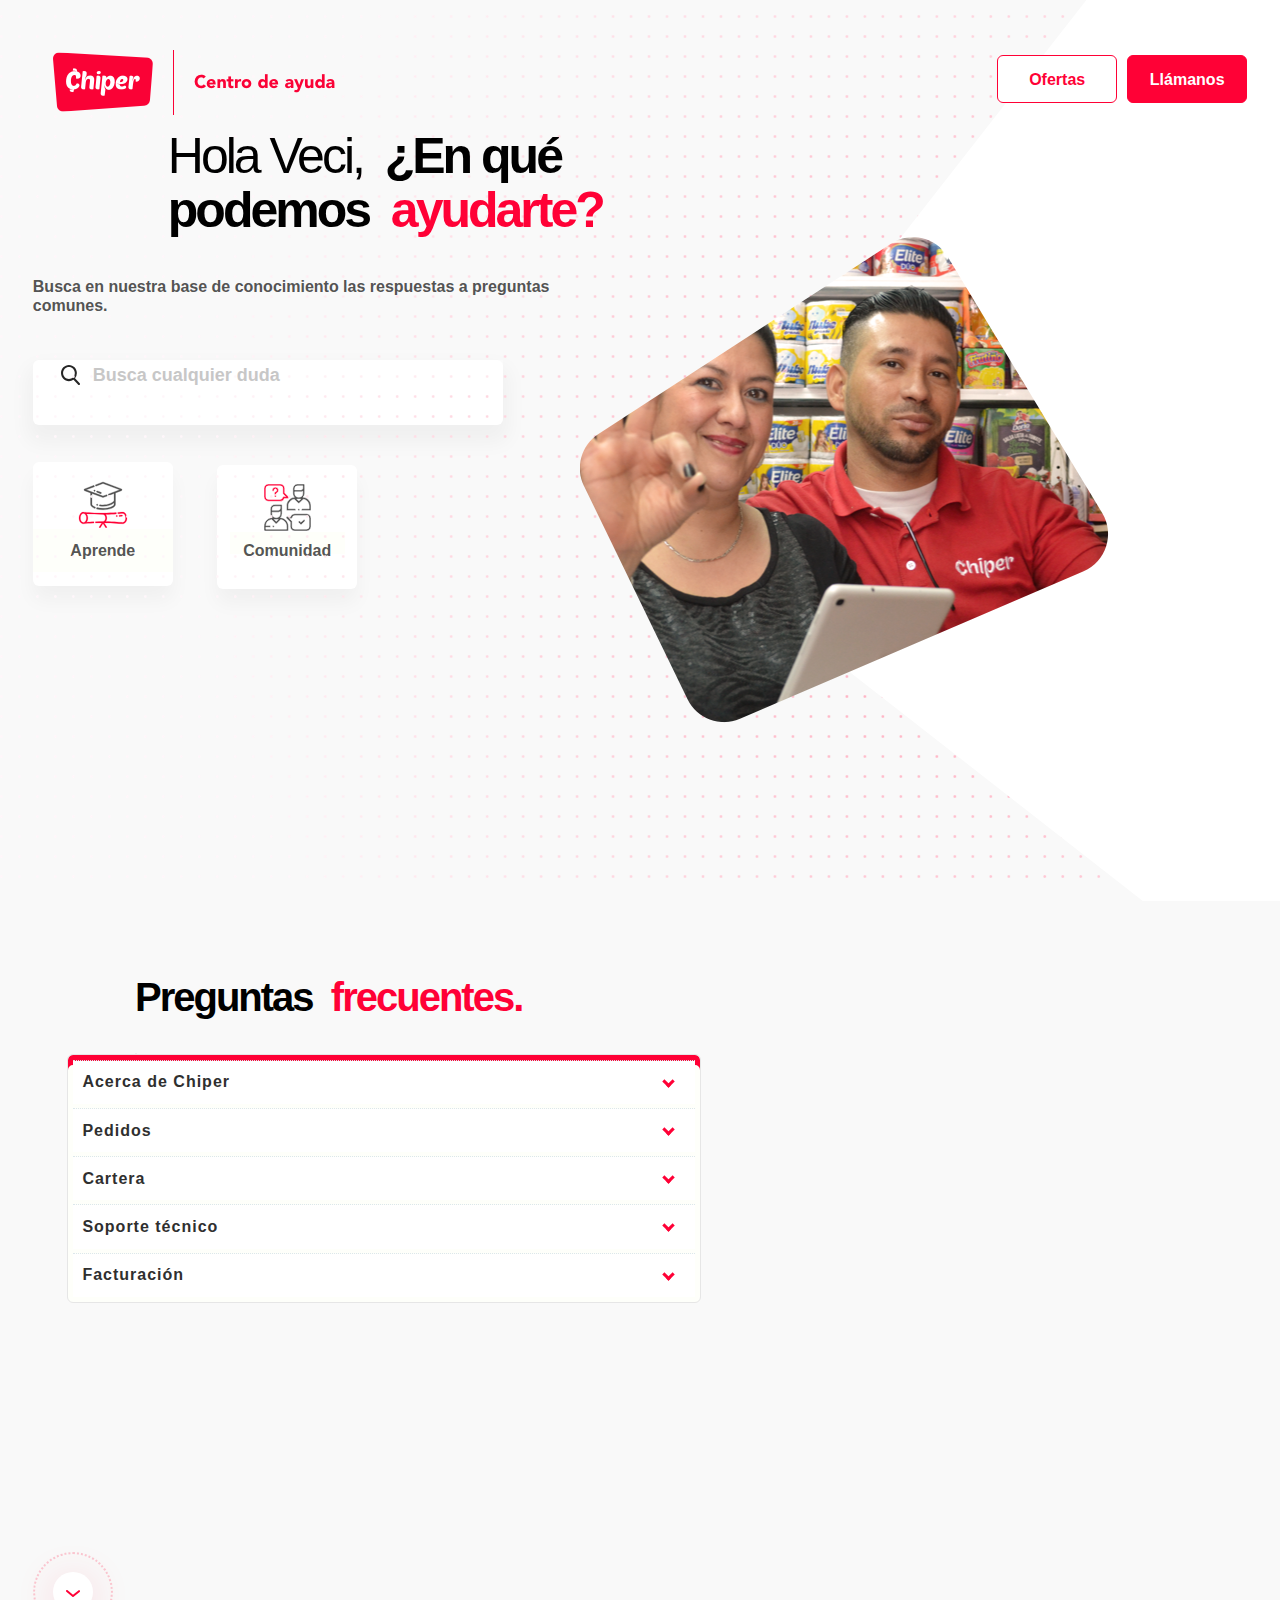
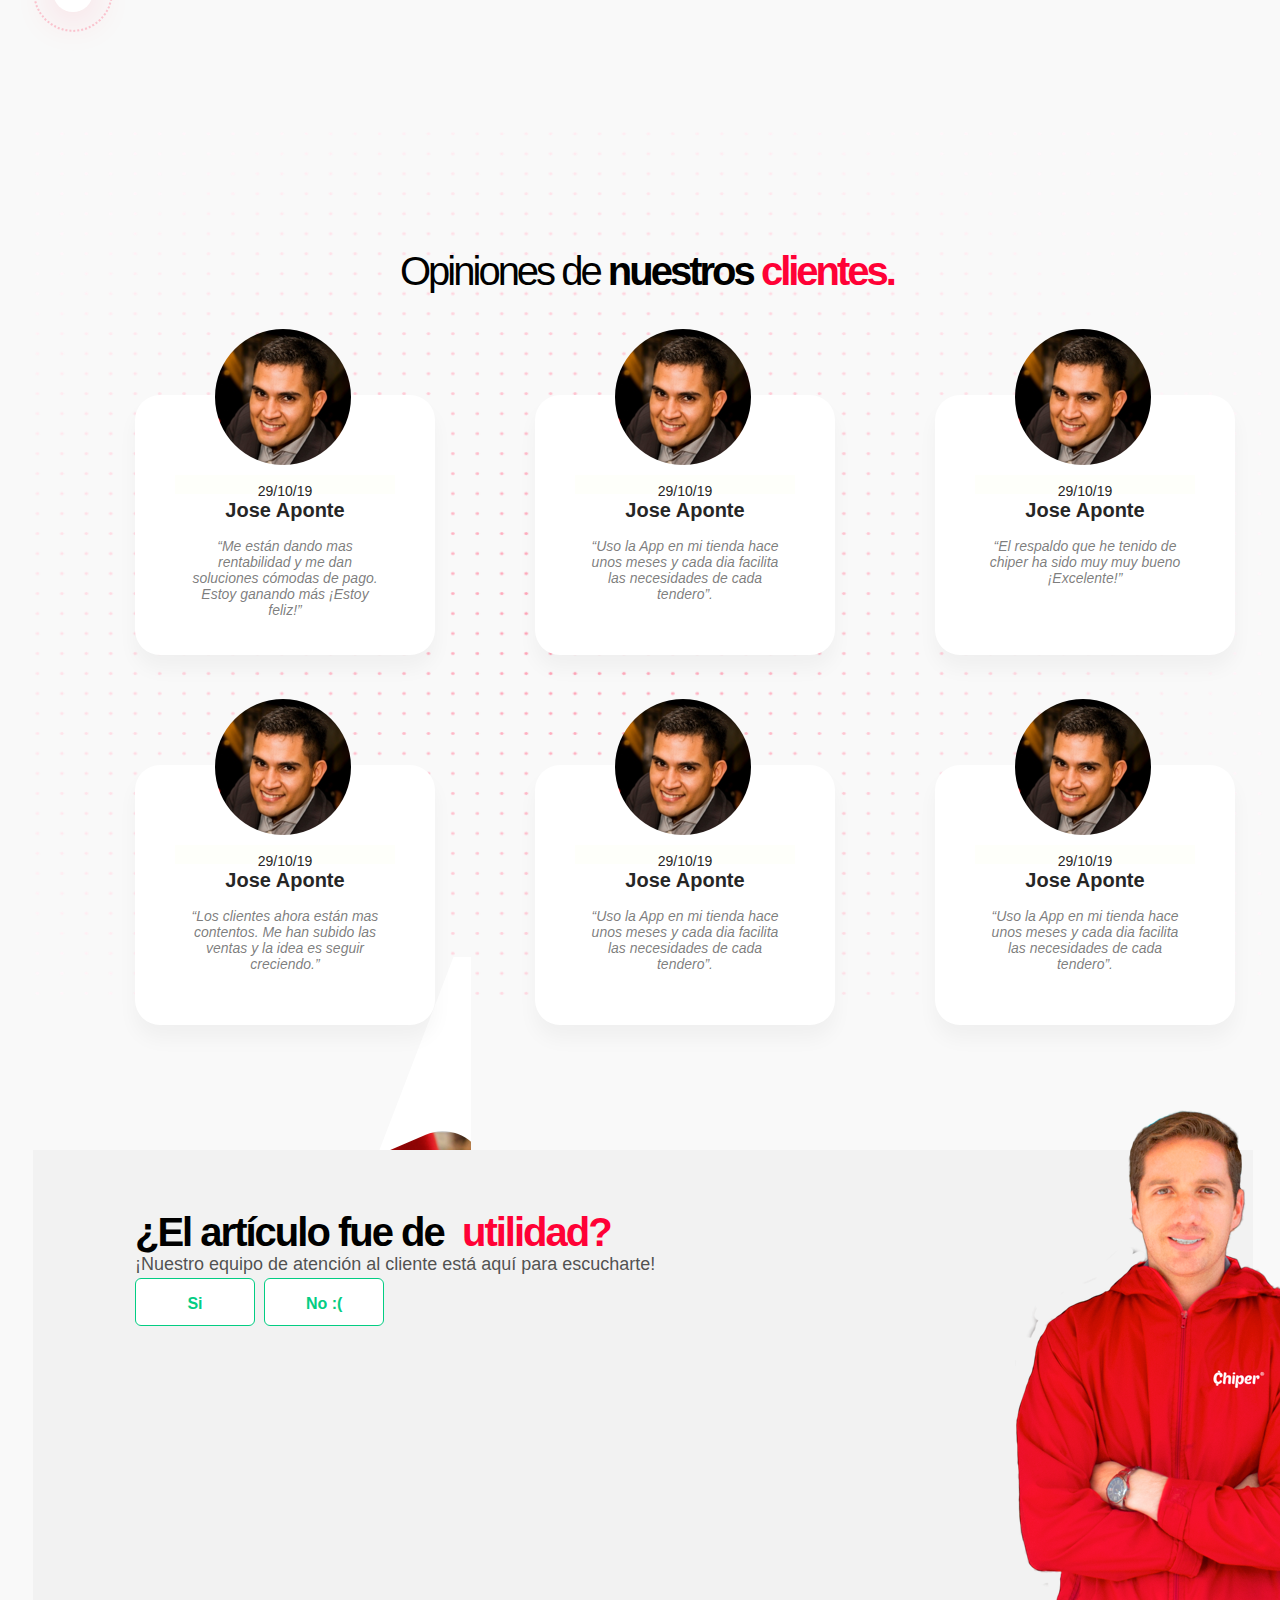
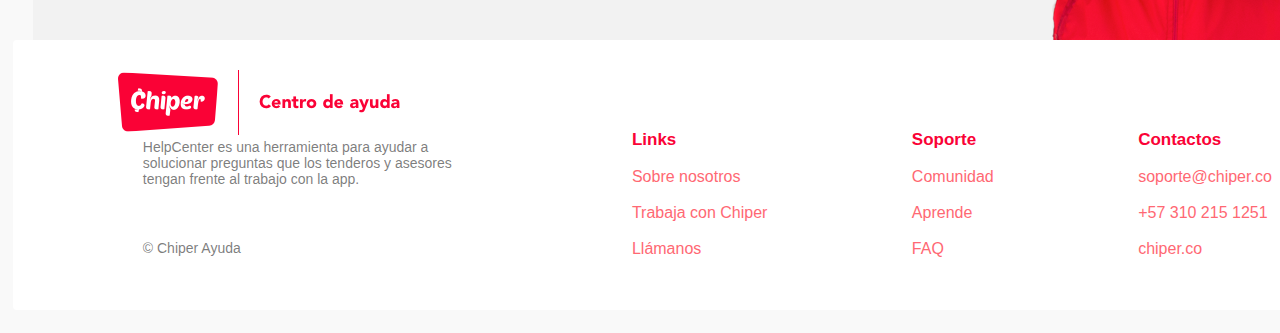
==== buscar.html @ 5047bd6f "Update buscar.html" ====
<!DOCTYPE html>
<html lang="en">

<head>
  <meta charset="UTF-8">
  <meta name="viewport" content="width=device-width, initial-scale=1.0">
  <meta http-equiv="X-UA-Compatible" content="ie=edge">
  <link href="css/responsive.css" rel="stylesheet" type="text/css" />
  <link href="css/box.css" rel="stylesheet" type="text/css" />
  <link rel="icon" href="img/ico.ico">
  <title>Documento de prueba</title>
  <script languaje="Javascript">
    document.write('<style type="text/css">div.cp_oculta{display: none;}</style>');

    function MostrarOcultar(capa, enlace) {
      if (document.getElementById) {
        var aux = document.getElementById(capa).style;
        aux.display = aux.display ? "" : "block";
      }
    }
  </script>
  <script languaje="Javascript">
    document.write('<style type="text/css">div.cp_oculta{display: none;}</style>');

    function MostraOcultar(capa, enlace) {
      if (document.getElementById) {
        var aux = document.getElementById(capa).style;
        aux.display = aux.display ? "" : "block";
      }
    }
  </script>
  <script languaje="Javascript">
    document.write('<style type="text/css">div.cp_oculta{display: none;}</style>');

    function MostrOcultar(capa, enlace) {
      if (document.getElementById) {
        var aux = document.getElementById(capa).style;
        aux.display = aux.display ? "" : "block";
      }
    }
  </script>
</head>

<body>
  <div class="contenedor">
    <header class="header">
      <div class="base">
        <!-- imagen con punticos -->
        <img id="llamanos" src="img/shape.png" class="Shape">
        <img src="img/fondodim.png" class="dimension2">
        <div class="Imagen">
          <!-- imagen señora con asesor -->
          <img src="img/imagen.png" srcset="img/imagen@2x.png 2x,
                    img/imagen@3x.png 3x" class="Imagen">
        </div>
        <div class="Imagen2">
          <!-- imagen señora con asesor -->
          <img src="img/can.png" alt="" class="Imagen2">
        </div>
        <div class="logo">
          <!-- imagen logo centro ayuda -->
          <img src="img/group-7.png" srcset="img/group-7@2x.png 2x,
                      img/group-7@3x.png 3x" class="Group-7">
        </div>
        <div class="derec">
          <div class="quiet">
            <div class="boton">
              <div class="bajar">
                <a href="https://empresarios.chiper.co/pedir" class="text">Ofertas</a>
              </div>
            </div>
          </div>
          <div class="botond">
            <div class="bajar">
              <a href="javascript:MostrarOcultar('texto1');" class="textd">Llámanos</a>
              <div class="cp_oculta" id="texto1">
                <div class="cont">
                  <div class="left">
                    <p class="llamanos"><br><span class="mensaje"><span class="mensaj"><b>(031)
                            5087322</b></span><br><span class="mensa">Nuestro equipo de soporte
                          está disponible desde las 8:00 hasta las 18:00 CO.</span></span></p>
                  </div>
                </div>
              </div>
            </div>
          </div>
        </div>
        <br><br><br><br><br>
        <div class="titulo" id="aprende">
          <span style="color: #000000;">Hola Veci,</span>&nbsp&nbsp<span style="color: #000000;" class="titu"><b>¿En qué
              podemos</b></span>&nbsp&nbsp<span style="color: #ff0136;"><b>ayudarte?</b></span>
        </div>
        <div class="slogan">
          <br><span>Busca en nuestra base de conocimiento las respuestas a preguntas comunes.</span>
        </div>
        <br><br><br>
        <div class="buscador">
          <header>
            <p>
              <FORM method=GET action="buscar.html">
                &nbsp;&nbsp;&nbsp;&nbsp;&nbsp;<img src="img/group.svg" class="Group"
                  onclick="location.href = 'buscar.html'">
                <input type="search" id="iput-search" class="outlinenone duda" placeholder="Busca cualquier duda"
                  size="40px">
              </FORM>
            </p>
          </header>
        </div>
        <div class="aprende">
          <br>
          <img src="img/graduation.svg" class="graduation">
          <center>
            <h2><a class="Aprende" href="https://academia.chiper.co/" target="_blank">Aprende</a></h2>
          </center>
        </div>
        <div class="comunidad">
          <br>
          <img src="img/conversation-1.svg" class="conversation-1">
          <center>
            <h2 class="Comunidad" href="#">Comunidad</h2>
          </center>
        </div>
      </div>
    </header>
    <section class="header" id="abajo">
      <div class="base">
        <!-- div de la segunda sección -->
        <div class="dos">
          <div class="preguntas">
            <span style="color: #000000;"><b>Preguntas</b></span>&nbsp&nbsp<span
              style="color: #ff0136;"><b>frecuentes.</b></span>
          </div>
        </div>

        <div class="oval">
          <div class="Oval">
            <a href="#abaj"><img src="img/icon-olor.svg" class="-Icon-olor"></a>
          </div>
        </div>
        <div class="Rectangle">
          <div id="accesos">
            <ul>
              <li>
                <input type="checkbox" checked>
                <i class="chevron"></i>
                <h2>Acerca de Chiper</h2>
                <div class="contAcordeon">
                  <input type="checkbox" checked>
                  <h2>-Que es Chiper?</h2>
                  <div>
                    <p>Chiper es la compañía que impulsa el crecimiento de los empresarios minoristas en
                      latinoamérica.</p>
                  </div>
                </div>
                <div class="contAcordeon">
                  <input type="checkbox" checked>
                  <h2>-Nuestra Propuesta de Valor</h2>
                  <div>
                    <p>Nuestra propuesta de valor es ayudar a los negocios tradicionales de consumo
                      masivo a
                      vender hasta dos veces más, mediante frecuencias diarias de pedidos y
                      transformando
                      físicamente sus puntos de venta.</p>
                  </div>
                </div>
                <div class="contAcordeon">
                  <input type="checkbox" checked>
                  <h2>-Ventajas con Chiper</h2>
                  <div>
                    <p>Además Chiper le agrega valor a tu negocio por medio de 5 ventajas competitivas:
                      <br>
                      1. TRANSFORMACIÓN: Transforma tu negocio e incrementa ventas. <br>
                      2. ENTREGA DE PEDIDOS EN 24 HORAS: En menos de 24 horas para que nunca estés
                      desabastecido.<br>
                      3. CUPO ROTATIVO: Para que puedas tener mayor capacidad de compra de surtido.
                      <br>
                      4. TECNOLOGÍA: Para que manejes tu negocio con mejor información para ser más
                      eficiente y rentable. <br>
                      5. ACADEMIA CHIPER: Aprende a manejar tu negocio, a aumentar tus ventas y a
                      tomar
                      decisiones inteligentes capacitandote con la academia Chiper.
                    </p>
                  </div>
                </div>
                <div class="contAcordeon">
                  <input type="checkbox" checked>
                  <h2>-En qué ciudades está Chiper?</h2>
                  <div>
                    <p>El objetivo de Chiper es llegar a todos los rincones de Colombia, pero por el
                      momento
                      nos encontramos en las ciudades de Bogotá, Medellín, Cali y CDMX. <br><br>
                      ¡Próximamente llegaremos a tu ciudad!</p>
                  </div>
                </div>
              </li>
              <li>
                <input type="checkbox" checked>
                <i class="chevron"></i>
                <h2>Pedidos</h2>
                <div class="contAcordeon">
                  <input type="checkbox" checked>
                  <h2>-Cómo hago un pedido?</h2>
                  <div>
                    <p>1.Ubícate en la página principal de la web <br>
                      2.Haz clic en el botón (PEDIR) que está ubicado en la parte izquierda superior
                      <br>
                      3.En la parte superior central podrá ver todas nuestras (CATEGORÍAS) <br>
                      4. Selecciona la que te interesa para agregar a tu pedido los productos que
                      desees <br>
                      5.Selecciona el producto que estés interesado y haz clic en (AGREGAR) <br>
                      6. Luego selecciona las cantidades que necesites <br>
                      7.Debes repetir el proceso para todas las referencias que desees <br>
                      8.Cuando finalices de seleccionar las cantidades de los productos haz clic en el
                      (CARRITO DE COMPRAS) que está ubicada en la parte superior derecha. <br>
                      9. Aqui podras observar el detalle de tu pedido. Haz clic en (ACEPTAR) <br>
                      10.Para finalizar el pedido da clic en el botón (CONFIRMAR PEDIDO). <br>

                      Anímate y pide ya!
                      https://empresarios.chiper.co/pedir/</p>
                  </div>
                </div>
                <div class="contAcordeon">
                  <input type="checkbox" checked>
                  <h2>-Cuáles son los tiempos de entrega?</h2>
                  <div>
                    <p>Estamos entregando pedidos en menos de 24 horas. Si realizas tu pedido antes de
                      las 11:00 am lo recibirás el mismo dia. <br>
                      No pierdas estos beneficios
                    </p>
                  </div>
                </div>
                <div class="contAcordeon">
                  <input type="checkbox" checked>
                  <h2>-Cuál es el estado de mi pedido?</h2>
                  <div>
                    <p>Puedes ver el status de tu pedido en la parte izquierda de la pantalla principal,
                      dando clic en la opción de COMPRAS. Ahi podras encontar el No. de Pedido, fecha
                      de entrega, El valor a pagar, el estado de tu pedido.</p>
                  </div>
                </div>
                <div class="contAcordeon">
                  <input type="checkbox" checked>
                  <h2>-Qué son los recomendables/imperdonables?</h2>
                  <div>
                    <p>Son unas distintas lista de productos de alta rotación que las tiendas de barrios
                      si o si necesitan, lleva lo que tus clientes necesitan.
                      Los puedes encontrar dando clic en la pantalla principal en el botón PEDIR,
                      ubicado en la parte izquierda superior.
                      Debajo del buscador encontrarás estos grupos de productos de alta rotación. <br>

                      No te los pierdas , pidelos ya

                      https://empresarios.chiper.co/pedir/ <br>

                      **VIDEO DE YOUTUBE
                    </p>
                  </div>
                </div>
              </li>
              <li>
                <input type="checkbox" checked>
                <i class="chevron"></i>
                <h2>Cartera</h2>
                <div class="contAcordeon">
                  <input type="checkbox" checked>
                  <h2>-Cuál es mi referencia de pago?</h2>
                  <div>
                    <p>La referencia de pago la podrás encontrar en la página principal , parte superior
                      derecha
                      https://empresarios.chiper.co/negocio/
                    </p>
                  </div>
                </div>
                <div class="contAcordeon">
                  <input type="checkbox" checked>
                  <h2>-Dónde puedo realizar mis pagos?</h2>
                  <div>
                    <p>1. Banco Davivienda : i). Recaudo en Davivienda 1296441 + Ref. pago ii).
                      Consignacion Davivienda 005070375877 + Ref. pago <br>
                      2. Puntos Baloto 950154 + Ref. de Pago <br>
                      3. Puntos Bancolombia 81728 + (000000+Ref. de Pago) Tu código único de
                      referencia + La cantidad de ceros necesarios para completar 16 dígitos. <br>
                      4. Puntos Efecty 111591 + Ref. de Pago <br>

                      Puedes consultar mas informacion en nuestra pagina web academia.chiper.co/#pagos
                    </p>
                  </div>
                </div>
                <div class="contAcordeon">
                  <input type="checkbox" checked>
                  <h2>-Dónde puedo ver el estado de mi deuda?</h2>
                  <div>
                    <p>Puedes ver el status de tu cartera en la parte izquierda inferior de la pantalla
                      principal, dando click en la opción de CRÉDITO. Ahi podras encontrar toda la
                      información correspondiente a fecha de pagos, monto a cancelar, etc.. <br>
                      https://empresarios.chiper.co/credito/
                    </p>
                  </div>
                </div>
                <div class="contAcordeon">
                  <input type="checkbox" checked>
                  <h2>-En cuanto tiempo se ve reflejado mi pago?</h2>
                  <div>
                    <p>Después de realizado el pago tu cuenta se verá reflejada antes de 24 horas
                      hábiles.
                    </p>
                  </div>
                </div>
              </li>
              <li>
                <input type="checkbox" checked>
                <i class="chevron"></i>
                <h2>Soporte técnico</h2>
                <div class="contAcordeon">
                  <input type="checkbox" checked>
                  <h2>-¿Cómo se crea un producto nuevo?</h2>
                  <div>
                    <p>1.Ubícate en la página principal de la web <br>
                      2.Haz clic en el botón (INVENTARIO) que está ubicado en la parte izquierda <br>
                      3. Haz clic en el botón (CREAR) en la parte superior derecha <br>
                      4. Diligencia todos los campos necesarios. <br>
                      Si tu producto tiene codigo de barras diligenciar el EAN <br>
                      Si tu producto NO tiene codigo de barras , generar EAN <br>
                      Hazlo ya! <br>
                      https://empresarios.chiper.co/inventario/
                    </p>
                  </div>
                </div>
                <div class="contAcordeon">
                  <input type="checkbox" checked>
                  <h2>-Cómo puedo editar el inventario?</h2>
                  <div>
                    <p>1.Ubícate en la página principal de la web <br>
                      2.Haz clic en el botón (INVENTARIO) que está ubicado en la parte izquierda <br>
                      3. En el (BUSCADOR) ubicado en la parte superior central diligenciar la
                      descripción del producto <br>
                      4. Editar los campos necesarios <br>
                      5. Presiona ENTER para que el sistema guarde los cambios. <br>
                      https://empresarios.chiper.co/inventario/</p>
                  </div>
                </div>
                <div class="contAcordeon">
                  <input type="checkbox" checked>
                  <h2>-Cómo puedo borrar una referencia?</h2>
                  <div>
                    <p>1.Ubícate en la página principal de la web <br>
                      2.Haz clic en el botón (INVENTARIO) que está ubicado en la parte izquierda <br>
                      3. Cuando ubiques el producto haz clic en el botón (DESHABILITAR) que está
                      ubicado en la parte derecha
                    </p>
                  </div>
                </div>
                <div class="contAcordeon">
                  <input type="checkbox" checked>
                  <h2>-Dónde puedo ver el margen de ganancia?</h2>
                  <div>
                    <p>1.Ubícate en la página principal de la web <br>
                      2.Haz clic en el botón (INVENTARIO) que está ubicado en la parte izquierda <br>
                      3. Ahi podra ver toda la información acerca de los productos.
                    </p>
                  </div>
                </div>
              </li>
              <li>
                <input type="checkbox" checked>
                <i class="chevron"></i>
                <h2>Facturación</h2>
                <div class="contAcordeon">
                  <input type="checkbox" checked>
                  <h2>-Test</h2>
                  <div>
                    <p>Por ello les recomendamos que pongan como destino el Hotel Casa Camila (Fitoria
                      de
                      Arriba) pasando por las calles <span class="calle">C/ Evaristo Valle</span> y
                      <span class="calle">C/Eugenio Tamayo</span>.</p>
                  </div>
                </div>
              </li>
            </ul>
          </div>
        </div>
      </div>
    </section>
    <section class="header">
      <div class="base">
        <!-- div de la tercer sección -->
        <div class="dos">
          <img id="abajo" src="img/bomba.png" class="shape2">
        </div>
        <div class="tablet">
          <!-- imagen señora con asesor -->
          <img src="img/tablet.png" alt="" class="tablet">
        </div>
        <div class="titu2">
          <span style="color: #000000;">Opiniones de </span><span style="color: #000000;"><b>nuestros</b></span><span
            style="color: #ff0136;"><b>&nbspclientes.</b></span>
        </div>
        <div class="cuadro">
          <h2 class="fecha">29/10/19 <br> <span class="nombr">Jose Aponte</span> <br><br><span class="coment">“Me
              están dando mas rentabilidad y me dan soluciones cómodas de pago. Estoy ganando más ¡Estoy
              feliz!”</span></h2>
        </div>
        <img src="img/oval.png" srcset="img/oval@2x.png 2x,
      img/oval@3x.png 3x" class="foto">

        <div class="cuadr">
          <h2 class="fecha">29/10/19 <br> <span class="nombr">Jose Aponte</span> <br><br><span class="coment">“Uso
              la App en mi tienda hace unos
              meses y cada dia facilita las necesidades
              de cada tendero”.</span></h2>
        </div>
        <img src="img/oval.png" srcset="img/oval@2x.png 2x,
  img/oval@3x.png 3x" class="fot">

        <div class="cuad">
          <h2 class="fecha">29/10/19 <br> <span class="nombr">Jose Aponte</span> <br><br><span class="coment">“El
              respaldo que he tenido de chiper ha sido muy muy bueno ¡Excelente!”</span></h2>
        </div>
        <img src="img/oval.png" srcset="img/oval@2x.png 2x,
img/oval@3x.png 3x" class="fo">

        <div class="segundoc">
          <h2 class="fecha">29/10/19 <br> <span class="nombr">Jose Aponte</span> <br><br><span class="coment">“Los
              clientes ahora están mas contentos. Me han subido las ventas y la idea es seguir creciendo.”
            </span></h2>
        </div>
        <img src="img/oval.png" srcset="img/oval@2x.png 2x,
img/oval@3x.png 3x" class="fotuu">

        <div class="segundo">
          <h2 class="fecha">29/10/19 <br> <span class="nombr">Jose Aponte</span> <br><br><span class="coment">“Uso
              la App en mi tienda hace unos
              meses y cada dia facilita las necesidades
              de cada tendero”.</span></h2>
        </div>
        <img src="img/oval.png" srcset="img/oval@2x.png 2x,
img/oval@3x.png 3x" class="fotu">

        <div class="segund">
          <h2 class="fecha">29/10/19 <br> <span class="nombr">Jose Aponte</span> <br><br><span class="coment">“Uso
              la App en mi tienda hace unos
              meses y cada dia facilita las necesidades
              de cada tendero”.</span></h2>
        </div>
        <img src="img/oval.png" srcset="img/oval@2x.png 2x,
img/oval@3x.png 3x" class="foty">
      </div>
    </section>
    <!-- div de la cuarta sección -->
    <section class="header">
      <div class="base">
        <div id=abaj class="util">
        </div>
        <div class="imgagi">
          <img src="img/ayuda-alex.png" srcset="img/ayuda-alex@2x.png 2x,
                    img/ayuda-alex@3x.png 3x" class="Ayuda-Alex">
        </div>
        <div class="pregunts">
          <span style="color: #000000;"><b>¿El artículo fue de</b></span>&nbsp&nbsp<span
            style="color: #ff0136;"><b>utilidad?</b></span>
          <p class="comen">¡Nuestro equipo de atención al cliente está aquí para escucharte!</p>

          <div>
            <div class="si">
              <a class="sip" href="javascript:MostraOcultar('texto2');">Si</a>
              <div class="bjar">
                <div class="cp_oculta" id="texto2">
                  <div class="cont">
                    <div class="left">
                      <p class="llamnos"><br><span class="message"><span class="messag"><b>Genial!<img
                                src="img/emogi.svg" class="emogi"></b></span><br><span class="messa">Gracias por los
                            comentarios. ¡Nos complace haber
                            ayudado!</span></span></p>
                    </div>
                  </div>
                </div>
              </div>
            </div>
            <div class="no">
              <a class="sip" href="javascript:MostrOcultar('texto3');">No :(</a>
              <div class="bjar">
                <div class="cp_oculta" id="texto3">
                  <div class="cont">
                    <div class="left">
                      <p class="lmnos"><br><span class="messagen"><span class="mssa"><b>Gracias por
                              los comentarios. ¿Cómo podemos mejorar este
                              artículo?</b></span></span>
                        <label class="prim"><input type="checkbox"> No tiene la información que
                          necesito</label><br>
                        <label class="prime"><input type="checkbox"> La información era confusa o
                          difícil de entender</label><br>
                        <label class="primer"><input type="checkbox"> La solución no funcionó según
                          lo descrito</label><br>
                        <label class="primera"><input type="checkbox"> El enlace está roto, falta
                          una imagen o hay un error de tipeo.</label>
                      </p>
                      <div class="enviar">
                        <a href="#" class="envi">Enviar</a>
                      </div>
                    </div>
                  </div>
                </div>
              </div>
            </div>
          </div>
        </div>
      </div>
    </section>
    <section class="footer">
      <div class="base">
        <!-- div de la quinta sección -->
        <div class="log">
          <img src="img/group-7.png" srcset="img/group-7@2x.png 2x,
                    img/group-7@3x.png 3x" class="logito">
          <p class="help">HelpCenter es una herramienta para ayudar a solucionar preguntas que los tenderos y
            asesores tengan frente al trabajo con la app.</p><br>
          <p class="-Chiper-Ayuda">© Chiper Ayuda</p>
        </div> 
        <ul class="menu">
            <li>
                <a href="#" class="Links">Links</a><br><br>
                <a href="https://chiper.co/" class="letra" target="_blank">Sobre nosotros</a><br><br>
                <a href="https://chiper.co/" class="letra" target="_blank">Trabaja con Chiper</a><br><br>
                <a href="#llamanos" class="letra">Llámanos</a>
            </li>
            <li><a href="#" class="Links">Soporte</a><br><br>
                <a href="#aprende" class="letra">Comunidad</a><br><br>
                <a href="https://academia.chiper.co/" class="letra" target="_blank">Aprende</a><br><br>
                <a href="#abajo" class="letra">FAQ</a>
            </li>
            <li><a href="#" class="Links">Contactos</a><br><br>
                <a href="#" class="letra">soporte@chiper.co</a><br><br>
                <a href="#" class="letra">+57 310 215 1251</a><br><br>
                <a href="https://chiper.co/" class="letra" target="_blank">chiper.co</a>
            </li>
        </ul> 
      </div>
    </section>
  </div>
</body>

</html>
---- css/responsive.css ----
* {
  margin: 0;
  padding: 0;
}

body {
  background-color: #f9f9f9;
  font-family: 'Montserrat', sans-serif;
}

.contenedor {
  width: 98%;
  margin: 20px auto;
  display: grid;
  grid-gap: 20px;
  grid-template-columns: repeat(3, 1fr);
  grid-template-rows: repeat(4, auto);
}

.contenedor>div,
.contenedor .header,
.contenedor .contenido,
.contenedor .sidebar,
.contenedor .footer {
  background: #f9f9f9;
  padding: 20px;
  border-radius: 4px;
}

.contenedor .header {
  color: #fff;
  grid-column-start: 1;
  grid-column-end: -1;
}

.contenedor .contenido {
  grid-column: span 3;
}

.contenedor .sidebar {
  grid-column: 3 / 4;
  background: orange;
  text-align: center;
  display: flex;
  align-items: center;
  justify-content: center;
  min-height: 100px;
  grid-row: 2 / 4;
}

.contenedor .widget-1,
.contenedor .widget-2 {
  background: cyan;
  color: black;
  height: 100px;
  text-align: center;
  display: flex;
  align-items: center;
  justify-content: center;
}

.contenedor .footer {
  background: #ffffff;
  color: #fff;
  grid-column: span 3;
}


@media screen and (max-width: 686px) {
  .contenedor .contenido {
    grid-column: 1 / -1;
  }

  .contenedor .sidebar {
    grid-column: 1 / -1;
  }

  .contenedor .widget-1 {
    grid-column: span 2;
  }

  .contenedor .logo {
    width: auto;
  }
}

@media screen and (max-width: 686px) {

  .contenedor .dimension2 {
    display: inline-block;
    position: absolute;
    top: 15px;
    right: 0px;
    width: 100%;
    height: 552px;
  }

  .contenedor .Shape{
    display: none;
    position: absolute;
    top: 15px;
    right: 0px;
    width: 100%;
    height: 863px;
  }

  .contenedor .Imagen {
    display: none;
    position: absolute;
    top: 0px;
    width: 330px;
    height: 440px;
  }

  .contenedor .Imagen2 {
    display: inline-block;
    position: absolute;
    top: 0px;
    width: 300px;
    height: 500px;
  }

  .contenedor .derec {
    position: relative;
    margin-top: 0px;
    right: 0px;
  }

  .contenedor .text {
    font-size: 15px;
  }

  .contenedor .textd {
    font-size: 15px;
  }

  .contenedor .Group-7 {
    position: relative;
    width: 283px;
    height: 65px;
    object-fit: contain;
    margin-top: 0px;
    margin-left: 0px;

  }

  .contenedor .llamanos {
    width: 190px;
    height: 65px;
    box-shadow: 0 10px 20px 0 rgba(0, 0, 0, 0.08);
    background-color: #ffffff;
    text-align: left;
    border-radius: 13px;
    position: absolute;
    top: 59px;
    right: 0px;
  }

  .contenedor .mensaje {
    width: 190px;

    font-size: 11px;
    font-weight: normal;
    font-stretch: normal;
    font-style: normal;
    line-height: normal;
    letter-spacing: normal;
    color: rgba(38, 38, 38, 0.6);
    position: absolute;
    left: 10px;
    top: 5px;
    text-align: left;
  }

  .contenedor .mensaj {
    width: 168px;
    font-size: 12px;
    font-weight: normal;
    font-stretch: normal;
    font-style: normal;
    line-height: normal;
    letter-spacing: normal;
    color: black;
    position: absolute;
  }

  .contenedor .mensa {
    position: absolute;
    top: 18px;
  }

  .contenedor .titulo {
    position: relative;
    width: 550px;
    height: 97px;
    font-size: 40px;
    line-height: 1.07;
    letter-spacing: -3px;
    left: 0px;
  }

  .contenedor .slogan {
    position: relative;
    width: 310px;
    height: 28px;
    font-size: 17px;
    font-weight: 400;
    font-stretch: normal;
    font-style: normal;
    line-height: 1.2;
    color: rgba(38, 38, 38, 0.8);
    top: 0px;
    left: 0px;
  }

  .contenedor .buscador {
    position: relative;
    width: 340px;
    height: 45px;
    border-radius: 6px;
    box-shadow: 0 12px 20px 6px rgba(0, 0, 0, 0.04);
    background-color: #ffffff;
    top: 0px;
    left: 0px;
    line-height: 2;
  }

  .contenedor .Group {
    position: absolute;
    margin: 5px;
    width: 15px;
    height: 15px;
    margin-top: 14px;
    object-fit: contain;
    left: 5px;
  }

  .contenedor .outlinenone {
    outline: none;
    background-color: #ffffff;
    border: 0;
    left: 0px;
    top: 10px;
  }

  .contenedor .duda {
    position: relative;
    width: 310px;
    height: 20px;
    opacity: 0.4;
    font-size: 15px;
    font-weight: 600;
    font-stretch: normal;
    font-style: normal;
    line-height: 1.11;
    color: #2f2f2f;
  }

  .contenedor .aprende {
    position: absolute;
    display: inline-block;
    width: 110px;
    height: 100px;
    border-radius: 6px;
    box-shadow: 0 14px 20px 0 rgba(0, 0, 0, 0.04);
    background-color: #ffffff;
    margin-top: 10px;
  }

  .contenedor .graduation {
    width: 38px;
    height: 37px;
    object-fit: contain;
    display: block;
    margin: auto;
  }

  .contenedor .Aprende {
    width: 110px;
    height: 22px;
    font-size: 12px;
    font-weight: 900;
    font-stretch: normal;
    font-style: normal;
    line-height: normal;
    letter-spacing: normal;
    text-align: center;
    color: rgba(38, 38, 38, 0.8);
    text-decoration: none;
    margin-top: 8px;
  }

  .contenedor .comunidad {
    position: absolute;
    display: inline-block;
    width: 110px;
    height: 100px;
    border-radius: 6px;
    box-shadow: 0 14px 20px 0 rgba(0, 0, 0, 0.04);
    background-color: #ffffff;
    margin: 130px;
    margin-top: 10px;
  }

  .contenedor .conversation-1 {
    width: 38px;
    height: 37px;
    object-fit: contain;
    display: block;
    margin: auto;
  }

  .contenedor .Comunidad {
    width: 110px;
    height: 22px;
    font-size: 12px;
    font-weight: 900;
    font-stretch: normal;
    font-style: normal;
    line-height: normal;
    letter-spacing: normal;
    text-align: center;
    color: rgba(38, 38, 38, 0.8);
    text-decoration: none;
    margin-top: 8px;
  }

  .contenedor .oval {
    position: absolute;
    width: 80px;
    height: 80px;
    border: solid 1.4px rgba(255, 1, 54, 0.2);
    border-width: 3px 3px 3px;
    border-style: dotted;
    border-radius: 100px;
    margin-top: 80px;
    left: 30px;
  }

  .contenedor .Oval {
    width: 40px;
    height: 40px;
    box-shadow: 0 6px 40px 0 rgba(255, 1, 54, 0.16);
    background-color: #ffffff;
    border-radius: 100px;
    text-align: center;
    margin: auto;
    margin-top: 18px;
  }

  .contenedor .-Icon-olor {
    width: 14px;
    height: 7px;
    object-fit: contain;
    margin: auto;
    margin-top: 18px;
  }

  .contenedor .dos{    
    margin-top: -150px;
    right: 0px;
    width: 100%;
    height: 763px;
  }

  .contenedor .shape2{    
    margin-top: 10px;
    right: 0px;
    width: 100%;
    height: 763px;
  }

  .contenedor .preguntas{
    width: 372px;
    height: 44px;
    font-size: 40px;
    font-weight: 900;
    font-stretch: normal;
    font-style: normal;
    line-height: 1.1;
    letter-spacing: -2px;
    color: #ff0136;
    position: absolute;
    top: 500px;
    left: 24px;
  }

  .contenedor .Rectangle{
    border-radius: 6px;
    border: solid 1px #e6e6e6;
    background-color: #ffffff;
    position: absolute;
    display: grid;
    top: 580px;
    left: 95px;
  }

  .contenedor .tablet {
    display: inline-block;
    position: absolute;
    top: 410px;
    width: 350px;
    height: 650px;
    right: 0px;
  }

  .contenedor .titu2{
    width: 350px;
    height: 128px;
    font-size: 40px;
    line-height: 1.07;
    letter-spacing: -3px;
    position: absolute;
    top: 1100px;
    left: 24px;    
  }

  .contenedor .cuadro{
    width: 300px;
    height: 260px;
    border-radius: 25px;
    box-shadow: 0 14px 20px 0 rgba(0, 0, 0, 0.04);
    background-color: #ffffff;
    position: absolute;
    top: 1500px;
    left: 30px;
  }

  .contenedor .foto{
    width: 136px;
    height: 136px;
    object-fit: contain;
    position: absolute;
    top: 1434px;
    left: 110px;
  }

  .contenedor .cuadr{
    width: 300px;
    height: 260px;
    border-radius: 25px;
    box-shadow: 0 14px 20px 0 rgba(0, 0, 0, 0.04);
    background-color: #ffffff;
    position: absolute;
    top: 1500px;
    left: 358px;
  }

  .contenedor .fot{
    width: 136px;
    height: 136px;
    object-fit: contain;
    position: absolute;
    top: 1434px;
    left: 438px;
  }

  .contenedor .cuad{
    width: 300px;
    height: 260px;
    border-radius: 25px;
    box-shadow: 0 14px 20px 0 rgba(0, 0, 0, 0.04);
    background-color: #ffffff;
    position: absolute;
    top: 1900px;
    left: 30px;
  }

  .contenedor .fo{
    width: 136px;
    height: 136px;
    object-fit: contain;
    position: absolute;
    top: 1834px;
    left: 110px;
  }

  .contenedor .segundoc{
    width: 300px;
    height: 260px;
    border-radius: 25px;
    box-shadow: 0 14px 20px 0 rgba(0, 0, 0, 0.04);
    background-color: #ffffff;
    position: absolute;
    top: 1900px;
    left: 358px;
  }

  .contenedor .fotuu{
    width: 136px;
    height: 136px;
    object-fit: contain;
    position: absolute;
    top: 1834px;
    left: 438px;
  }

  .contenedor .segundo{
    width: 300px;
    height: 260px;
    border-radius: 25px;
    box-shadow: 0 14px 20px 0 rgba(0, 0, 0, 0.04);
    background-color: #ffffff;
    position: absolute;
    top: 2300px;
    left: 30px;
  }

  .contenedor .fotu{
    width: 136px;
    height: 136px;
    object-fit: contain;
    position: absolute;
    top: 2234px;
    left: 110px;
  }

  .contenedor .segund{
    width: 300px;
    height: 260px;
    border-radius: 25px;
    box-shadow: 0 14px 20px 0 rgba(0, 0, 0, 0.04);
    background-color: #ffffff;
    position: absolute;
    top: 2300px;
    left: 358px;
  }

  .contenedor .foty{
    width: 136px;
    height: 136px;
    object-fit: contain;
    position: absolute;
    top: 2234px;
    left: 438px;
  }

  .contenedor .util{
    width: 590px;
    height: 340px;
    border-radius: 0px;
    background-color: #f2f2f2;
    position: absolute;
    top: 2650px;
    left: 0px;
  }

  .contenedor .imgagi{
    float: right;
  }

  .contenedor .Ayuda-Alex{
    width: 250px;
    height: 400px;
    left: 900px;
    position: absolute;
    top: 2610px;
    left: 436px;
  }

  .contenedor .pregunts{
    width: 500px;
    height: 44px;
    font-size: 30px;
    font-weight: 900;
    font-stretch: normal;
    font-style: normal;
    line-height: 1.1;
    letter-spacing: -2px;
    color: #ff0136;
    position: absolute;
    top: 2680px;
    left: 30px;
  }

  .contenedor .comen{
    width: 650px;
    height: 24px;
    font-size: 14px;
    font-weight: normal;
    font-stretch: normal;
    font-style: normal;
    line-height: 1.2;
    letter-spacing: normal;
    color: rgba(38, 38, 38, 0.8);
    margin-top: 10px;
  }

  .contenedor .si{
    width: 107px;
    height: 43px;
    border-radius: 6px;
    border: solid 1.4px #03cd83;
    background-color: #ffffff;
    text-align: center;
    display: inline-block;
  }

  .contenedor .no{
    width: 107px;
    height: 43px;
    border-radius: 6px;
    border: solid 1.4px #03cd83;
    background-color: #ffffff;
    display: inline-block;
    text-align: center;
    top: 0px;  
  }

  .contenedor .sip{
    width: 14px;
    height: 20px;
    font-size: 15px;
    font-weight: 900;
    font-stretch: normal;
    font-style: normal;
    line-height: 1.25;
    letter-spacing: normal;
    text-align: center;
    color: #03cd83;
    vertical-align: middle;
  }

  .contenedor .bjar{
    margin-top: 0px;
    text-align: center;
  }

  .contenedor .llamnos{
    width: 247px;
    height: 110px;
    box-shadow: 0 10px 20px 0 rgba(0, 0, 0, 0.08);
    background-color: #ffffff;
    text-align: left;
    border-radius: 13px;
    position: absolute;
    top: 120px;
  }

  .contenedor .lmnos{
    width: 393px;
    height: 168px;
    box-shadow: 0 10px 20px 0 rgba(0, 0, 0, 0.08);
    background-color: #ffffff;
    text-align: left;
    border-radius: 13px;
    position: absolute;
    left: 0px;
    top: 120px;
  }

  .contenedor .messagen{    
      width: 500px;
      height: 57px;
      font-size: 11px;
      font-weight: normal;
      font-stretch: normal;
      font-style: normal;
      line-height: normal;
      letter-spacing: normal;
      color: rgba(38, 38, 38, 0.6);
      position: absolute;
      left: 15px;
      top: 20px;
      text-align: left;    
  }

  .contenedor .mssa{
    position: absolute;
    top: 0px;
  }

  .contenedor .prim{
    width: 500px;
    height: 57px;
    font-size: 12px;
    font-weight: normal;
    font-stretch: normal;
    font-style: normal;
    line-height: normal;
    letter-spacing: normal;
    color: rgba(38, 38, 38, 0.6);
    position: absolute;
    left: 15px;
    top: 50px;
    text-align: left;
  }

  .contenedor .prime{
    width: 500px;
    height: 57px;
    font-size: 12px;
    font-weight: normal;
    font-stretch: normal;
    font-style: normal;
    line-height: normal;
    letter-spacing: normal;
    color: rgba(38, 38, 38, 0.6);
    position: absolute;
    left: 15px;
    top: 75px;
    text-align: left;
  }

  .contenedor .primer{
    width: 500px;
    height: 57px;
    font-size: 12px;
    font-weight: normal;
    font-stretch: normal;
    font-style: normal;
    line-height: normal;
    letter-spacing: normal;
    color: rgba(38, 38, 38, 0.6);
    position: absolute;
    left: 15px;
    top: 100px;
    text-align: left;
  }

  .contenedor .primera{
    width: 500px;
    height: 57px;
    font-size: 12px;
    font-weight: normal;
    font-stretch: normal;
    font-style: normal;
    line-height: normal;
    letter-spacing: normal;
    color: rgba(38, 38, 38, 0.6);
    position: absolute;
    left: 15px;
    top: 125px;
    text-align: left;
  }

  .contenedor .enviar{
    width: 107px;
    height: 43px;
    border-radius: 6px;
    background-color: #fa0236;
    margin-top: 195px;
    left: -200px;
    position: absolute;
    text-align: center;
    vertical-align: middle;
    top: -127px;
  }

  .contenedor .envi{
    width: 47px;
    height: 20px;
    font-size: 15px;
    font-weight: 900;
    font-stretch: normal;
    font-style: normal;
    line-height: 1.25;
    letter-spacing: normal;
    text-align: center;
    color: #ffffff;
    vertical-align: middle;
  }

  .contenedor .log{
    position: absolute;
    top: 20px;
    left: 10px;
  }

  .contenedor .footer{
    width: 100%;
    height: 230px;
    background-color: #ffffff;
    position: absolute;
    top: 3010px;
    left: 0px;
  }

  .contenedor .logito{
    position: relative;
    width: 220px;
    height: 50px;
    object-fit: contain;
    margin-top: 10px;
    margin-left: 20px;
  }

  .contenedor .help{
    width: 240px;
    height: 57px;
    font-size: 12px;
    font-weight: normal;
    font-stretch: normal;
    font-style: normal;
    line-height: normal;
    letter-spacing: normal;
    color: rgba(38, 38, 38, 0.6);
    position: absolute;
    left: 25px;
  }

  .contenedor .-Chiper-Ayuda{
    width: 325px;
    height: 19px;
    font-size: 13px;
    font-weight: normal;
    font-stretch: normal;
    font-style: normal;
    line-height: normal;
    letter-spacing: normal;
    color: rgba(38, 38, 38, 0.6);
    position: absolute;
    top: 160px;
    left: 25px;
  }

  .contenedor .menu{
    float: right;
    margin-top: 10px;
  }

  .contenedor .menu li{
    display: inline-block;
  }

  .contenedor .menu a{
    padding: 10px;
    font-size: 12px;
  }

  .contenedor .Links{
    width: 47px;
    height: 20px;
    font-size: 17px;
    font-weight: 900;
    font-stretch: normal;
    font-style: normal;
    line-height: normal;
    letter-spacing: normal;
    
  }

  .contenedor .letra{
    width: 110px;
    height: 11px;
    font-size: 15px;
    font-weight: normal;
    font-stretch: normal;
    font-style: normal;
    line-height: normal;
    letter-spacing: normal;
    color: rgba(38, 38, 38, 0.8);
  }


}





.Shape {
  position: absolute;
  top: 15px;
  right: 0px;
  width: 100%;
  height: 863px;
}

.dimension2 {
  display: none;
  position: absolute;
  top: 15px;
  right: 0px;
  width: 100%;
  height: 863px;
}

.menu li {
  display: inline-block;
}

.menu {
  float: right;

}

.menu a {
  padding: 50px;
}

.Sobre-nosotros {
  width: 110px;
  height: 22px;
  font-size: 15px;
  font-weight: normal;
  font-stretch: normal;
  font-style: normal;
  line-height: normal;
  letter-spacing: normal;
  color: rgba(38, 38, 38, 0.8);
}


base {
  width: 100%;
  height: 140px;
  max-width: 1280px;
  min-width: 360px;
  opacity: 0;
}

.logo {

  float: left;

}

.Group-7 {
  position: relative;
  width: 283px;
  height: 65px;
  object-fit: contain;
  margin-top: 10px;
  margin-left: 20px;
}

.derec {
  position: relative;
  margin-top: 15px;
  float: right;
}

.quiet {

  margin-right: 10px;
  float: left;
}

.boton {
  top: 46px;
  left: 977px;
  width: 120px;
  height: 48px;
  border-radius: 6px;
  border: solid 1.4px #ff0136;
  background-color: #ffffff;
}

.text {
  font-size: 16px;
  font-weight: 900;
  color: #ff0136;
  text-decoration: none;
}

.botond {
  display: inline-block;
  width: 120px;
  height: 48px;
  border-radius: 6px;
  border: solid 1.4px #ff0136;
  background-color: #ff0136;

}

.textd {
  font-size: 16px;
  font-weight: 900;
  color: #ffffff;
  text-decoration: none;
}

.bajar {
  margin-top: 15px;
  text-align: center;
}

.Imagen {
  position: absolute;
  top: 0px;
  right: 0px;
  width: 700px;
  height: 901px;
}

.Imagen2 {
  display: none;
  position: absolute;
  top: 0px;
  right: 0px;
  width: 700px;
  height: 901px;
}



.titulo {
  position: relative;
  width: 550px;
  height: 128px;
  font-size: 50px;
  line-height: 1.07;
  letter-spacing: -3px;
  left: 135px;
}

.slogan {
  width: 550px;
  height: 48px;
  font-size: 16px;
  font-weight: 600;
  font-stretch: normal;
  font-style: normal;
  line-height: 1.2;
  color: rgba(38, 38, 38, 0.8);
  top: 350px;
  left: 135px;
}


.buscador {
  width: 470px;
  height: 65px;
  border-radius: 6px;
  box-shadow: 0 12px 20px 6px rgba(0, 0, 0, 0.04);
  background-color: #ffffff;
  top: 450px;
  left: 135px;
  line-height: 2;
}

#buscador {
  border-radius: 6px;
}

.outlinenone {
  outline: none;
  background-color: #ffffff;
  border: 0;
  float: right;
  top: 10px;
}

.Group {
  margin: 5px;
  width: 20px;
  height: 20px;
  object-fit: contain;
}

.duda {
  width: 410px;
  height: 30px;
  opacity: 0.4;
  font-size: 18px;
  font-weight: 600;
  font-stretch: normal;
  font-style: normal;
  line-height: 1.11;
  letter-spacing: normal;
  color: #2f2f2f;
}

.aprende {
  display: inline-block;
  width: 140px;
  height: 124px;
  border-radius: 6px;
  box-shadow: 0 14px 20px 0 rgba(0, 0, 0, 0.04);
  background-color: #ffffff;
}

.comunidad {
  display: inline-block;
  width: 140px;
  height: 124px;
  border-radius: 6px;
  box-shadow: 0 14px 20px 0 rgba(0, 0, 0, 0.04);
  background-color: #ffffff;
  margin: 40px;

}

.graduation {
  width: 50px;
  height: 49px;
  object-fit: contain;
  display: block;
  margin: auto;
}

.Aprende {
  width: 115px;
  height: 22px;
  font-size: 16px;
  font-weight: 900;
  font-stretch: normal;
  font-style: normal;
  line-height: normal;
  letter-spacing: normal;
  text-align: center;
  color: rgba(38, 38, 38, 0.8);
  text-decoration: none;
}

.conversation-1 {
  width: 50px;
  height: 49px;
  object-fit: contain;
  display: block;
  margin: auto;
}

.Comunidad {
  width: 115px;
  height: 22px;
  font-size: 16px;
  font-weight: 900;
  font-stretch: normal;
  font-style: normal;
  line-height: normal;
  letter-spacing: normal;
  text-align: center;
  color: rgba(38, 38, 38, 0.8);
}

.oval {
  width: 80px;
  height: 80px;
  border: solid 1.4px rgba(255, 1, 54, 0.2);
  border-width: 2px 2px 2px;
  border-style: dotted;
  border-radius: 100px;
  top: 790px;
  left: 110px;
}

.Oval {
  width: 40px;
  height: 40px;
  box-shadow: 0 6px 40px 0 rgba(255, 1, 54, 0.16);
  background-color: #ffffff;
  border-radius: 100px;
  text-align: center;
  margin: auto;
  margin-top: 18px;
}

.-Icon-olor {
  width: 14px;
  height: 7px;
  object-fit: contain;
  margin: auto;
  margin-top: 18px;
}

.llamanos {
  width: 220px;
  height: 120px;
  box-shadow: 0 10px 20px 0 rgba(0, 0, 0, 0.08);
  background-color: #ffffff;
  text-align: left;
  border-radius: 13px;
  position: absolute;
  top: 42px;
  right: 0px;
}

.mensaje {
  width: 200px;
  height: 57px;
  font-size: 14px;
  font-weight: normal;
  font-stretch: normal;
  font-style: normal;
  line-height: normal;
  letter-spacing: normal;
  color: rgba(38, 38, 38, 0.6);
  position: absolute;
  left: 15px;
  top: 20px;
  text-align: left;
}

.mensaj {
  width: 168px;
  height: 57px;
  font-size: 16px;
  font-weight: normal;
  font-stretch: normal;
  font-style: normal;
  line-height: normal;
  letter-spacing: normal;
  color: black;
  position: absolute;

}

.mensa {
  position: absolute;
  top: 30px;
}

.dos {
  width: 1280px;
  height: 863px;
}

.shape2 {
  width: 1280px;
  height: 863px;
  margin-top: 40px;
}

.preguntas {
  width: 372px;
  height: 44px;
  font-size: 40px;
  font-weight: 900;
  font-stretch: normal;
  font-style: normal;
  line-height: 1.1;
  letter-spacing: -2px;
  color: #ff0136;
  position: absolute;
  top: 975px;
  left: 135px;
}

.Pieza {
  position: absolute;
  top: 840px;
  left: 742px;
  width: 606px;
  height: 901px;
  object-fit: contain;
}

.Rectangle {
  border-radius: 6px;
  border: solid 1px #e6e6e6;
  background-color: #ffffff;
  position: absolute;
  top: 1053px;
  left: 135px;
}

.acerca {
  width: 200px;
  height: 61px;
  font-size: 17px;
  font-weight: 900;
  font-stretch: normal;
  font-style: normal;
  line-height: 1.11;
  letter-spacing: normal;
  color: #2f2f2f;
  position: absolute;
  top: 3px;
}

.Grou {
  width: 10px;
  height: 10px;
  right: 12x;
  top: 5px;
}

.accordion {
  background-color: #eee;
  color: #444;
  cursor: pointer;
  padding: 18px;
  width: 100%;
  border: none;
  text-align: left;
  outline: none;
  font-size: 15px;
  transition: 0.4s;
}

.active,
.accordion:hover {
  background-color: #ccc;
}

.panel {
  padding: 0 18px;
  display: none;
  background-color: white;
  overflow: hidden;
}

.pregunta {
  width: 372px;
  height: 44px;
  font-size: 40px;
  font-weight: 900;
  font-stretch: normal;
  font-style: normal;
  line-height: 1.1;
  letter-spacing: -2px;
  color: #ff0136;
  position: absolute;
  top: 1900px;
  left: 135px;
}

.shapee {
  width: 1280px;
  height: 863px;
  margin-top: 70px;
}

.titu2 {
  width: 550px;
  height: 128px;
  font-size: 40px;
  line-height: 1.07;
  letter-spacing: -3px;
  position: absolute;
  top: 1850px;
  left: 400px;
}


.foto {
  width: 136px;
  height: 136px;
  object-fit: contain;
  position: absolute;
  top: 1929px;
  left: 215px;
}

.cuadro {
  width: 300px;
  height: 260px;
  border-radius: 25px;
  box-shadow: 0 14px 20px 0 rgba(0, 0, 0, 0.04);
  background-color: #ffffff;
  position: absolute;
  top: 1995px;
  left: 135px;
}

.fecha {
  width: 220px;
  height: 19px;
  font-size: 14px;
  font-weight: 500;
  font-stretch: normal;
  font-style: normal;
  line-height: normal;
  letter-spacing: normal;
  text-align: center;
  color: #262626;
  position: absolute;
  top: 80px;
  left: 40px;
}

.nombr {
  width: 150px;
  height: 27px;
  font-size: 20px;
  font-weight: 900;
  font-stretch: normal;
  font-style: normal;
  line-height: normal;
  letter-spacing: normal;
  color: #262626;
}

.coment {
  width: 260px;
  height: 57px;
  font-size: 14px;
  font-weight: normal;
  font-stretch: normal;
  font-style: oblique;
  line-height: normal;
  letter-spacing: normal;
  text-align: center;
  color: rgba(38, 38, 38, 0.6);
}

.cuadr {
  width: 300px;
  height: 260px;
  border-radius: 25px;
  box-shadow: 0 14px 20px 0 rgba(0, 0, 0, 0.04);
  background-color: #ffffff;
  position: absolute;
  top: 1995px;
  left: 535px;
}

.fot {
  width: 136px;
  height: 136px;
  object-fit: contain;
  position: absolute;
  top: 1929px;
  left: 615px;
}

.cuad {
  width: 300px;
  height: 260px;
  border-radius: 25px;
  box-shadow: 0 14px 20px 0 rgba(0, 0, 0, 0.04);
  background-color: #ffffff;
  position: absolute;
  top: 1995px;
  left: 935px;
}

.fo {
  width: 136px;
  height: 136px;
  object-fit: contain;
  position: absolute;
  top: 1929px;
  left: 1015px;
}

.segundoc {
  width: 300px;
  height: 260px;
  border-radius: 25px;
  box-shadow: 0 14px 20px 0 rgba(0, 0, 0, 0.04);
  background-color: #ffffff;
  position: absolute;
  top: 2365px;
  left: 135px;
}

.fotuu {
  width: 136px;
  height: 136px;
  object-fit: contain;
  position: absolute;
  top: 2299px;
  left: 215px;
}

.segundo {
  width: 300px;
  height: 260px;
  border-radius: 25px;
  box-shadow: 0 14px 20px 0 rgba(0, 0, 0, 0.04);
  background-color: #ffffff;
  position: absolute;
  top: 2365px;
  left: 535px;
}

.fotu {
  width: 136px;
  height: 136px;
  object-fit: contain;
  position: absolute;
  top: 2299px;
  left: 615px;
}

.segund {
  width: 300px;
  height: 260px;
  border-radius: 25px;
  box-shadow: 0 14px 20px 0 rgba(0, 0, 0, 0.04);
  background-color: #ffffff;
  position: absolute;
  top: 2365px;
  left: 935px;
}

.foty {
  width: 136px;
  height: 136px;
  object-fit: contain;
  position: absolute;
  top: 2299px;
  left: 1015px;
}

.util {
  width: 1220px;
  height: 519px;
  border-radius: 0px;
  background-color: #f2f2f2;
  position: absolute;
  top: 2750px;
}

.Ayuda-Alex {
  width: 334px;
  height: 530px;
  left: 900px;
  position: absolute;
  top: 2710px;
  left: 1015px;
}


.imgagi {
  float: right;
}

.pregunts {
  width: 500px;
  height: 44px;
  font-size: 40px;
  font-weight: 900;
  font-stretch: normal;
  font-style: normal;
  line-height: 1.1;
  letter-spacing: -2px;
  color: #ff0136;
  position: absolute;
  top: 2810px;
  left: 135px;
}

.comen {
  width: 650px;
  height: 24px;
  font-size: 18px;
  font-weight: normal;
  font-stretch: normal;
  font-style: normal;
  line-height: 1.2;
  letter-spacing: normal;
  color: rgba(38, 38, 38, 0.8);
}

.si {
  width: 120px;
  height: 48px;
  border-radius: 6px;
  border: solid 1.4px #03cd83;
  background-color: #ffffff;
  text-align: center;
  display: inline-block;
}

.no {
  width: 120px;
  height: 48px;
  border-radius: 6px;
  border: solid 1.4px #03cd83;
  background-color: #ffffff;
  display: inline-block;
  text-align: center;
  top: 0px;  
}

.sip {
  width: 14px;
  height: 20px;
  font-size: 16px;
  font-weight: 900;
  font-stretch: normal;
  font-style: normal;
  line-height: 1.25;
  letter-spacing: normal;
  text-align: center;
  color: #03cd83;
  vertical-align: middle;
}

.enviar {
  width: 120px;
  height: 48px;
  border-radius: 6px;
  background-color: #fa0236;
  margin-top: 100px;
  margin-left: 430px;
  position: absolute;
  text-align: center;
  vertical-align: middle;
}

.envi {
  width: 47px;
  height: 20px;
  font-size: 16px;
  font-weight: 900;
  font-stretch: normal;
  font-style: normal;
  line-height: 1.25;
  letter-spacing: normal;
  text-align: center;
  color: #ffffff;
  vertical-align: middle;
}

.footer {
  width: 1349px;
  height: 270px;
  background-color: #ffffff;
  position: absolute;
  top: 3240px;
}

.log {
  position: absolute;
  top: 30px;
  left: 105px;
}

.help {
  width: 325px;
  height: 57px;
  font-size: 14px;
  font-weight: normal;
  font-stretch: normal;
  font-style: normal;
  line-height: normal;
  letter-spacing: normal;
  color: rgba(38, 38, 38, 0.6);
  position: absolute;
  left: 25px;
}

.-Chiper-Ayuda {
  width: 325px;
  height: 19px;
  font-size: 14px;
  font-weight: normal;
  font-stretch: normal;
  font-style: normal;
  line-height: normal;
  letter-spacing: normal;
  color: rgba(38, 38, 38, 0.6);
  position: absolute;
  top: 170px;
  left: 25px;
}

.menu li {
  display: inline-block;

}

.menu {
  float: right;
  margin-top: 70px;

}

.menu a {
  padding: 70px;
}

.footer a {
  right: 300px;
}

.Links {
  width: 47px;
  height: 27px;
  font-size: 17px;
  font-weight: 900;
  font-stretch: normal;
  font-style: normal;
  line-height: normal;
  letter-spacing: normal;
  color: #fa0236;
}

#input-search {
  height: 40px;
  font-size: 20px;
  text-indent: 10px;
}

.content-search {
  width: 100%;
  top: 60px;
  left: 0;
  display: none;
}

.content-table {
  width: 450px;
  max-height: 200px;
  height: auto;
  background: rgba(0, 0, 0, 0.3);
  margin-left: 10px;
  overflow-y: visible;
  overflow-x: hidden;
  border-radius: 3px;
}

.content-table table {
  width: 100%;
}

tbody tr td a {
  display: block;
  padding: 3px;
  color: white;
  text-decoration: none;
}

tbody tr td a:hover {
  background: rgba(0, 0, 0, 0.3);
  border-radius: 3px;
}

#table_length,
#table_filter,
#table_info,
#table_paginate {
  display: none;
}

.comentar {
  width: 260px;
  height: 57px;
  font-size: 18px;
  font-weight: normal;
  font-stretch: normal;
  font-style: oblique;
  line-height: normal;
  letter-spacing: normal;
  text-align: center;
  color: rgba(19, 18, 18, 0.6);
}

.bjar {
  margin-top: 15px;
  text-align: center;
}

.txtd {
  font-size: 16px;
  font-weight: 900;
  color: #ffffff;
  text-decoration: none;
}

.llamnos {
  width: 247px;
  height: 110px;
  box-shadow: 0 10px 20px 0 rgba(0, 0, 0, 0.08);
  background-color: #ffffff;
  text-align: left;
  border-radius: 13px;
  position: absolute;
  top: 150px;

}

.message {
  width: 230px;
  height: 57px;
  font-size: 14px;
  font-weight: normal;
  font-stretch: normal;
  font-style: normal;
  line-height: normal;
  letter-spacing: normal;
  color: rgba(38, 38, 38, 0.6);
  position: absolute;
  left: 15px;
  top: 20px;
  text-align: left;
}

.messag {
  width: 168px;
  height: 57px;
  font-size: 16px;
  font-weight: normal;
  font-stretch: normal;
  font-style: normal;
  line-height: normal;
  letter-spacing: normal;
  color: black;
  position: absolute;
}

.messa {
  position: absolute;
  top: 30px;
}

.mssa {
  position: absolute;
  top: 0px;
}

.emogi {
  width: 30px;
  height: 30px;
  position: absolute;
  right: 0px;
  margin-top: -8px;
}

.lmnos {
  width: 505px;
  height: 168px;
  box-shadow: 0 10px 20px 0 rgba(0, 0, 0, 0.08);
  background-color: #ffffff;
  text-align: left;
  border-radius: 13px;
  position: absolute;
  left: 0px;
  top: 150px;
}

.messagen {
  width: 500px;
  height: 57px;
  font-size: 14px;
  font-weight: normal;
  font-stretch: normal;
  font-style: normal;
  line-height: normal;
  letter-spacing: normal;
  color: rgba(38, 38, 38, 0.6);
  position: absolute;
  left: 15px;
  top: 20px;
  text-align: left;
}

.prim {
  width: 500px;
  height: 57px;
  font-size: 14px;
  font-weight: normal;
  font-stretch: normal;
  font-style: normal;
  line-height: normal;
  letter-spacing: normal;
  color: rgba(38, 38, 38, 0.6);
  position: absolute;
  left: 15px;
  top: 50px;
  text-align: left;
}

.prime {
  width: 500px;
  height: 57px;
  font-size: 14px;
  font-weight: normal;
  font-stretch: normal;
  font-style: normal;
  line-height: normal;
  letter-spacing: normal;
  color: rgba(38, 38, 38, 0.6);
  position: absolute;
  left: 15px;
  top: 75px;
  text-align: left;
}

.primer {
  width: 500px;
  height: 57px;
  font-size: 14px;
  font-weight: normal;
  font-stretch: normal;
  font-style: normal;
  line-height: normal;
  letter-spacing: normal;
  color: rgba(38, 38, 38, 0.6);
  position: absolute;
  left: 15px;
  top: 100px;
  text-align: left;
}

.primera {
  width: 500px;
  height: 57px;
  font-size: 14px;
  font-weight: normal;
  font-stretch: normal;
  font-style: normal;
  line-height: normal;
  letter-spacing: normal;
  color: rgba(38, 38, 38, 0.6);
  position: absolute;
  left: 15px;
  top: 125px;
  text-align: left;
}
---- css/box.css ----
html {
    -webkit-box-sizing: border-box;
    -moz-box-sizing: border-box;
    box-sizing: border-box;
  }
  *, *:before, *:after {
    -webkit-box-sizing: inherit;
    -moz-box-sizing: inherit;
    box-sizing: inherit;
    }
  a { text-decoration: none;
  color: #ff6873;}
  
  .transition,  ul li i:before, ul li i:after, .contAcordeon {
    transition: all 0.25s ease-in-out;
  }
  
  .flipIn, h1, ul li {
    animation: flipdown 0.5s ease both;
  }
  
  .no-select, h2 {
    -webkit-tap-highlight-color: rgba(0, 0, 0, 0);
    -webkit-touch-callout: none;
    -webkit-user-select: none;
    -khtml-user-select: none;
    -moz-user-select: none;
    -ms-user-select: none;
    user-select: none;
  }
  
  html {
    width: 100%;
    height: 100%;
    max-width:1280px;   
    min-width: 360px;
    perspective: 900;
    overflow-y: scroll; 
          
  }
  
  #accesos {    
    display: inline-block;
    position: relative;        
    transform: translate(-50%, 0);    
    background-color: #fefffa;    
    padding: 0.3em;    
    max-width:1280px;   
    min-width: 360px;
    box-shadow: 0 10px 0 0 #ff0136 inset; 
    border: solid 1px #e6e6e6;
    border-radius: 6px;
    position: absolute;
    width: 563px;    
    left: 285px;
  }
  
  @media (max-width: 550px) {
    #accesos {
      box-sizing: border-box;
      transform: translate(0, 0);      
      max-width: 100%;
      min-height: 100%;
      margin: 0;
      left: 0;
    }  
  }

  @media (min-width: 550px){
    
    #accesos{
      display: inline-block;
      position: relative;        
      transform: translate(-50%, 0);    
      background-color: #fefffa;    
      padding: 0.3em;    
      max-width:1280px;   
      min-width: 360px;
      box-shadow: 0 10px 0 0 #ff0136 inset; 
      border: solid 1px #e6e6e6;
      border-radius: 6px;
      position: absolute;
      width: 634px;    
      left: 248px;
    }

  }
  
  h1, h2, p {
    color: #2f2f2f;    
  }
  
  h1 {
    font-size: 17px;
    line-height: 1.5em;
    font-weight: 900;
    letter-spacing: 1px;
    display: block;
    background-color: #fefffa;
    color: #2f2f2f;
    margin: 0;
    cursor: pointer;
    padding: .6em;
  }
  
  h2 {
    font-size: 16px;
    line-height: 1.5em;
    font-weight: 900;
    letter-spacing: 1px;
    display: block;
    background-color: #fefffa;
    color: #2f2f2f;
    margin: 0;
    cursor: pointer;
    padding: .6em;
  }

  p{
    color: black;
    font-size: 15px;
    text-align: left;      
  }
  
  .contAcordeon {
      color: rgba(48, 69, 92, 0.8);
      line-height: 1.5em;
      letter-spacing: .05em;
      position: relative;
      overflow: hidden;
      max-height: 200em;
      opacity: 1;
      transform: translate(0, 0);      
      z-index: 2;            
      width: 100%;
      
  }
  
  #accesos ul {
    list-style: none;
    perspective: 900;
    padding: 0;
    margin: 0;
  }
  #accesos ul li {
    position: relative;
    padding: 0;
    margin: 0;
    padding-bottom: 4px;
    padding-top: 0;
    border-top: 1px dotted #dce7eb;
    
  }
  #accesos ul li:nth-of-type(1) {
    animation-delay: 0.5s;
  }
  #accesos ul li:nth-of-type(2) {
    animation-delay: 0.75s;
  }
  #accesos ul li:nth-of-type(3) {
    animation-delay: 1s;
  }
  #accesos ul li:last-of-type {
    animation-delay: 1.25s;
    padding-bottom: 0;
  }
  #accesos ul li i.chevron {
      position: absolute;
      transform: translate(-18px, 0);
      margin-top: 18px;
      right: 10px;
  }
  #accesos ul li i.chevron:before, #accesos ul li i.chevron:after {
    content: "";
    position: absolute;
    background-color: #ff0136;
    width: 3px;
    height: 9px;
  }
  #accesos ul li i:before {
    transform: translate(-2px, 0) rotate(45deg);
  }
  #accesos ul li i.chevron:after {
    transform: translate(2px, 0) rotate(-45deg);
  }
  #accesos ul li input[type=checkbox] {
    position: absolute;
    cursor: pointer;
    width: 100%;
    height: 100%;
    z-index: 1;
    opacity: 0;
    background-color:#f1f1f1;
  }
  #accesos ul li input[type=checkbox] h2 i {
    background-color:#f1f1f1;
    color: #f1f1f1;
  }
  #accesos ul li input[type=checkbox]:checked ~ div {
    margin-top: 0;
    max-height: 0;
    opacity: 0;
    transform: translate(0, 50%);
    
  }
  #accesos ul li input[type=checkbox]:checked ~ i:before {
    transform: translate(2px, 0) rotate(45deg);
  }
  #accesos ul li input[type=checkbox]:checked ~ i:after {
    transform: translate(-2px, 0) rotate(-45deg);
  }
  
  #accesos input[type=checkbox] ~ h2 {
    background-color: #f1f1f1;
  }
  #accesos input[type=checkbox]:checked ~ h2 {
    background-color: white;
  }
  
  #accesos h2 > i {
      width: 50px;
      height: 30px;
      display: inline-block;
      margin-right: 1em;
      margin-top: 10px;
      text-align: center;      
  }
  
  #accesos h2 img {
      width: 40px;
      height: 40px;
      margin-right: 1em;
      margin-top: 0px;
      float: right;
  }
  @keyframes flipdown {
    0% {
      opacity: 0;
      transform-origin: top center;
      transform: rotateX(-90deg);
    }
    5% {
      opacity: 1;
    }
    80% {
      transform: rotateX(8deg);
    }
    83% {
      transform: rotateX(6deg);
    }
    92% {
      transform: rotateX(-3deg);
    }
    100% {
      transform-origin: top center;
      transform: rotateX(0deg);
    }
  }
      
  #accesos .sino {
    display: flex;
    flex-flow: row;
    flex-wrap: wrap;
    border: 1px solid #f1f1f1;
    padding: .5em;
    max-width: 45em;
  }
  #accesos .sino > div { flex: 1 1 300px; padding: .5em}
  #accesos .sino .tit {
    font-size: 2em;
        margin-bottom: 0.5em;
  }
  #accesos .sino .tit i {
  font-size: 0.6em;
      margin-left: 0.5em;
      width: 30px;
      height: 30px;
      padding: 5px;
  }
  #accesos .sino .no .tit {  color: #ff6772;}
  #accesos .sino .si .tit {  color: #8bc349;}
  
  #accesos .sino .texto span {
    display: block;
  }
  #accesos .sino .texto span span { font-weight: bold; }
  
  
  
  #accesos .callout {
      border-left: 5px solid coral;
      padding: 1.5em;
      margin: 0em;
  }
  #accesos .callout h5 {
    font-size: 1.5em;
    margin-bottom: .5em;
        margin-top: 0;
  }
  #accesos .destacaMucho {
      /* background-color: #ff7e50; */
      margin: 1em 0;
      padding: 1em;
      /* color: white; */
      border-left: 5px solid #8BC34A;
  }
  
  
  .autopista, .calle, .referencia, .alerta {
      padding: 0.2em 0.4em;
      font-size: 0.8em;  
      color: white;
      border-radius: 2px;
  }
  
  .autopista {    background-color: #2091F3; }
  .calle {    background-color: #2091F3; }
  .referencia {    background-color: #4CAF50; }
  .alerta {     background-color: coral; }
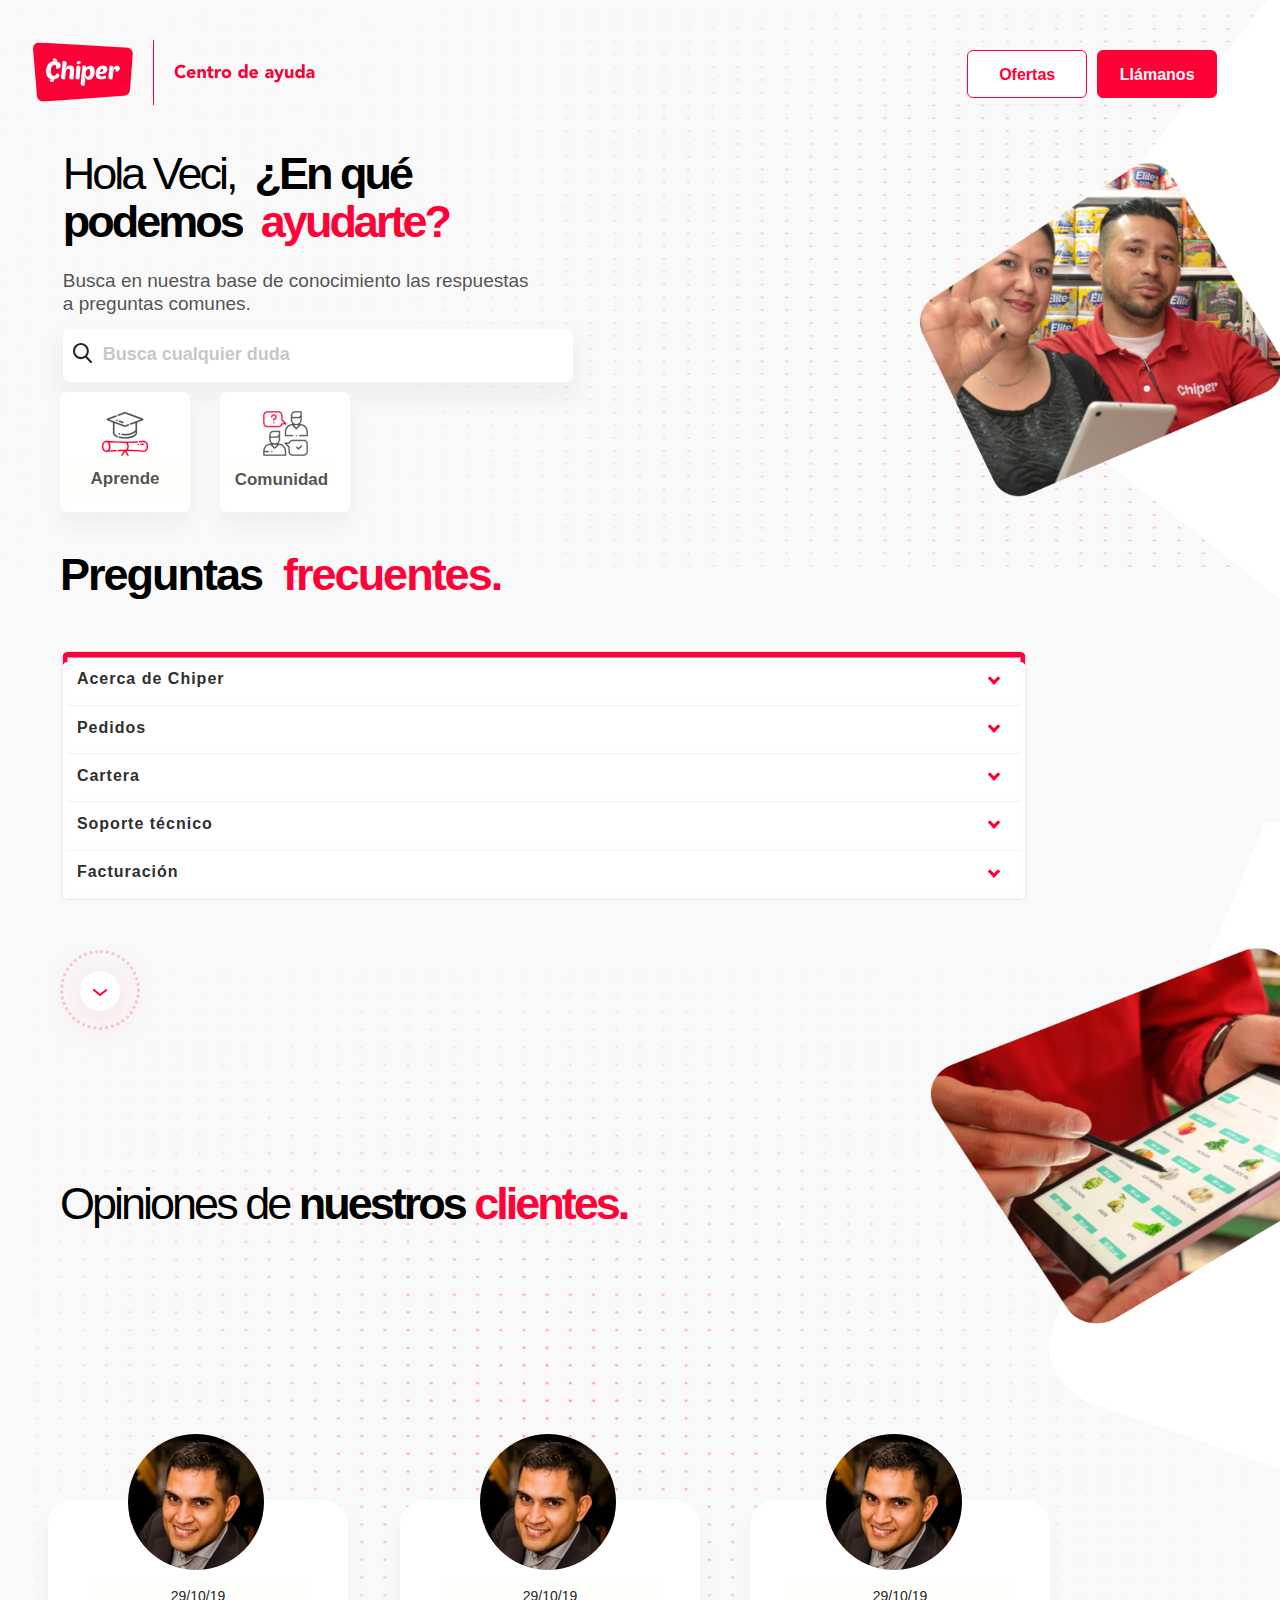
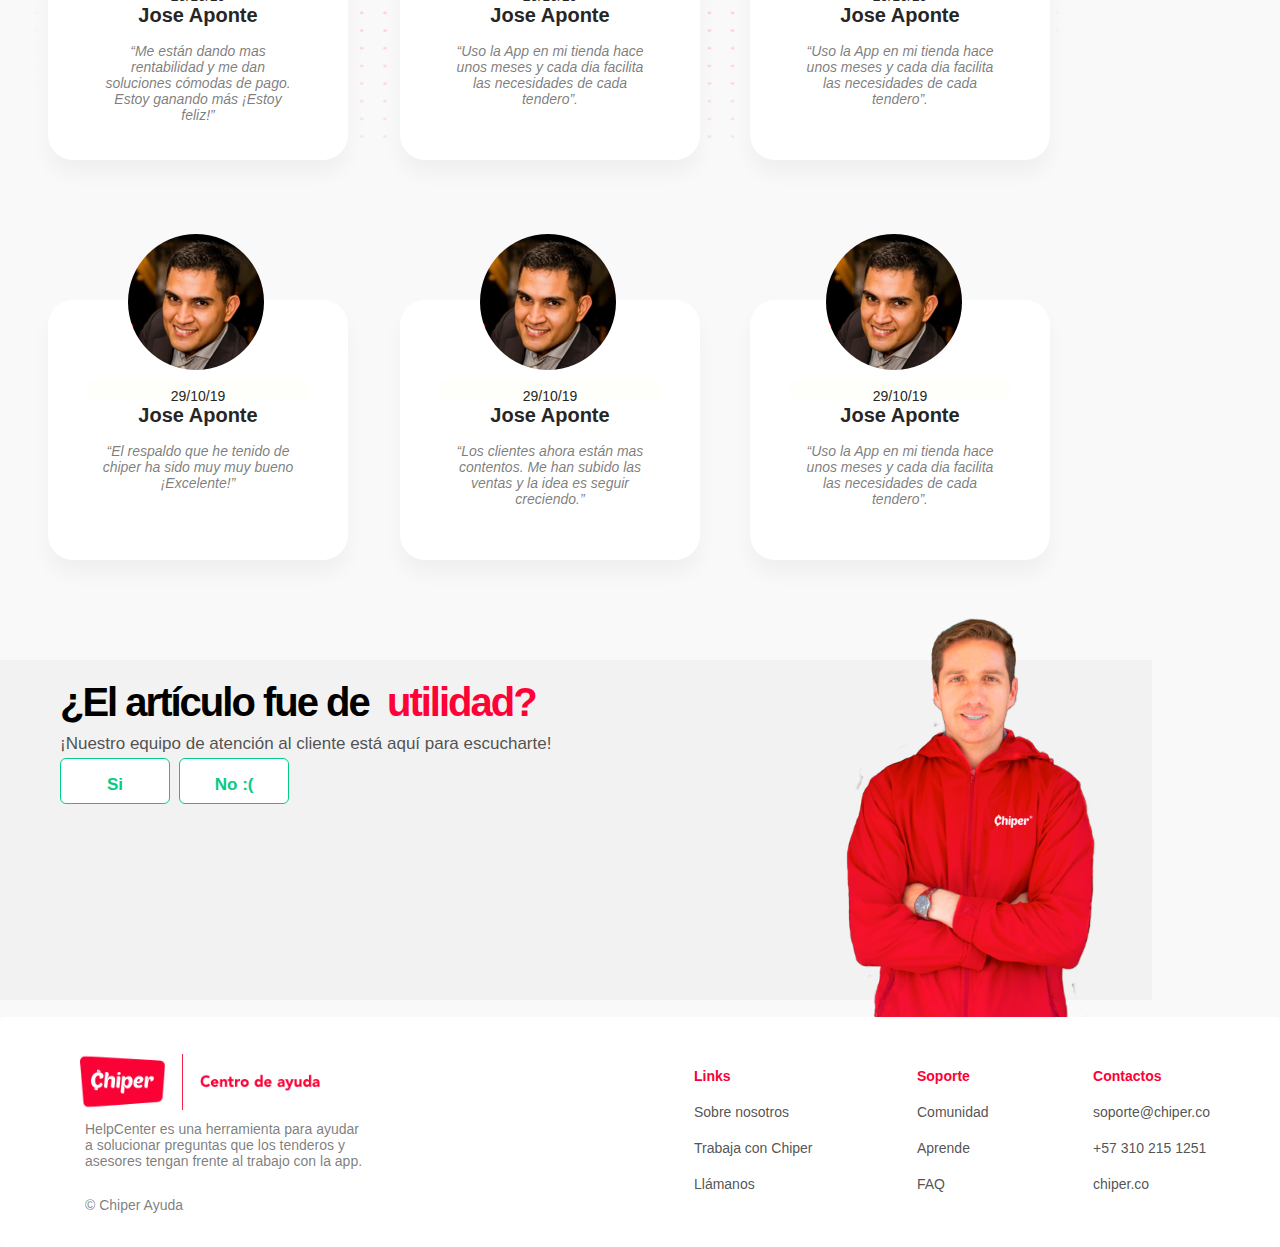
==== commit de3c660f: "Update buscar.html" ====
--- a/buscar.html
+++ b/buscar.html
@@ -8,7 +8,7 @@
   <link href="css/responsive.css" rel="stylesheet" type="text/css" />
   <link href="css/box.css" rel="stylesheet" type="text/css" />
   <link rel="icon" href="img/ico.ico">
-  <title>Documento de prueba</title>
+  <title>Centro de Ayuda</title>
   <script languaje="Javascript">
     document.write('<style type="text/css">div.cp_oculta{display: none;}</style>');
 
@@ -42,12 +42,17 @@
 </head>
 
 <body>
-  <div class="contenedor">
+  <div id="llamanos" class="contenedor">
     <header class="header">
       <div class="base">
         <!-- imagen con punticos -->
-        <img id="llamanos" src="img/shape.png" class="Shape">
+        <img src="img/shape.png" class="Shape">
         <img src="img/fondodim.png" class="dimension2">
+        <div class="oval">
+          <div class="Oval">
+            <a href="#bajo"><img src="img/icon-olor.svg" class="-Icon-olor"></a>
+          </div>
+        </div>
         <div class="Imagen">
           <!-- imagen señora con asesor -->
           <img src="img/imagen.png" srcset="img/imagen@2x.png 2x,
@@ -62,11 +67,12 @@
           <img src="img/group-7.png" srcset="img/group-7@2x.png 2x,
                       img/group-7@3x.png 3x" class="Group-7">
         </div>
+
         <div class="derec">
           <div class="quiet">
             <div class="boton">
               <div class="bajar">
-                <a href="https://empresarios.chiper.co/pedir" class="text">Ofertas</a>
+                <a href="https://empresarios.chiper.co/pedir" class="text" target="_blank">Ofertas</a>
               </div>
             </div>
           </div>
@@ -129,12 +135,6 @@
           <div class="preguntas">
             <span style="color: #000000;"><b>Preguntas</b></span>&nbsp&nbsp<span
               style="color: #ff0136;"><b>frecuentes.</b></span>
-          </div>
-        </div>
-
-        <div class="oval">
-          <div class="Oval">
-            <a href="#abaj"><img src="img/icon-olor.svg" class="-Icon-olor"></a>
           </div>
         </div>
         <div class="Rectangle">
@@ -385,7 +385,7 @@
       <div class="base">
         <!-- div de la tercer sección -->
         <div class="dos">
-          <img id="abajo" src="img/bomba.png" class="shape2">
+          <img src="img/bomba.png" class="shape2">
         </div>
         <div class="tablet">
           <!-- imagen señora con asesor -->
@@ -449,15 +449,17 @@
     <!-- div de la cuarta sección -->
     <section class="header">
       <div class="base">
-        <div id=abaj class="util">
+        <div id="bajo" class="util">
         </div>
         <div class="imgagi">
           <img src="img/ayuda-alex.png" srcset="img/ayuda-alex@2x.png 2x,
                     img/ayuda-alex@3x.png 3x" class="Ayuda-Alex">
         </div>
         <div class="pregunts">
-          <span style="color: #000000;"><b>¿El artículo fue de</b></span>&nbsp&nbsp<span
-            style="color: #ff0136;"><b>utilidad?</b></span>
+          <div class="mayus">
+            <span style="color: #000000;"><b>¿El artículo fue de</b></span>&nbsp&nbsp<span
+              style="color: #ff0136;"><b>utilidad?</b></span>
+          </div>
           <p class="comen">¡Nuestro equipo de atención al cliente está aquí para escucharte!</p>
 
           <div>
@@ -515,25 +517,25 @@
           <p class="help">HelpCenter es una herramienta para ayudar a solucionar preguntas que los tenderos y
             asesores tengan frente al trabajo con la app.</p><br>
           <p class="-Chiper-Ayuda">© Chiper Ayuda</p>
-        </div> 
+        </div>
         <ul class="menu">
-            <li>
-                <a href="#" class="Links">Links</a><br><br>
-                <a href="https://chiper.co/" class="letra" target="_blank">Sobre nosotros</a><br><br>
-                <a href="https://chiper.co/" class="letra" target="_blank">Trabaja con Chiper</a><br><br>
-                <a href="#llamanos" class="letra">Llámanos</a>
-            </li>
-            <li><a href="#" class="Links">Soporte</a><br><br>
-                <a href="#aprende" class="letra">Comunidad</a><br><br>
-                <a href="https://academia.chiper.co/" class="letra" target="_blank">Aprende</a><br><br>
-                <a href="#abajo" class="letra">FAQ</a>
-            </li>
-            <li><a href="#" class="Links">Contactos</a><br><br>
-                <a href="#" class="letra">soporte@chiper.co</a><br><br>
-                <a href="#" class="letra">+57 310 215 1251</a><br><br>
-                <a href="https://chiper.co/" class="letra" target="_blank">chiper.co</a>
-            </li>
-        </ul> 
+          <li>
+            <a href="#" class="Links">Links</a><br><br>
+            <a href="https://chiper.co/" class="letra" target="_blank">Sobre nosotros</a><br><br>
+            <a href="https://chiper.co/" class="letra" target="_blank">Trabaja con Chiper</a><br><br>
+            <a href="#llamanos" class="letra">Llámanos</a>
+          </li>
+          <li><a href="#" class="Links">Soporte</a><br><br>
+            <a href="#aprende" class="letra">Comunidad</a><br><br>
+            <a href="https://academia.chiper.co/" class="letra" target="_blank">Aprende</a><br><br>
+            <a href="#abajo" class="letra">FAQ</a>
+          </li>
+          <li><a href="#" class="Links">Contactos</a><br><br>
+            <a href="#" class="letra">soporte@chiper.co</a><br><br>
+            <a href="#" class="letra">+57 310 215 1251</a><br><br>
+            <a href="https://chiper.co/" class="letra" target="_blank">chiper.co</a>
+          </li>
+        </ul>
       </div>
     </section>
   </div>
--- a/css/responsive.css
+++ b/css/responsive.css
@@ -6,6 +6,1037 @@
 body {
   background-color: #f9f9f9;
   font-family: 'Montserrat', sans-serif;
+}
+
+
+.Shape {
+  position: absolute;
+  top: 15px;
+  right: 0px;
+  width: 100%;
+  height: 863px;
+}
+
+.dimension2 {
+  display: none;
+  position: absolute;
+  top: 15px;
+  right: 0px;
+  width: 100%;
+  height: 863px;
+}
+
+.menu li {
+  display: inline-block;
+}
+
+.menu {
+  float: right;
+
+}
+
+.menu a {
+  padding: 50px;
+}
+
+.Sobre-nosotros {
+  width: 110px;
+  height: 22px;
+  font-size: 15px;
+  font-weight: normal;
+  font-stretch: normal;
+  font-style: normal;
+  line-height: normal;
+  letter-spacing: normal;
+  color: rgba(38, 38, 38, 0.8);
+}
+
+base {
+  width: 100%;
+  height: 140px;
+  max-width: 1280px;
+  min-width: 360px;
+  opacity: 0;
+}
+
+.logo {
+  float: left;
+}
+
+.Group-7 {
+  position: relative;
+  width: 283px;
+  height: 65px;
+  object-fit: contain;
+  margin-top: 10px;
+  margin-left: 20px;
+}
+
+.derec {
+  position: relative;
+  margin-top: 15px;
+  float: right;
+}
+
+.quiet {
+  margin-right: 10px;
+  float: left;
+}
+
+.boton {
+  top: 46px;
+  left: 977px;
+  width: 120px;
+  height: 48px;
+  border-radius: 6px;
+  border: solid 1.4px #ff0136;
+  background-color: #ffffff;
+}
+
+.text {
+  font-size: 16px;
+  font-weight: 900;
+  color: #ff0136;
+  text-decoration: none;
+}
+
+.botond {
+  display: inline-block;
+  width: 120px;
+  height: 48px;
+  border-radius: 6px;
+  border: solid 1.4px #ff0136;
+  background-color: #ff0136;
+}
+
+.textd {
+  font-size: 16px;
+  font-weight: 900;
+  color: #ffffff;
+  text-decoration: none;
+}
+
+.bajar {
+  margin-top: 15px;
+  text-align: center;
+}
+
+.Imagen {
+  position: absolute;
+  top: 0px;
+  right: 0px;
+  width: 700px;
+  height: 901px;
+}
+
+.Imagen2 {
+  display: none;
+  position: absolute;
+  top: 0px;
+  right: 0px;
+  width: 700px;
+  height: 901px;
+}
+
+
+
+.titulo {
+  position: relative;
+  width: 550px;
+  height: 128px;
+  font-size: 50px;
+  line-height: 1.07;
+  letter-spacing: -3px;
+  left: 135px;
+}
+
+.slogan {
+  width: 550px;
+  height: 48px;
+  font-size: 16px;
+  font-weight: 600;
+  font-stretch: normal;
+  font-style: normal;
+  line-height: 1.2;
+  color: rgba(38, 38, 38, 0.8);
+  top: 350px;
+  left: 135px;
+}
+
+
+.buscador {
+  width: 470px;
+  height: 65px;
+  border-radius: 6px;
+  box-shadow: 0 12px 20px 6px rgba(0, 0, 0, 0.04);
+  background-color: #ffffff;
+  top: 450px;
+  left: 135px;
+  line-height: 2;
+}
+
+#buscador {
+  border-radius: 6px;
+}
+
+.outlinenone {
+  outline: none;
+  background-color: #ffffff;
+  border: 0;
+  float: right;
+  top: 10px;
+}
+
+.Group {
+  margin: 5px;
+  width: 20px;
+  height: 20px;
+  object-fit: contain;
+}
+
+.duda {
+  width: 410px;
+  height: 30px;
+  opacity: 0.4;
+  font-size: 18px;
+  font-weight: 600;
+  font-stretch: normal;
+  font-style: normal;
+  line-height: 1.11;
+  letter-spacing: normal;
+  color: #2f2f2f;
+}
+
+.aprende {
+  display: inline-block;
+  width: 140px;
+  height: 124px;
+  border-radius: 6px;
+  box-shadow: 0 14px 20px 0 rgba(0, 0, 0, 0.04);
+  background-color: #ffffff;
+}
+
+.comunidad {
+  display: inline-block;
+  width: 140px;
+  height: 124px;
+  border-radius: 6px;
+  box-shadow: 0 14px 20px 0 rgba(0, 0, 0, 0.04);
+  background-color: #ffffff;
+  margin: 40px;
+
+}
+
+.graduation {
+  width: 50px;
+  height: 49px;
+  object-fit: contain;
+  display: block;
+  margin: auto;
+}
+
+.Aprende {
+  width: 115px;
+  height: 22px;
+  font-size: 16px;
+  font-weight: 900;
+  font-stretch: normal;
+  font-style: normal;
+  line-height: normal;
+  letter-spacing: normal;
+  text-align: center;
+  color: rgba(38, 38, 38, 0.8);
+  text-decoration: none;
+}
+
+.conversation-1 {
+  width: 50px;
+  height: 49px;
+  object-fit: contain;
+  display: block;
+  margin: auto;
+}
+
+.Comunidad {
+  width: 115px;
+  height: 22px;
+  font-size: 16px;
+  font-weight: 900;
+  font-stretch: normal;
+  font-style: normal;
+  line-height: normal;
+  letter-spacing: normal;
+  text-align: center;
+  color: rgba(38, 38, 38, 0.8);
+}
+
+.oval {
+  width: 80px;
+  height: 80px;
+  border: solid 1.4px rgba(255, 1, 54, 0.2);
+  border-width: 2px 2px 2px;
+  border-style: dotted;
+  border-radius: 100px;
+  top: 790px;
+  left: 110px;
+}
+
+.Oval {
+  width: 40px;
+  height: 40px;
+  box-shadow: 0 6px 40px 0 rgba(255, 1, 54, 0.16);
+  background-color: #ffffff;
+  border-radius: 100px;
+  text-align: center;
+  margin: auto;
+  margin-top: 18px;
+}
+
+.-Icon-olor {
+  width: 14px;
+  height: 7px;
+  object-fit: contain;
+  margin: auto;
+  margin-top: 18px;
+}
+
+.llamanos {
+  width: 220px;
+  height: 120px;
+  box-shadow: 0 10px 20px 0 rgba(0, 0, 0, 0.08);
+  background-color: #ffffff;
+  text-align: left;
+  border-radius: 13px;
+  position: absolute;
+  top: 42px;
+  right: 0px;
+}
+
+.mensaje {
+  width: 200px;
+  height: 57px;
+  font-size: 14px;
+  font-weight: normal;
+  font-stretch: normal;
+  font-style: normal;
+  line-height: normal;
+  letter-spacing: normal;
+  color: rgba(38, 38, 38, 0.6);
+  position: absolute;
+  left: 15px;
+  top: 20px;
+  text-align: left;
+}
+
+.mensaj {
+  width: 168px;
+  height: 57px;
+  font-size: 16px;
+  font-weight: normal;
+  font-stretch: normal;
+  font-style: normal;
+  line-height: normal;
+  letter-spacing: normal;
+  color: black;
+  position: absolute;
+
+}
+
+.mensa {
+  position: absolute;
+  top: 30px;
+}
+
+.dos {
+  width: 1280px;
+  height: 863px;
+}
+
+.shape2 {
+  width: 1280px;
+  height: 863px;
+  margin-top: 40px;
+}
+
+.preguntas {
+  width: 372px;
+  height: 44px;
+  font-size: 40px;
+  font-weight: 900;
+  font-stretch: normal;
+  font-style: normal;
+  line-height: 1.1;
+  letter-spacing: -2px;
+  color: #ff0136;
+  position: absolute;
+  top: 975px;
+  left: 135px;
+}
+
+.Pieza {
+  position: absolute;
+  top: 840px;
+  left: 742px;
+  width: 606px;
+  height: 901px;
+  object-fit: contain;
+}
+
+.Rectangle {
+  border-radius: 6px;
+  border: solid 1px #e6e6e6;
+  background-color: #ffffff;
+  position: absolute;
+  top: 1053px;
+  left: 135px;
+}
+
+.acerca {
+  width: 200px;
+  height: 61px;
+  font-size: 17px;
+  font-weight: 900;
+  font-stretch: normal;
+  font-style: normal;
+  line-height: 1.11;
+  letter-spacing: normal;
+  color: #2f2f2f;
+  position: absolute;
+  top: 3px;
+}
+
+.Grou {
+  width: 10px;
+  height: 10px;
+  right: 12x;
+  top: 5px;
+}
+
+.accordion {
+  background-color: #eee;
+  color: #444;
+  cursor: pointer;
+  padding: 18px;
+  width: 100%;
+  border: none;
+  text-align: left;
+  outline: none;
+  font-size: 15px;
+  transition: 0.4s;
+}
+
+.active,
+.accordion:hover {
+  background-color: #ccc;
+}
+
+.panel {
+  padding: 0 18px;
+  display: none;
+  background-color: white;
+  overflow: hidden;
+}
+
+.pregunta {
+  width: 372px;
+  height: 44px;
+  font-size: 40px;
+  font-weight: 900;
+  font-stretch: normal;
+  font-style: normal;
+  line-height: 1.1;
+  letter-spacing: -2px;
+  color: #ff0136;
+  position: absolute;
+  top: 1900px;
+  left: 135px;
+}
+
+.shapee {
+  width: 1280px;
+  height: 863px;
+  margin-top: 70px;
+}
+
+.titu2 {
+  width: 550px;
+  height: 128px;
+  font-size: 40px;
+  line-height: 1.07;
+  letter-spacing: -3px;
+  position: absolute;
+  top: 1850px;
+  left: 400px;
+}
+
+
+.foto {
+  width: 136px;
+  height: 136px;
+  object-fit: contain;
+  position: absolute;
+  top: 1929px;
+  left: 215px;
+}
+
+.cuadro {
+  width: 300px;
+  height: 260px;
+  border-radius: 25px;
+  box-shadow: 0 14px 20px 0 rgba(0, 0, 0, 0.04);
+  background-color: #ffffff;
+  position: absolute;
+  top: 1995px;
+  left: 135px;
+}
+
+.fecha {
+  width: 220px;
+  height: 19px;
+  font-size: 14px;
+  font-weight: 500;
+  font-stretch: normal;
+  font-style: normal;
+  line-height: normal;
+  letter-spacing: normal;
+  text-align: center;
+  color: #262626;
+  position: absolute;
+  top: 80px;
+  left: 40px;
+}
+
+.nombr {
+  width: 150px;
+  height: 27px;
+  font-size: 20px;
+  font-weight: 900;
+  font-stretch: normal;
+  font-style: normal;
+  line-height: normal;
+  letter-spacing: normal;
+  color: #262626;
+}
+
+.coment {
+  width: 260px;
+  height: 57px;
+  font-size: 14px;
+  font-weight: normal;
+  font-stretch: normal;
+  font-style: oblique;
+  line-height: normal;
+  letter-spacing: normal;
+  text-align: center;
+  color: rgba(38, 38, 38, 0.6);
+}
+
+.cuadr {
+  width: 300px;
+  height: 260px;
+  border-radius: 25px;
+  box-shadow: 0 14px 20px 0 rgba(0, 0, 0, 0.04);
+  background-color: #ffffff;
+  position: absolute;
+  top: 1995px;
+  left: 535px;
+}
+
+.fot {
+  width: 136px;
+  height: 136px;
+  object-fit: contain;
+  position: absolute;
+  top: 1929px;
+  left: 615px;
+}
+
+.cuad {
+  width: 300px;
+  height: 260px;
+  border-radius: 25px;
+  box-shadow: 0 14px 20px 0 rgba(0, 0, 0, 0.04);
+  background-color: #ffffff;
+  position: absolute;
+  top: 1995px;
+  left: 935px;
+}
+
+.fo {
+  width: 136px;
+  height: 136px;
+  object-fit: contain;
+  position: absolute;
+  top: 1929px;
+  left: 1015px;
+}
+
+.segundoc {
+  width: 300px;
+  height: 260px;
+  border-radius: 25px;
+  box-shadow: 0 14px 20px 0 rgba(0, 0, 0, 0.04);
+  background-color: #ffffff;
+  position: absolute;
+  top: 2365px;
+  left: 135px;
+}
+
+.fotuu {
+  width: 136px;
+  height: 136px;
+  object-fit: contain;
+  position: absolute;
+  top: 2299px;
+  left: 215px;
+}
+
+.segundo {
+  width: 300px;
+  height: 260px;
+  border-radius: 25px;
+  box-shadow: 0 14px 20px 0 rgba(0, 0, 0, 0.04);
+  background-color: #ffffff;
+  position: absolute;
+  top: 2365px;
+  left: 535px;
+}
+
+.fotu {
+  width: 136px;
+  height: 136px;
+  object-fit: contain;
+  position: absolute;
+  top: 2299px;
+  left: 615px;
+}
+
+.segund {
+  width: 300px;
+  height: 260px;
+  border-radius: 25px;
+  box-shadow: 0 14px 20px 0 rgba(0, 0, 0, 0.04);
+  background-color: #ffffff;
+  position: absolute;
+  top: 2365px;
+  left: 935px;
+}
+
+.foty {
+  width: 136px;
+  height: 136px;
+  object-fit: contain;
+  position: absolute;
+  top: 2299px;
+  left: 1015px;
+}
+
+.util {
+  width: 1220px;
+  height: 519px;
+  border-radius: 0px;
+  background-color: #f2f2f2;
+  position: absolute;
+  top: 2750px;
+}
+
+.Ayuda-Alex {
+  width: 334px;
+  height: 530px;
+  left: 900px;
+  position: absolute;
+  top: 2710px;
+  left: 1015px;
+}
+
+
+.imgagi {
+  float: right;
+}
+
+.pregunts {
+  width: 500px;
+  height: 44px;
+  font-size: 40px;
+  font-weight: 900;
+  font-stretch: normal;
+  font-style: normal;
+  line-height: 1.1;
+  letter-spacing: -2px;
+  color: #ff0136;
+  position: absolute;
+  top: 2810px;
+  left: 135px;
+}
+
+.comen {
+  width: 650px;
+  height: 24px;
+  font-size: 18px;
+  font-weight: normal;
+  font-stretch: normal;
+  font-style: normal;
+  line-height: 1.2;
+  letter-spacing: normal;
+  color: rgba(38, 38, 38, 0.8);
+}
+
+.si {
+  width: 120px;
+  height: 48px;
+  border-radius: 6px;
+  border: solid 1.4px #03cd83;
+  background-color: #ffffff;
+  text-align: center;
+  display: inline-block;
+}
+
+.no {
+  width: 120px;
+  height: 48px;
+  border-radius: 6px;
+  border: solid 1.4px #03cd83;
+  background-color: #ffffff;
+  display: inline-block;
+  text-align: center;
+  top: 0px;  
+}
+
+.sip {
+  width: 14px;
+  height: 20px;
+  font-size: 16px;
+  font-weight: 900;
+  font-stretch: normal;
+  font-style: normal;
+  line-height: 1.25;
+  letter-spacing: normal;
+  text-align: center;
+  color: #03cd83;
+  vertical-align: middle;
+}
+
+.enviar {
+  width: 120px;
+  height: 48px;
+  border-radius: 6px;
+  background-color: #fa0236;
+  margin-top: 100px;
+  margin-left: 430px;
+  position: absolute;
+  text-align: center;
+  vertical-align: middle;
+}
+
+.envi {
+  width: 47px;
+  height: 20px;
+  font-size: 16px;
+  font-weight: 900;
+  font-stretch: normal;
+  font-style: normal;
+  line-height: 1.25;
+  letter-spacing: normal;
+  text-align: center;
+  color: #ffffff;
+  vertical-align: middle;
+}
+
+.footer {
+  width: 1349px;
+  height: 270px;
+  background-color: #ffffff;
+  position: absolute;
+  top: 3240px;
+}
+
+.log {
+  position: absolute;
+  top: 30px;
+  left: 105px;
+}
+
+.help {
+  width: 325px;
+  height: 57px;
+  font-size: 14px;
+  font-weight: normal;
+  font-stretch: normal;
+  font-style: normal;
+  line-height: normal;
+  letter-spacing: normal;
+  color: rgba(38, 38, 38, 0.6);
+  position: absolute;
+  left: 25px;
+}
+
+.-Chiper-Ayuda {
+  width: 325px;
+  height: 19px;
+  font-size: 14px;
+  font-weight: normal;
+  font-stretch: normal;
+  font-style: normal;
+  line-height: normal;
+  letter-spacing: normal;
+  color: rgba(38, 38, 38, 0.6);
+  position: absolute;
+  top: 170px;
+  left: 25px;
+}
+
+.menu li {
+  display: inline-block;
+
+}
+
+.menu {
+  float: right;
+  margin-top: 70px;
+
+}
+
+.menu a {
+  padding: 70px;
+}
+
+.footer a {
+  right: 300px;
+}
+
+.Links {
+  width: 47px;
+  height: 27px;
+  font-size: 17px;
+  font-weight: 900;
+  font-stretch: normal;
+  font-style: normal;
+  line-height: normal;
+  letter-spacing: normal;
+  color: #fa0236;
+}
+
+#input-search {
+  height: 40px;
+  font-size: 20px;
+  text-indent: 10px;
+}
+
+.content-search {
+  width: 100%;
+  top: 60px;
+  left: 0;
+  display: none;
+}
+
+.content-table {
+  width: 450px;
+  max-height: 200px;
+  height: auto;
+  background: rgba(0, 0, 0, 0.3);
+  margin-left: 10px;
+  overflow-y: visible;
+  overflow-x: hidden;
+  border-radius: 3px;
+}
+
+.content-table table {
+  width: 100%;
+}
+
+tbody tr td a {
+  display: block;
+  padding: 3px;
+  color: white;
+  text-decoration: none;
+}
+
+tbody tr td a:hover {
+  background: rgba(0, 0, 0, 0.3);
+  border-radius: 3px;
+}
+
+#table_length,
+#table_filter,
+#table_info,
+#table_paginate {
+  display: none;
+}
+
+.comentar {
+  width: 260px;
+  height: 57px;
+  font-size: 18px;
+  font-weight: normal;
+  font-stretch: normal;
+  font-style: oblique;
+  line-height: normal;
+  letter-spacing: normal;
+  text-align: center;
+  color: rgba(19, 18, 18, 0.6);
+}
+
+.bjar {
+  margin-top: 15px;
+  text-align: center;
+}
+
+.txtd {
+  font-size: 16px;
+  font-weight: 900;
+  color: #ffffff;
+  text-decoration: none;
+}
+
+.llamnos {
+  width: 247px;
+  height: 110px;
+  box-shadow: 0 10px 20px 0 rgba(0, 0, 0, 0.08);
+  background-color: #ffffff;
+  text-align: left;
+  border-radius: 13px;
+  position: absolute;
+  top: 150px;
+
+}
+
+.message {
+  width: 230px;
+  height: 57px;
+  font-size: 14px;
+  font-weight: normal;
+  font-stretch: normal;
+  font-style: normal;
+  line-height: normal;
+  letter-spacing: normal;
+  color: rgba(38, 38, 38, 0.6);
+  position: absolute;
+  left: 15px;
+  top: 20px;
+  text-align: left;
+}
+
+.messag {
+  width: 168px;
+  height: 57px;
+  font-size: 16px;
+  font-weight: normal;
+  font-stretch: normal;
+  font-style: normal;
+  line-height: normal;
+  letter-spacing: normal;
+  color: black;
+  position: absolute;
+}
+
+.messa {
+  position: absolute;
+  top: 30px;
+}
+
+.mssa {
+  position: absolute;
+  top: 0px;
+}
+
+.emogi {
+  width: 30px;
+  height: 30px;
+  position: absolute;
+  right: 0px;
+  margin-top: -8px;
+}
+
+.lmnos {
+  width: 505px;
+  height: 168px;
+  box-shadow: 0 10px 20px 0 rgba(0, 0, 0, 0.08);
+  background-color: #ffffff;
+  text-align: left;
+  border-radius: 13px;
+  position: absolute;
+  left: 0px;
+  top: 150px;
+}
+
+.messagen {
+  width: 500px;
+  height: 57px;
+  font-size: 14px;
+  font-weight: normal;
+  font-stretch: normal;
+  font-style: normal;
+  line-height: normal;
+  letter-spacing: normal;
+  color: rgba(38, 38, 38, 0.6);
+  position: absolute;
+  left: 15px;
+  top: 20px;
+  text-align: left;
+}
+
+.prim {
+  width: 500px;
+  height: 57px;
+  font-size: 14px;
+  font-weight: normal;
+  font-stretch: normal;
+  font-style: normal;
+  line-height: normal;
+  letter-spacing: normal;
+  color: rgba(38, 38, 38, 0.6);
+  position: absolute;
+  left: 15px;
+  top: 50px;
+  text-align: left;
+}
+
+.prime {
+  width: 500px;
+  height: 57px;
+  font-size: 14px;
+  font-weight: normal;
+  font-stretch: normal;
+  font-style: normal;
+  line-height: normal;
+  letter-spacing: normal;
+  color: rgba(38, 38, 38, 0.6);
+  position: absolute;
+  left: 15px;
+  top: 75px;
+  text-align: left;
+}
+
+.primer {
+  width: 500px;
+  height: 57px;
+  font-size: 14px;
+  font-weight: normal;
+  font-stretch: normal;
+  font-style: normal;
+  line-height: normal;
+  letter-spacing: normal;
+  color: rgba(38, 38, 38, 0.6);
+  position: absolute;
+  left: 15px;
+  top: 100px;
+  text-align: left;
+}
+
+.primera {
+  width: 500px;
+  height: 57px;
+  font-size: 14px;
+  font-weight: normal;
+  font-stretch: normal;
+  font-style: normal;
+  line-height: normal;
+  letter-spacing: normal;
+  color: rgba(38, 38, 38, 0.6);
+  position: absolute;
+  left: 15px;
+  top: 125px;
+  text-align: left;
 }
 
 .contenedor {
@@ -66,7 +1097,7 @@
 }
 
 
-@media screen and (max-width: 686px) {
+@media screen and (min-width: 686px) {
   .contenedor .contenido {
     grid-column: 1 / -1;
   }
@@ -84,7 +1115,7 @@
   }
 }
 
-@media screen and (max-width: 686px) {
+@media screen and (min-width: 686px) {
 
   .contenedor .dimension2 {
     display: inline-block;
@@ -325,7 +1356,7 @@
     margin-top: 8px;
   }
 
-  .contenedor .oval {
+  .contenedor .oval {    
     position: absolute;
     width: 80px;
     height: 80px;
@@ -337,7 +1368,7 @@
     left: 30px;
   }
 
-  .contenedor .Oval {
+  .contenedor .Oval {    
     width: 40px;
     height: 40px;
     box-shadow: 0 6px 40px 0 rgba(255, 1, 54, 0.16);
@@ -851,1047 +1882,805 @@
     letter-spacing: normal;
     color: rgba(38, 38, 38, 0.8);
   }
-
-
-}
-
-
-
-
-
-.Shape {
-  position: absolute;
-  top: 15px;
-  right: 0px;
-  width: 100%;
-  height: 863px;
-}
-
-.dimension2 {
-  display: none;
-  position: absolute;
-  top: 15px;
-  right: 0px;
-  width: 100%;
-  height: 863px;
-}
-
-.menu li {
-  display: inline-block;
-}
-
-.menu {
-  float: right;
-
-}
-
-.menu a {
-  padding: 50px;
-}
-
-.Sobre-nosotros {
-  width: 110px;
-  height: 22px;
-  font-size: 15px;
-  font-weight: normal;
-  font-stretch: normal;
-  font-style: normal;
-  line-height: normal;
-  letter-spacing: normal;
-  color: rgba(38, 38, 38, 0.8);
-}
-
-
-base {
-  width: 100%;
-  height: 140px;
-  max-width: 1280px;
-  min-width: 360px;
-  opacity: 0;
-}
-
-.logo {
-
-  float: left;
-
-}
-
-.Group-7 {
-  position: relative;
-  width: 283px;
-  height: 65px;
-  object-fit: contain;
-  margin-top: 10px;
-  margin-left: 20px;
-}
-
-.derec {
-  position: relative;
-  margin-top: 15px;
-  float: right;
-}
-
-.quiet {
-
-  margin-right: 10px;
-  float: left;
-}
-
-.boton {
-  top: 46px;
-  left: 977px;
-  width: 120px;
-  height: 48px;
-  border-radius: 6px;
-  border: solid 1.4px #ff0136;
-  background-color: #ffffff;
-}
-
-.text {
-  font-size: 16px;
-  font-weight: 900;
-  color: #ff0136;
-  text-decoration: none;
-}
-
-.botond {
-  display: inline-block;
-  width: 120px;
-  height: 48px;
-  border-radius: 6px;
-  border: solid 1.4px #ff0136;
-  background-color: #ff0136;
-
-}
-
-.textd {
-  font-size: 16px;
-  font-weight: 900;
-  color: #ffffff;
-  text-decoration: none;
-}
-
-.bajar {
-  margin-top: 15px;
-  text-align: center;
-}
-
-.Imagen {
-  position: absolute;
-  top: 0px;
-  right: 0px;
-  width: 700px;
-  height: 901px;
-}
-
-.Imagen2 {
-  display: none;
-  position: absolute;
-  top: 0px;
-  right: 0px;
-  width: 700px;
-  height: 901px;
-}
-
-
-
-.titulo {
-  position: relative;
-  width: 550px;
-  height: 128px;
-  font-size: 50px;
-  line-height: 1.07;
-  letter-spacing: -3px;
-  left: 135px;
-}
-
-.slogan {
-  width: 550px;
-  height: 48px;
-  font-size: 16px;
-  font-weight: 600;
-  font-stretch: normal;
-  font-style: normal;
-  line-height: 1.2;
-  color: rgba(38, 38, 38, 0.8);
-  top: 350px;
-  left: 135px;
-}
-
-
-.buscador {
-  width: 470px;
-  height: 65px;
-  border-radius: 6px;
-  box-shadow: 0 12px 20px 6px rgba(0, 0, 0, 0.04);
-  background-color: #ffffff;
-  top: 450px;
-  left: 135px;
-  line-height: 2;
-}
-
-#buscador {
-  border-radius: 6px;
-}
-
-.outlinenone {
-  outline: none;
-  background-color: #ffffff;
-  border: 0;
-  float: right;
-  top: 10px;
-}
-
-.Group {
-  margin: 5px;
-  width: 20px;
-  height: 20px;
-  object-fit: contain;
-}
-
-.duda {
-  width: 410px;
-  height: 30px;
-  opacity: 0.4;
-  font-size: 18px;
-  font-weight: 600;
-  font-stretch: normal;
-  font-style: normal;
-  line-height: 1.11;
-  letter-spacing: normal;
-  color: #2f2f2f;
-}
-
-.aprende {
-  display: inline-block;
-  width: 140px;
-  height: 124px;
-  border-radius: 6px;
-  box-shadow: 0 14px 20px 0 rgba(0, 0, 0, 0.04);
-  background-color: #ffffff;
-}
-
-.comunidad {
-  display: inline-block;
-  width: 140px;
-  height: 124px;
-  border-radius: 6px;
-  box-shadow: 0 14px 20px 0 rgba(0, 0, 0, 0.04);
-  background-color: #ffffff;
-  margin: 40px;
-
-}
-
-.graduation {
-  width: 50px;
-  height: 49px;
-  object-fit: contain;
-  display: block;
-  margin: auto;
-}
-
-.Aprende {
-  width: 115px;
-  height: 22px;
-  font-size: 16px;
-  font-weight: 900;
-  font-stretch: normal;
-  font-style: normal;
-  line-height: normal;
-  letter-spacing: normal;
-  text-align: center;
-  color: rgba(38, 38, 38, 0.8);
-  text-decoration: none;
-}
-
-.conversation-1 {
-  width: 50px;
-  height: 49px;
-  object-fit: contain;
-  display: block;
-  margin: auto;
-}
-
-.Comunidad {
-  width: 115px;
-  height: 22px;
-  font-size: 16px;
-  font-weight: 900;
-  font-stretch: normal;
-  font-style: normal;
-  line-height: normal;
-  letter-spacing: normal;
-  text-align: center;
-  color: rgba(38, 38, 38, 0.8);
-}
-
-.oval {
-  width: 80px;
-  height: 80px;
-  border: solid 1.4px rgba(255, 1, 54, 0.2);
-  border-width: 2px 2px 2px;
-  border-style: dotted;
-  border-radius: 100px;
-  top: 790px;
-  left: 110px;
-}
-
-.Oval {
-  width: 40px;
-  height: 40px;
-  box-shadow: 0 6px 40px 0 rgba(255, 1, 54, 0.16);
-  background-color: #ffffff;
-  border-radius: 100px;
-  text-align: center;
-  margin: auto;
-  margin-top: 18px;
-}
-
-.-Icon-olor {
-  width: 14px;
-  height: 7px;
-  object-fit: contain;
-  margin: auto;
-  margin-top: 18px;
-}
-
-.llamanos {
-  width: 220px;
-  height: 120px;
-  box-shadow: 0 10px 20px 0 rgba(0, 0, 0, 0.08);
-  background-color: #ffffff;
-  text-align: left;
-  border-radius: 13px;
-  position: absolute;
-  top: 42px;
-  right: 0px;
-}
-
-.mensaje {
-  width: 200px;
-  height: 57px;
-  font-size: 14px;
-  font-weight: normal;
-  font-stretch: normal;
-  font-style: normal;
-  line-height: normal;
-  letter-spacing: normal;
-  color: rgba(38, 38, 38, 0.6);
-  position: absolute;
-  left: 15px;
-  top: 20px;
-  text-align: left;
-}
-
-.mensaj {
-  width: 168px;
-  height: 57px;
-  font-size: 16px;
-  font-weight: normal;
-  font-stretch: normal;
-  font-style: normal;
-  line-height: normal;
-  letter-spacing: normal;
-  color: black;
-  position: absolute;
-
-}
-
-.mensa {
-  position: absolute;
-  top: 30px;
-}
-
-.dos {
-  width: 1280px;
-  height: 863px;
-}
-
-.shape2 {
-  width: 1280px;
-  height: 863px;
-  margin-top: 40px;
-}
-
-.preguntas {
-  width: 372px;
-  height: 44px;
-  font-size: 40px;
-  font-weight: 900;
-  font-stretch: normal;
-  font-style: normal;
-  line-height: 1.1;
-  letter-spacing: -2px;
-  color: #ff0136;
-  position: absolute;
-  top: 975px;
-  left: 135px;
-}
-
-.Pieza {
-  position: absolute;
-  top: 840px;
-  left: 742px;
-  width: 606px;
-  height: 901px;
-  object-fit: contain;
-}
-
-.Rectangle {
-  border-radius: 6px;
-  border: solid 1px #e6e6e6;
-  background-color: #ffffff;
-  position: absolute;
-  top: 1053px;
-  left: 135px;
-}
-
-.acerca {
-  width: 200px;
-  height: 61px;
-  font-size: 17px;
-  font-weight: 900;
-  font-stretch: normal;
-  font-style: normal;
-  line-height: 1.11;
-  letter-spacing: normal;
-  color: #2f2f2f;
-  position: absolute;
-  top: 3px;
-}
-
-.Grou {
-  width: 10px;
-  height: 10px;
-  right: 12x;
-  top: 5px;
-}
-
-.accordion {
-  background-color: #eee;
-  color: #444;
-  cursor: pointer;
-  padding: 18px;
-  width: 100%;
-  border: none;
-  text-align: left;
-  outline: none;
-  font-size: 15px;
-  transition: 0.4s;
-}
-
-.active,
-.accordion:hover {
-  background-color: #ccc;
-}
-
-.panel {
-  padding: 0 18px;
-  display: none;
-  background-color: white;
-  overflow: hidden;
-}
-
-.pregunta {
-  width: 372px;
-  height: 44px;
-  font-size: 40px;
-  font-weight: 900;
-  font-stretch: normal;
-  font-style: normal;
-  line-height: 1.1;
-  letter-spacing: -2px;
-  color: #ff0136;
-  position: absolute;
-  top: 1900px;
-  left: 135px;
-}
-
-.shapee {
-  width: 1280px;
-  height: 863px;
-  margin-top: 70px;
-}
-
-.titu2 {
-  width: 550px;
-  height: 128px;
-  font-size: 40px;
-  line-height: 1.07;
-  letter-spacing: -3px;
-  position: absolute;
-  top: 1850px;
-  left: 400px;
-}
-
-
-.foto {
-  width: 136px;
-  height: 136px;
-  object-fit: contain;
-  position: absolute;
-  top: 1929px;
-  left: 215px;
-}
-
-.cuadro {
-  width: 300px;
-  height: 260px;
-  border-radius: 25px;
-  box-shadow: 0 14px 20px 0 rgba(0, 0, 0, 0.04);
-  background-color: #ffffff;
-  position: absolute;
-  top: 1995px;
-  left: 135px;
-}
-
-.fecha {
-  width: 220px;
-  height: 19px;
-  font-size: 14px;
-  font-weight: 500;
-  font-stretch: normal;
-  font-style: normal;
-  line-height: normal;
-  letter-spacing: normal;
-  text-align: center;
-  color: #262626;
-  position: absolute;
-  top: 80px;
-  left: 40px;
-}
-
-.nombr {
-  width: 150px;
-  height: 27px;
-  font-size: 20px;
-  font-weight: 900;
-  font-stretch: normal;
-  font-style: normal;
-  line-height: normal;
-  letter-spacing: normal;
-  color: #262626;
-}
-
-.coment {
-  width: 260px;
-  height: 57px;
-  font-size: 14px;
-  font-weight: normal;
-  font-stretch: normal;
-  font-style: oblique;
-  line-height: normal;
-  letter-spacing: normal;
-  text-align: center;
-  color: rgba(38, 38, 38, 0.6);
-}
-
-.cuadr {
-  width: 300px;
-  height: 260px;
-  border-radius: 25px;
-  box-shadow: 0 14px 20px 0 rgba(0, 0, 0, 0.04);
-  background-color: #ffffff;
-  position: absolute;
-  top: 1995px;
-  left: 535px;
-}
-
-.fot {
-  width: 136px;
-  height: 136px;
-  object-fit: contain;
-  position: absolute;
-  top: 1929px;
-  left: 615px;
-}
-
-.cuad {
-  width: 300px;
-  height: 260px;
-  border-radius: 25px;
-  box-shadow: 0 14px 20px 0 rgba(0, 0, 0, 0.04);
-  background-color: #ffffff;
-  position: absolute;
-  top: 1995px;
-  left: 935px;
-}
-
-.fo {
-  width: 136px;
-  height: 136px;
-  object-fit: contain;
-  position: absolute;
-  top: 1929px;
-  left: 1015px;
-}
-
-.segundoc {
-  width: 300px;
-  height: 260px;
-  border-radius: 25px;
-  box-shadow: 0 14px 20px 0 rgba(0, 0, 0, 0.04);
-  background-color: #ffffff;
-  position: absolute;
-  top: 2365px;
-  left: 135px;
-}
-
-.fotuu {
-  width: 136px;
-  height: 136px;
-  object-fit: contain;
-  position: absolute;
-  top: 2299px;
-  left: 215px;
-}
-
-.segundo {
-  width: 300px;
-  height: 260px;
-  border-radius: 25px;
-  box-shadow: 0 14px 20px 0 rgba(0, 0, 0, 0.04);
-  background-color: #ffffff;
-  position: absolute;
-  top: 2365px;
-  left: 535px;
-}
-
-.fotu {
-  width: 136px;
-  height: 136px;
-  object-fit: contain;
-  position: absolute;
-  top: 2299px;
-  left: 615px;
-}
-
-.segund {
-  width: 300px;
-  height: 260px;
-  border-radius: 25px;
-  box-shadow: 0 14px 20px 0 rgba(0, 0, 0, 0.04);
-  background-color: #ffffff;
-  position: absolute;
-  top: 2365px;
-  left: 935px;
-}
-
-.foty {
-  width: 136px;
-  height: 136px;
-  object-fit: contain;
-  position: absolute;
-  top: 2299px;
-  left: 1015px;
-}
-
-.util {
-  width: 1220px;
-  height: 519px;
-  border-radius: 0px;
-  background-color: #f2f2f2;
-  position: absolute;
-  top: 2750px;
-}
-
-.Ayuda-Alex {
-  width: 334px;
-  height: 530px;
-  left: 900px;
-  position: absolute;
-  top: 2710px;
-  left: 1015px;
-}
-
-
-.imgagi {
-  float: right;
-}
-
-.pregunts {
-  width: 500px;
-  height: 44px;
-  font-size: 40px;
-  font-weight: 900;
-  font-stretch: normal;
-  font-style: normal;
-  line-height: 1.1;
-  letter-spacing: -2px;
-  color: #ff0136;
-  position: absolute;
-  top: 2810px;
-  left: 135px;
-}
-
-.comen {
-  width: 650px;
-  height: 24px;
-  font-size: 18px;
-  font-weight: normal;
-  font-stretch: normal;
-  font-style: normal;
-  line-height: 1.2;
-  letter-spacing: normal;
-  color: rgba(38, 38, 38, 0.8);
-}
-
-.si {
-  width: 120px;
-  height: 48px;
-  border-radius: 6px;
-  border: solid 1.4px #03cd83;
-  background-color: #ffffff;
-  text-align: center;
-  display: inline-block;
-}
-
-.no {
-  width: 120px;
-  height: 48px;
-  border-radius: 6px;
-  border: solid 1.4px #03cd83;
-  background-color: #ffffff;
-  display: inline-block;
-  text-align: center;
-  top: 0px;  
-}
-
-.sip {
-  width: 14px;
-  height: 20px;
-  font-size: 16px;
-  font-weight: 900;
-  font-stretch: normal;
-  font-style: normal;
-  line-height: 1.25;
-  letter-spacing: normal;
-  text-align: center;
-  color: #03cd83;
-  vertical-align: middle;
-}
-
-.enviar {
-  width: 120px;
-  height: 48px;
-  border-radius: 6px;
-  background-color: #fa0236;
-  margin-top: 100px;
-  margin-left: 430px;
-  position: absolute;
-  text-align: center;
-  vertical-align: middle;
-}
-
-.envi {
-  width: 47px;
-  height: 20px;
-  font-size: 16px;
-  font-weight: 900;
-  font-stretch: normal;
-  font-style: normal;
-  line-height: 1.25;
-  letter-spacing: normal;
-  text-align: center;
-  color: #ffffff;
-  vertical-align: middle;
-}
-
-.footer {
-  width: 1349px;
-  height: 270px;
-  background-color: #ffffff;
-  position: absolute;
-  top: 3240px;
-}
-
-.log {
-  position: absolute;
-  top: 30px;
-  left: 105px;
-}
-
-.help {
-  width: 325px;
-  height: 57px;
-  font-size: 14px;
-  font-weight: normal;
-  font-stretch: normal;
-  font-style: normal;
-  line-height: normal;
-  letter-spacing: normal;
-  color: rgba(38, 38, 38, 0.6);
-  position: absolute;
-  left: 25px;
-}
-
-.-Chiper-Ayuda {
-  width: 325px;
-  height: 19px;
-  font-size: 14px;
-  font-weight: normal;
-  font-stretch: normal;
-  font-style: normal;
-  line-height: normal;
-  letter-spacing: normal;
-  color: rgba(38, 38, 38, 0.6);
-  position: absolute;
-  top: 170px;
-  left: 25px;
-}
-
-.menu li {
-  display: inline-block;
-
-}
-
-.menu {
-  float: right;
-  margin-top: 70px;
-
-}
-
-.menu a {
-  padding: 70px;
-}
-
-.footer a {
-  right: 300px;
-}
-
-.Links {
-  width: 47px;
-  height: 27px;
-  font-size: 17px;
-  font-weight: 900;
-  font-stretch: normal;
-  font-style: normal;
-  line-height: normal;
-  letter-spacing: normal;
-  color: #fa0236;
-}
-
-#input-search {
-  height: 40px;
-  font-size: 20px;
-  text-indent: 10px;
-}
-
-.content-search {
-  width: 100%;
-  top: 60px;
-  left: 0;
-  display: none;
-}
-
-.content-table {
-  width: 450px;
-  max-height: 200px;
-  height: auto;
-  background: rgba(0, 0, 0, 0.3);
-  margin-left: 10px;
-  overflow-y: visible;
-  overflow-x: hidden;
-  border-radius: 3px;
-}
-
-.content-table table {
-  width: 100%;
-}
-
-tbody tr td a {
-  display: block;
-  padding: 3px;
-  color: white;
-  text-decoration: none;
-}
-
-tbody tr td a:hover {
-  background: rgba(0, 0, 0, 0.3);
-  border-radius: 3px;
-}
-
-#table_length,
-#table_filter,
-#table_info,
-#table_paginate {
-  display: none;
-}
-
-.comentar {
-  width: 260px;
-  height: 57px;
-  font-size: 18px;
-  font-weight: normal;
-  font-stretch: normal;
-  font-style: oblique;
-  line-height: normal;
-  letter-spacing: normal;
-  text-align: center;
-  color: rgba(19, 18, 18, 0.6);
-}
-
-.bjar {
-  margin-top: 15px;
-  text-align: center;
-}
-
-.txtd {
-  font-size: 16px;
-  font-weight: 900;
-  color: #ffffff;
-  text-decoration: none;
-}
-
-.llamnos {
-  width: 247px;
-  height: 110px;
-  box-shadow: 0 10px 20px 0 rgba(0, 0, 0, 0.08);
-  background-color: #ffffff;
-  text-align: left;
-  border-radius: 13px;
-  position: absolute;
-  top: 150px;
-
-}
-
-.message {
-  width: 230px;
-  height: 57px;
-  font-size: 14px;
-  font-weight: normal;
-  font-stretch: normal;
-  font-style: normal;
-  line-height: normal;
-  letter-spacing: normal;
-  color: rgba(38, 38, 38, 0.6);
-  position: absolute;
-  left: 15px;
-  top: 20px;
-  text-align: left;
-}
-
-.messag {
-  width: 168px;
-  height: 57px;
-  font-size: 16px;
-  font-weight: normal;
-  font-stretch: normal;
-  font-style: normal;
-  line-height: normal;
-  letter-spacing: normal;
-  color: black;
-  position: absolute;
-}
-
-.messa {
-  position: absolute;
-  top: 30px;
-}
-
-.mssa {
-  position: absolute;
-  top: 0px;
-}
-
-.emogi {
-  width: 30px;
-  height: 30px;
-  position: absolute;
-  right: 0px;
-  margin-top: -8px;
-}
-
-.lmnos {
-  width: 505px;
-  height: 168px;
-  box-shadow: 0 10px 20px 0 rgba(0, 0, 0, 0.08);
-  background-color: #ffffff;
-  text-align: left;
-  border-radius: 13px;
-  position: absolute;
-  left: 0px;
-  top: 150px;
-}
-
-.messagen {
-  width: 500px;
-  height: 57px;
-  font-size: 14px;
-  font-weight: normal;
-  font-stretch: normal;
-  font-style: normal;
-  line-height: normal;
-  letter-spacing: normal;
-  color: rgba(38, 38, 38, 0.6);
-  position: absolute;
-  left: 15px;
-  top: 20px;
-  text-align: left;
-}
-
-.prim {
-  width: 500px;
-  height: 57px;
-  font-size: 14px;
-  font-weight: normal;
-  font-stretch: normal;
-  font-style: normal;
-  line-height: normal;
-  letter-spacing: normal;
-  color: rgba(38, 38, 38, 0.6);
-  position: absolute;
-  left: 15px;
-  top: 50px;
-  text-align: left;
-}
-
-.prime {
-  width: 500px;
-  height: 57px;
-  font-size: 14px;
-  font-weight: normal;
-  font-stretch: normal;
-  font-style: normal;
-  line-height: normal;
-  letter-spacing: normal;
-  color: rgba(38, 38, 38, 0.6);
-  position: absolute;
-  left: 15px;
-  top: 75px;
-  text-align: left;
-}
-
-.primer {
-  width: 500px;
-  height: 57px;
-  font-size: 14px;
-  font-weight: normal;
-  font-stretch: normal;
-  font-style: normal;
-  line-height: normal;
-  letter-spacing: normal;
-  color: rgba(38, 38, 38, 0.6);
-  position: absolute;
-  left: 15px;
-  top: 100px;
-  text-align: left;
-}
-
-.primera {
-  width: 500px;
-  height: 57px;
-  font-size: 14px;
-  font-weight: normal;
-  font-stretch: normal;
-  font-style: normal;
-  line-height: normal;
-  letter-spacing: normal;
-  color: rgba(38, 38, 38, 0.6);
-  position: absolute;
-  left: 15px;
-  top: 125px;
-  text-align: left;
-}
-
-
+}
+
+
+@media screen and (min-width: 1096px) {
+  .contenedor .contenido {
+    grid-column: 1 / -1;
+  }
+
+  .contenedor .sidebar {
+    grid-column: 1 / -1;
+  }
+
+  .contenedor .widget-1 {
+    grid-column: span 2;
+  }
+
+  .contenedor .logo {
+    width: auto;
+  }
+}
+
+@media screen and (min-width: 1096px) {
+
+  .contenedor .dimension2 {
+    display: inline-block;
+    position: absolute;
+    top: 15px;
+    right: 0px;
+    width: 100%;
+    height: 552px;
+  }
+
+  .contenedor .Shape{
+    display: none;
+    position: absolute;
+    top: 15px;
+    right: 0px;
+    width: 100%;
+    height: 863px;
+  }
+
+  .contenedor .Imagen {
+    display: none;
+    position: absolute;
+    top: 0px;
+    width: 330px;
+    height: 440px;
+  }
+
+  .contenedor .Imagen2 {
+    display: inline-block;
+    position: absolute;
+    top: 0px;
+    width: 360px;
+    height: 600px;
+  }
+
+  .contenedor .logo{
+    position: absolute;    
+  }
+
+  .contenedor .derec {
+    position: relative;
+    margin-top: 10px;
+    right: 30px;
+  }
+
+  .contenedor .text {
+    font-size: 16px;
+    top: 10px;
+  }
+
+  .contenedor .textd {
+    font-size: 16px;
+  }
+
+  .contenedor .Group-7 {
+    position: relative;
+    width: 283px;
+    height: 65px;
+    object-fit: contain;
+    margin-top: 0px;
+    margin-left: 0px;
+
+  }
+
+  .contenedor .llamanos {
+    width: 190px;
+    height: 65px;
+    box-shadow: 0 10px 20px 0 rgba(0, 0, 0, 0.08);
+    background-color: #ffffff;
+    text-align: left;
+    border-radius: 13px;
+    position: absolute;
+    top: 59px;
+    right: 0px;
+  }
+
+  .contenedor .mensaje {
+    width: 190px;
+
+    font-size: 11px;
+    font-weight: normal;
+    font-stretch: normal;
+    font-style: normal;
+    line-height: normal;
+    letter-spacing: normal;
+    color: rgba(38, 38, 38, 0.6);
+    position: absolute;
+    left: 10px;
+    top: 5px;
+    text-align: left;
+  }
+
+  .contenedor .mensaj {
+    width: 168px;
+    font-size: 12px;
+    font-weight: normal;
+    font-stretch: normal;
+    font-style: normal;
+    line-height: normal;
+    letter-spacing: normal;
+    color: black;
+    position: absolute;
+  }
+
+  .contenedor .mensa {
+    position: absolute;
+    top: 18px;
+  }
+
+  .contenedor .titulo {
+    position: relative;
+    width: 550px;
+    height: 97px;
+    font-size: 45px;
+    line-height: 1.07;
+    letter-spacing: -3px;
+    left: 30px;
+    margin-top: 20px;
+  }
+
+  .contenedor .slogan {
+    position: relative;
+    width: 480px;
+    height: 28px;
+    font-size: 19px;
+    font-weight: 400;
+    font-stretch: normal;
+    font-style: normal;
+    line-height: 1.2;
+    color: rgba(38, 38, 38, 0.8);
+    top: 0px;
+    left: 30px;
+  }
+
+  .contenedor .buscador {
+    position: relative;
+    width: 510px;
+    height: 53px;
+    border-radius: 6px;
+    box-shadow: 0 12px 20px 6px rgba(0, 0, 0, 0.04);
+    background-color: #ffffff;
+    top: 0px;
+    left: 30px;
+    line-height: 2;
+  }
+
+  .contenedor .Group {
+    position: absolute;
+    margin: 5px;
+    width: 20px;
+    height: 20px;
+    margin-top: 14px;
+    object-fit: contain;
+    left: 5px;
+  }
+
+  .contenedor .outlinenone {
+    outline: none;
+    background-color: #ffffff;
+    border: 0;
+    left: 0px;
+    top: 15px;
+  }
+
+  .contenedor .duda {
+    position: relative;
+    width: 470px;
+    height: 20px;
+    opacity: 0.4;
+    font-size: 18px;
+    font-weight: 600;
+    font-stretch: normal;
+    font-style: normal;
+    line-height: 1.11;
+    color: #2f2f2f;
+  }
+
+  .contenedor .aprende {
+    position: absolute;
+    display: inline-block;
+    width: 130px;
+    height: 120px;
+    border-radius: 6px;
+    box-shadow: 0 14px 20px 0 rgba(0, 0, 0, 0.04);
+    background-color: #ffffff;
+    margin-top: 10px;
+    left: 60px;
+  }
+
+  .contenedor .graduation {
+    width: 48px;
+    height: 47px;
+    object-fit: contain;
+    display: block;
+    margin: auto;
+  }
+
+  .contenedor .Aprende {
+    width: 110px;
+    height: 22px;
+    font-size: 17px;
+    font-weight: 900;
+    font-stretch: normal;
+    font-style: normal;
+    line-height: normal;
+    letter-spacing: normal;
+    text-align: center;
+    color: rgba(38, 38, 38, 0.8);
+    text-decoration: none;
+    margin-top: 8px;
+  }
+
+  .contenedor .comunidad {
+    position: absolute;
+    display: inline-block;
+    width: 130px;
+    height: 120px;
+    border-radius: 6px;
+    box-shadow: 0 14px 20px 0 rgba(0, 0, 0, 0.04);
+    background-color: #ffffff;
+    margin: 130px;
+    margin-top: 10px;
+    left: 90px;
+  }
+
+  .contenedor .conversation-1 {
+    width: 48px;
+    height: 47px;
+    object-fit: contain;
+    display: block;
+    margin: auto;
+  }
+
+  .contenedor .Comunidad {
+    width: 110px;
+    height: 22px;
+    font-size: 17px;
+    font-weight: 900;
+    font-stretch: normal;
+    font-style: normal;
+    line-height: normal;
+    letter-spacing: normal;
+    text-align: center;
+    color: rgba(38, 38, 38, 0.8);
+    text-decoration: none;
+    margin-top: 3px;
+    margin-left: -11px;
+    
+  }
+
+  .contenedor .oval {    
+    position: absolute;
+    width: 80px;
+    height: 80px;
+    border: solid 1.4px rgba(255, 1, 54, 0.2);
+    border-width: 3px 3px 3px;
+    border-style: dotted;
+    border-radius: 100px;
+    margin-top: 160px;
+    left: 60px;
+  }
+
+  .contenedor .Oval {    
+    width: 40px;
+    height: 40px;
+    box-shadow: 0 6px 40px 0 rgba(255, 1, 54, 0.16);
+    background-color: #ffffff;
+    border-radius: 100px;
+    text-align: center;
+    margin: auto;
+    margin-top: 18px;
+  }
+
+  .contenedor .-Icon-olor {
+    width: 14px;
+    height: 7px;
+    object-fit: contain;
+    margin: auto;
+    margin-top: 18px;
+  }
+
+  .contenedor .dos{    
+    margin-top: -150px;
+    right: 0px;
+    width: 100%;
+    height: 763px;
+  }
+
+  .contenedor .shape2{    
+    margin-top: 10px;
+    right: 0px;
+    width: 100%;
+    height: 763px;
+  }
+
+  .contenedor .preguntas{
+    width: 372px;
+    height: 44px;
+    font-size: 45px;
+    font-weight: 900;
+    font-stretch: normal;
+    font-style: normal;
+    line-height: 1.1;
+    letter-spacing: -2px;
+    color: #ff0136;
+    position: absolute;
+    top: 550px;
+    left: 60px;
+  }
+
+  .contenedor .Rectangle{
+    border-radius: 6px;
+    border: solid 1px #e6e6e6;
+    background-color: #ffffff;
+    position: absolute;
+    display: grid;
+    top: 650px;
+    left: 295px;
+  }
+
+  .contenedor .tablet {
+    display: inline-block;
+    position: absolute;
+    top: 410px;
+    width: 350px;
+    height: 650px;
+    right: 0px;
+  }
+
+  .contenedor .titu2{
+    width: 600px;
+    height: 128px;
+    font-size: 45px;
+    line-height: 1.07;
+    letter-spacing: -3px;
+    position: absolute;
+    top: 1180px;
+    left: 60px;    
+  }
+
+  .contenedor .cuadro{
+    width: 300px;
+    height: 260px;
+    border-radius: 25px;
+    box-shadow: 0 14px 20px 0 rgba(0, 0, 0, 0.04);
+    background-color: #ffffff;
+    position: absolute;
+    top: 1500px;
+    left: 48px;
+  }
+
+  .contenedor .foto{
+    width: 136px;
+    height: 136px;
+    object-fit: contain;
+    position: absolute;
+    top: 1434px;
+    left: 128px;
+  }
+
+  .contenedor .cuadr{
+    width: 300px;
+    height: 260px;
+    border-radius: 25px;
+    box-shadow: 0 14px 20px 0 rgba(0, 0, 0, 0.04);
+    background-color: #ffffff;
+    position: absolute;
+    top: 1500px;
+    left: 400px;
+  }
+
+  .contenedor .fot{
+    width: 136px;
+    height: 136px;
+    object-fit: contain;
+    position: absolute;
+    top: 1434px;
+    left: 480px;
+  }
+
+  .contenedor .cuad{
+    width: 300px;
+    height: 260px;
+    border-radius: 25px;
+    box-shadow: 0 14px 20px 0 rgba(0, 0, 0, 0.04);
+    background-color: #ffffff;
+    position: absolute;
+    top: 1900px;
+    left: 48px;
+  }
+
+  .contenedor .fo{
+    width: 136px;
+    height: 136px;
+    object-fit: contain;
+    position: absolute;
+    top: 1834px;
+    left: 128px;
+  }
+
+  .contenedor .segundoc{
+    width: 300px;
+    height: 260px;
+    border-radius: 25px;
+    box-shadow: 0 14px 20px 0 rgba(0, 0, 0, 0.04);
+    background-color: #ffffff;
+    position: absolute;
+    top: 1900px;
+    left: 400px;
+  }
+
+  .contenedor .fotuu{
+    width: 136px;
+    height: 136px;
+    object-fit: contain;
+    position: absolute;
+    top: 1834px;
+    left: 480px;
+  }
+
+  .contenedor .segundo{
+    width: 300px;
+    height: 260px;
+    border-radius: 25px;
+    box-shadow: 0 14px 20px 0 rgba(0, 0, 0, 0.04);
+    background-color: #ffffff;
+    position: absolute;
+    top: 1900px;
+    left: 750px;
+  }
+
+  .contenedor .fotu{
+    width: 136px;
+    height: 136px;
+    object-fit: contain;
+    position: absolute;
+    top: 1834px;
+    left: 826px;
+  }
+
+  .contenedor .segund{
+    width: 300px;
+    height: 260px;
+    border-radius: 25px;
+    box-shadow: 0 14px 20px 0 rgba(0, 0, 0, 0.04);
+    background-color: #ffffff;
+    position: absolute;
+    top: 1500px;
+    left: 750px;
+  }
+
+  .contenedor .foty{
+    width: 136px;
+    height: 136px;
+    object-fit: contain;
+    position: absolute;
+    top: 1434px;
+    left: 826px;
+  }
+
+  .contenedor .util{
+    width: 90%;
+    height: 340px;
+    border-radius: 0px;
+    background-color: #f2f2f2;
+    position: absolute;
+    top: 2260px;
+    left: 0px;
+  }
+
+  .contenedor .imgagi{
+    position: absolute;
+    left: 306px;    
+  }
+
+  .contenedor .Ayuda-Alex{
+    width: 250px;
+    height: 400px;
+    left: 900px;
+    position: absolute;
+    top: 430px;
+    left: 540px;
+  }
+
+  .contenedor .pregunts{
+    width: 500px;
+    height: 44px;
+    font-size: 40px;
+    font-weight: 900;
+    font-stretch: normal;
+    font-style: normal;
+    line-height: 1.1;
+    letter-spacing: -2px;
+    color: #ff0136;
+    position: absolute;
+    top: 2280px;
+    left: 60px;
+  }
+
+  .contenedor .comen{
+    width: 650px;
+    height: 24px;
+    font-size: 17px;
+    font-weight: normal;
+    font-stretch: normal;
+    font-style: normal;
+    line-height: 1.2;
+    letter-spacing: normal;
+    color: rgba(38, 38, 38, 0.8);
+    margin-top: 10px;
+  }
+
+  .contenedor .si{
+    width: 110px;
+    height: 46px;
+    border-radius: 6px;
+    border: solid 1.4px #03cd83;
+    background-color: #ffffff;
+    text-align: center;
+    display: inline-block;
+  }
+
+  .contenedor .no{
+    width: 110px;
+    height: 46px;
+    border-radius: 6px;
+    border: solid 1.4px #03cd83;
+    background-color: #ffffff;
+    display: inline-block;
+    text-align: center;
+    top: 0px;  
+  }
+
+  .contenedor .sip{
+    width: 14px;
+    height: 20px;
+    font-size: 17px;
+    font-weight: 900;
+    font-stretch: normal;
+    font-style: normal;
+    line-height: 1.25;
+    letter-spacing: normal;
+    text-align: center;
+    color: #03cd83;
+    vertical-align: middle;
+    top: 10px;
+    
+  }
+
+  .contenedor .bjar{
+    margin-top: 0px;
+    text-align: center;
+  }
+
+  .contenedor .llamnos{
+    width: 247px;
+    height: 110px;
+    box-shadow: 0 10px 20px 0 rgba(0, 0, 0, 0.08);
+    background-color: #ffffff;
+    text-align: left;
+    border-radius: 13px;
+    position: absolute;
+    top: 135px;
+  }
+
+  .contenedor .lmnos{
+    width: 525px;
+    height: 168px;
+    box-shadow: 0 10px 20px 0 rgba(0, 0, 0, 0.08);
+    background-color: #ffffff;
+    text-align: left;
+    border-radius: 13px;
+    position: absolute;
+    left: 0px;
+    top: 135px;
+  }
+
+  .contenedor .messagen{    
+      width: 500px;
+      height: 57px;
+      font-size: 15px;
+      font-weight: normal;
+      font-stretch: normal;
+      font-style: normal;
+      line-height: normal;
+      letter-spacing: normal;
+      color: rgba(38, 38, 38, 0.6);
+      position: absolute;
+      left: 15px;
+      top: 20px;
+      text-align: left;    
+  }
+
+  .contenedor .mssa{
+    position: absolute;
+    top: 0px;
+  }
+
+  .contenedor .prim{
+    width: 500px;
+    height: 57px;
+    font-size: 14px;
+    font-weight: normal;
+    font-stretch: normal;
+    font-style: normal;
+    line-height: normal;
+    letter-spacing: normal;
+    color: rgba(38, 38, 38, 0.6);
+    position: absolute;
+    left: 15px;
+    top: 50px;
+    text-align: left;
+  }
+
+  .contenedor .prime{
+    width: 500px;
+    height: 57px;
+    font-size: 14px;
+    font-weight: normal;
+    font-stretch: normal;
+    font-style: normal;
+    line-height: normal;
+    letter-spacing: normal;
+    color: rgba(38, 38, 38, 0.6);
+    position: absolute;
+    left: 15px;
+    top: 75px;
+    text-align: left;
+  }
+
+  .contenedor .primer{
+    width: 500px;
+    height: 57px;
+    font-size: 14px;
+    font-weight: normal;
+    font-stretch: normal;
+    font-style: normal;
+    line-height: normal;
+    letter-spacing: normal;
+    color: rgba(38, 38, 38, 0.6);
+    position: absolute;
+    left: 15px;
+    top: 100px;
+    text-align: left;
+  }
+
+  .contenedor .primera{
+    width: 500px;
+    height: 57px;
+    font-size: 14px;
+    font-weight: normal;
+    font-stretch: normal;
+    font-style: normal;
+    line-height: normal;
+    letter-spacing: normal;
+    color: rgba(38, 38, 38, 0.6);
+    position: absolute;
+    left: 15px;
+    top: 125px;
+    text-align: left;
+  }
+
+  .contenedor .enviar{
+    width: 107px;
+    height: 43px;
+    border-radius: 6px;
+    background-color: #fa0236;
+    margin-top: 195px;
+    left: -188px;
+    position: absolute;
+    text-align: center;
+    vertical-align: middle;
+    top: -114px;
+  }
+
+  .contenedor .envi{
+    width: 47px;
+    height: 20px;
+    font-size: 17px;
+    font-weight: 900;
+    font-stretch: normal;
+    font-style: normal;
+    line-height: 1.25;
+    letter-spacing: normal;
+    text-align: center;
+    color: #ffffff;
+    vertical-align: middle;
+  }
+
+  .contenedor .log{
+    position: absolute;
+    top: 20px;
+    left: 60px;
+  }
+
+  .contenedor .footer{
+    width: 100%;
+    height: 230px;
+    background-color: #ffffff;
+    position: absolute;
+    top: 2617px;
+    left: 0px;
+  }
+
+  .contenedor .logito{
+    position: relative;
+    width: 240px;
+    height: 70px;
+    object-fit: contain;
+    margin-top: 10px;
+    margin-left: 20px;
+  }
+
+  .contenedor .help{
+    width: 280px;
+    height: 57px;
+    font-size: 14px;
+    font-weight: normal;
+    font-stretch: normal;
+    font-style: normal;
+    line-height: normal;
+    letter-spacing: normal;
+    color: rgba(38, 38, 38, 0.6);
+    position: absolute;
+    left: 25px;
+  }
+
+  .contenedor .-Chiper-Ayuda{
+    width: 325px;
+    height: 19px;
+    font-size: 14px;
+    font-weight: normal;
+    font-stretch: normal;
+    font-style: normal;
+    line-height: normal;
+    letter-spacing: normal;
+    color: rgba(38, 38, 38, 0.6);
+    position: absolute;
+    top: 160px;
+    left: 25px;
+  }
+
+  .contenedor .menu{
+    float: right;
+    margin-top: 30px;
+  }
+
+  .contenedor .menu li{
+    display: inline-block;
+  }
+
+  .contenedor .menu a{
+    padding: 50px;
+    font-size: 14px;
+  }
+
+  .contenedor .Links{
+    width: 47px;
+    height: 20px;
+    font-size: 18px;
+    font-weight: 900;
+    font-stretch: normal;
+    font-style: normal;
+    line-height: normal;
+    letter-spacing: normal;
+    
+  }
+
+  .contenedor .letra{
+    width: 110px;
+    height: 11px;
+    font-size: 15px;
+    font-weight: normal;
+    font-stretch: normal;
+    font-style: normal;
+    line-height: normal;
+    letter-spacing: normal;
+    color: rgba(38, 38, 38, 0.8);
+  }
+}
--- a/css/box.css
+++ b/css/box.css
@@ -86,6 +86,26 @@
 
   }
   
+  
+  @media (min-width: 1096px){
+    
+    #accesos{
+      display: inline-block;
+      position: relative;        
+      transform: translate(-50%, 0);    
+      background-color: #fefffa;    
+      padding: 0.3em;    
+      max-width:1280px;   
+      min-width: 360px;
+      box-shadow: 0 10px 0 0 #ff0136 inset; 
+      border: solid 1px #e6e6e6;
+      border-radius: 6px;
+      position: absolute;
+      width: 965px;    
+      left: 248px;
+    }
+
+  }
   h1, h2, p {
     color: #2f2f2f;    
   }
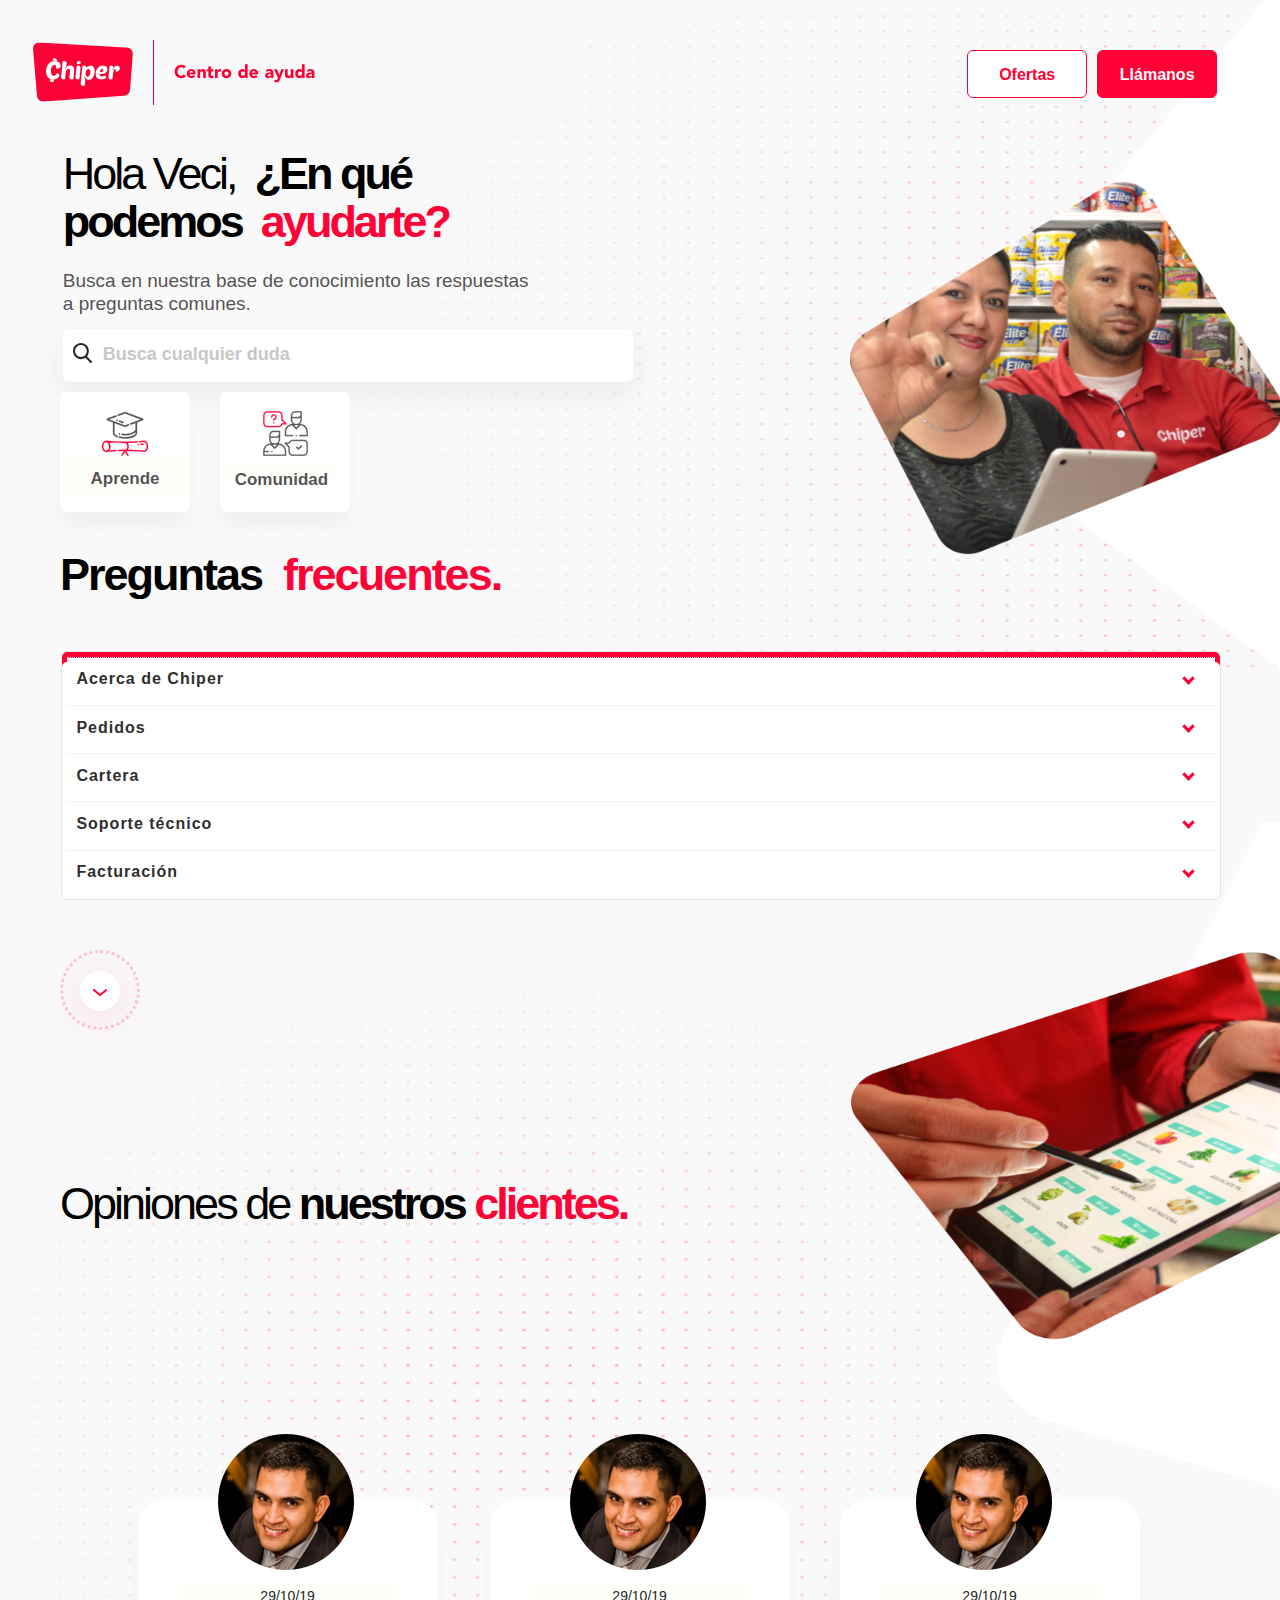
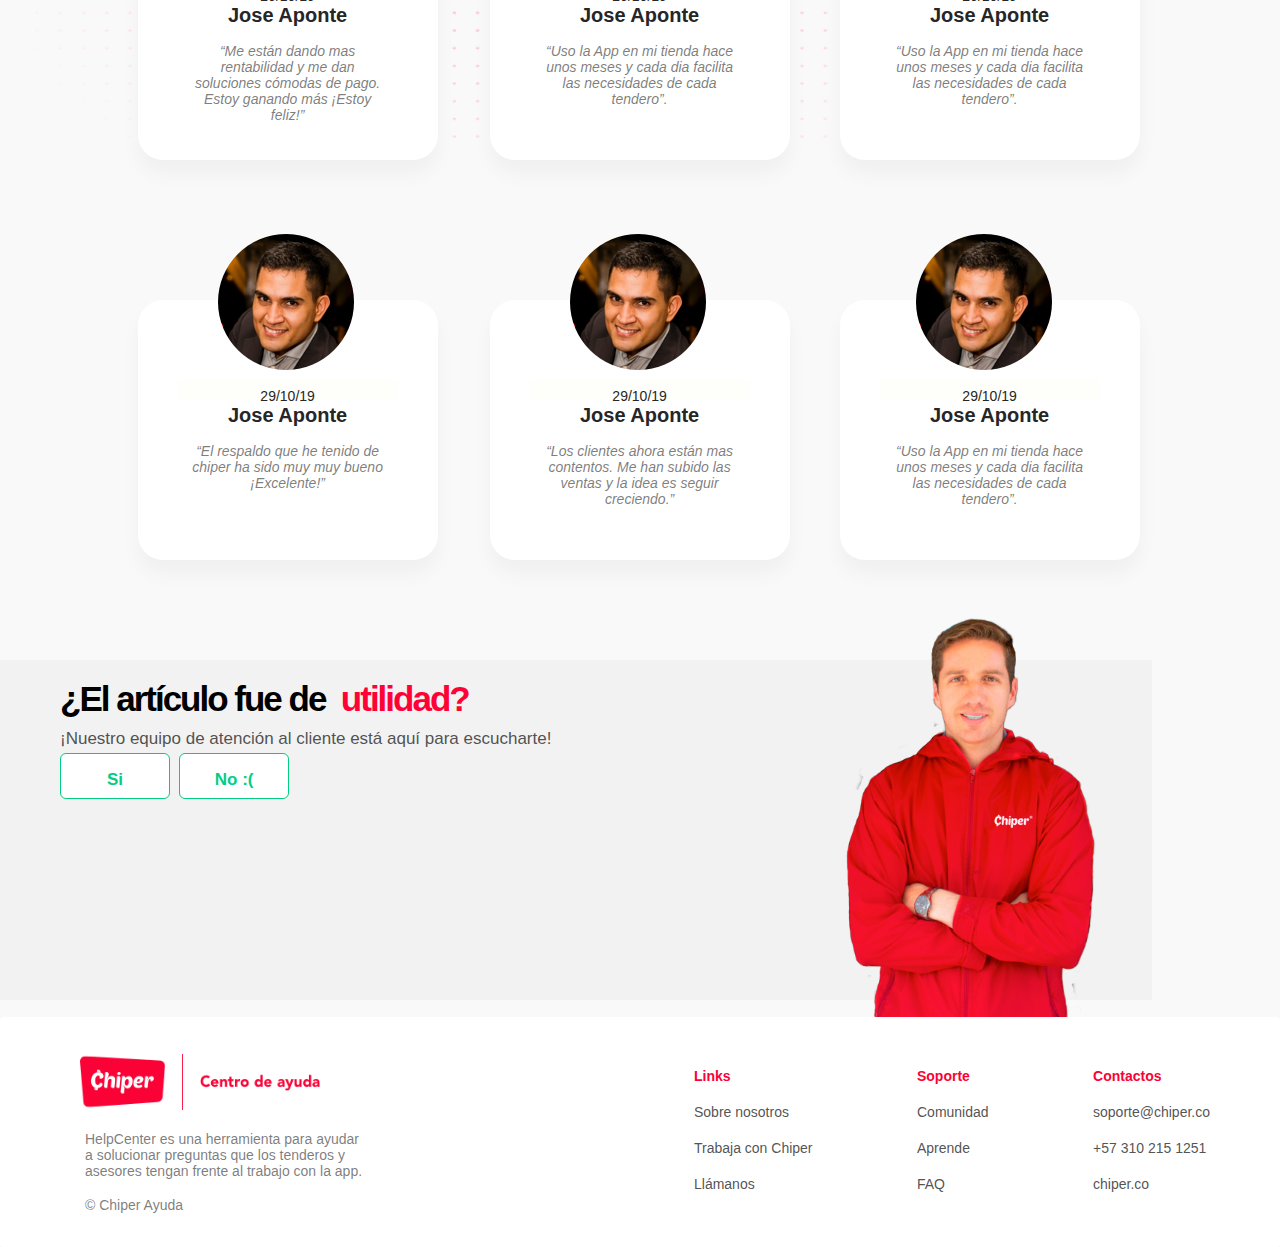
==== commit d8710949: "Update buscar.html" ====
--- a/buscar.html
+++ b/buscar.html
@@ -395,55 +395,63 @@
           <span style="color: #000000;">Opiniones de </span><span style="color: #000000;"><b>nuestros</b></span><span
             style="color: #ff0136;"><b>&nbspclientes.</b></span>
         </div>
-        <div class="cuadro">
-          <h2 class="fecha">29/10/19 <br> <span class="nombr">Jose Aponte</span> <br><br><span class="coment">“Me
-              están dando mas rentabilidad y me dan soluciones cómodas de pago. Estoy ganando más ¡Estoy
-              feliz!”</span></h2>
-        </div>
-        <img src="img/oval.png" srcset="img/oval@2x.png 2x,
+
+        <div class="mover">
+          <div class="cuadro">
+            <h2 class="fecha">29/10/19 <br> <span class="nombr">Jose Aponte</span> <br><br><span class="coment">“Me
+                están dando mas rentabilidad y me dan soluciones cómodas de pago. Estoy ganando más ¡Estoy
+                feliz!”</span></h2>
+          </div>
+          <img src="img/oval.png" srcset="img/oval@2x.png 2x,
       img/oval@3x.png 3x" class="foto">
 
-        <div class="cuadr">
-          <h2 class="fecha">29/10/19 <br> <span class="nombr">Jose Aponte</span> <br><br><span class="coment">“Uso
-              la App en mi tienda hace unos
-              meses y cada dia facilita las necesidades
-              de cada tendero”.</span></h2>
-        </div>
-        <img src="img/oval.png" srcset="img/oval@2x.png 2x,
+          <div class="cuadr">
+            <h2 class="fecha">29/10/19 <br> <span class="nombr">Jose Aponte</span> <br><br><span class="coment">“Uso
+                la App en mi tienda hace unos
+                meses y cada dia facilita las necesidades
+                de cada tendero”.</span></h2>
+          </div>
+          <img src="img/oval.png" srcset="img/oval@2x.png 2x,
   img/oval@3x.png 3x" class="fot">
 
-        <div class="cuad">
-          <h2 class="fecha">29/10/19 <br> <span class="nombr">Jose Aponte</span> <br><br><span class="coment">“El
-              respaldo que he tenido de chiper ha sido muy muy bueno ¡Excelente!”</span></h2>
-        </div>
-        <img src="img/oval.png" srcset="img/oval@2x.png 2x,
+  <div class="segund">
+      <h2 class="fecha">29/10/19 <br> <span class="nombr">Jose Aponte</span> <br><br><span class="coment">“Uso
+          la App en mi tienda hace unos
+          meses y cada dia facilita las necesidades
+          de cada tendero”.</span></h2>
+    </div>
+    <img src="img/oval.png" srcset="img/oval@2x.png 2x,
+img/oval@3x.png 3x" class="foty">
+
+        </div>
+
+        <div class="movera">
+
+          <div class="segundoc">
+            <h2 class="fecha">29/10/19 <br> <span class="nombr">Jose Aponte</span> <br><br><span class="coment">“Los
+                clientes ahora están mas contentos. Me han subido las ventas y la idea es seguir creciendo.”
+              </span></h2>
+          </div>
+          <img src="img/oval.png" srcset="img/oval@2x.png 2x,
+img/oval@3x.png 3x" class="fotuu">
+
+          <div class="segundo">
+            <h2 class="fecha">29/10/19 <br> <span class="nombr">Jose Aponte</span> <br><br><span class="coment">“Uso
+                la App en mi tienda hace unos
+                meses y cada dia facilita las necesidades
+                de cada tendero”.</span></h2>
+          </div>
+          <img src="img/oval.png" srcset="img/oval@2x.png 2x,
+img/oval@3x.png 3x" class="fotu">
+         
+
+<div class="cuad">
+    <h2 class="fecha">29/10/19 <br> <span class="nombr">Jose Aponte</span> <br><br><span class="coment">“El
+        respaldo que he tenido de chiper ha sido muy muy bueno ¡Excelente!”</span></h2>
+  </div>
+  <img src="img/oval.png" srcset="img/oval@2x.png 2x,
 img/oval@3x.png 3x" class="fo">
-
-        <div class="segundoc">
-          <h2 class="fecha">29/10/19 <br> <span class="nombr">Jose Aponte</span> <br><br><span class="coment">“Los
-              clientes ahora están mas contentos. Me han subido las ventas y la idea es seguir creciendo.”
-            </span></h2>
-        </div>
-        <img src="img/oval.png" srcset="img/oval@2x.png 2x,
-img/oval@3x.png 3x" class="fotuu">
-
-        <div class="segundo">
-          <h2 class="fecha">29/10/19 <br> <span class="nombr">Jose Aponte</span> <br><br><span class="coment">“Uso
-              la App en mi tienda hace unos
-              meses y cada dia facilita las necesidades
-              de cada tendero”.</span></h2>
-        </div>
-        <img src="img/oval.png" srcset="img/oval@2x.png 2x,
-img/oval@3x.png 3x" class="fotu">
-
-        <div class="segund">
-          <h2 class="fecha">29/10/19 <br> <span class="nombr">Jose Aponte</span> <br><br><span class="coment">“Uso
-              la App en mi tienda hace unos
-              meses y cada dia facilita las necesidades
-              de cada tendero”.</span></h2>
-        </div>
-        <img src="img/oval.png" srcset="img/oval@2x.png 2x,
-img/oval@3x.png 3x" class="foty">
+        </div>
       </div>
     </section>
     <!-- div de la cuarta sección -->
--- a/css/responsive.css
+++ b/css/responsive.css
@@ -699,7 +699,7 @@
   background-color: #ffffff;
   display: inline-block;
   text-align: center;
-  top: 0px;  
+  top: 0px;
 }
 
 .sip {
@@ -1126,7 +1126,7 @@
     height: 552px;
   }
 
-  .contenedor .Shape{
+  .contenedor .Shape {
     display: none;
     position: absolute;
     top: 15px;
@@ -1356,7 +1356,7 @@
     margin-top: 8px;
   }
 
-  .contenedor .oval {    
+  .contenedor .oval {
     position: absolute;
     width: 80px;
     height: 80px;
@@ -1368,7 +1368,7 @@
     left: 30px;
   }
 
-  .contenedor .Oval {    
+  .contenedor .Oval {
     width: 40px;
     height: 40px;
     box-shadow: 0 6px 40px 0 rgba(255, 1, 54, 0.16);
@@ -1387,21 +1387,21 @@
     margin-top: 18px;
   }
 
-  .contenedor .dos{    
+  .contenedor .dos {
     margin-top: -150px;
     right: 0px;
     width: 100%;
     height: 763px;
   }
 
-  .contenedor .shape2{    
+  .contenedor .shape2 {
     margin-top: 10px;
     right: 0px;
     width: 100%;
     height: 763px;
   }
 
-  .contenedor .preguntas{
+  .contenedor .preguntas {
     width: 372px;
     height: 44px;
     font-size: 40px;
@@ -1416,7 +1416,7 @@
     left: 24px;
   }
 
-  .contenedor .Rectangle{
+  .contenedor .Rectangle {
     border-radius: 6px;
     border: solid 1px #e6e6e6;
     background-color: #ffffff;
@@ -1435,7 +1435,7 @@
     right: 0px;
   }
 
-  .contenedor .titu2{
+  .contenedor .titu2 {
     width: 350px;
     height: 128px;
     font-size: 40px;
@@ -1443,10 +1443,10 @@
     letter-spacing: -3px;
     position: absolute;
     top: 1100px;
-    left: 24px;    
-  }
-
-  .contenedor .cuadro{
+    left: 24px;
+  }
+
+  .contenedor .cuadro {
     width: 300px;
     height: 260px;
     border-radius: 25px;
@@ -1457,7 +1457,7 @@
     left: 30px;
   }
 
-  .contenedor .foto{
+  .contenedor .foto {
     width: 136px;
     height: 136px;
     object-fit: contain;
@@ -1466,7 +1466,7 @@
     left: 110px;
   }
 
-  .contenedor .cuadr{
+  .contenedor .cuadr {
     width: 300px;
     height: 260px;
     border-radius: 25px;
@@ -1477,7 +1477,7 @@
     left: 358px;
   }
 
-  .contenedor .fot{
+  .contenedor .fot {
     width: 136px;
     height: 136px;
     object-fit: contain;
@@ -1486,7 +1486,7 @@
     left: 438px;
   }
 
-  .contenedor .cuad{
+  .contenedor .cuad {
     width: 300px;
     height: 260px;
     border-radius: 25px;
@@ -1497,7 +1497,7 @@
     left: 30px;
   }
 
-  .contenedor .fo{
+  .contenedor .fo {
     width: 136px;
     height: 136px;
     object-fit: contain;
@@ -1506,7 +1506,7 @@
     left: 110px;
   }
 
-  .contenedor .segundoc{
+  .contenedor .segundoc {
     width: 300px;
     height: 260px;
     border-radius: 25px;
@@ -1517,7 +1517,7 @@
     left: 358px;
   }
 
-  .contenedor .fotuu{
+  .contenedor .fotuu {
     width: 136px;
     height: 136px;
     object-fit: contain;
@@ -1526,7 +1526,7 @@
     left: 438px;
   }
 
-  .contenedor .segundo{
+  .contenedor .segundo {
     width: 300px;
     height: 260px;
     border-radius: 25px;
@@ -1537,7 +1537,7 @@
     left: 30px;
   }
 
-  .contenedor .fotu{
+  .contenedor .fotu {
     width: 136px;
     height: 136px;
     object-fit: contain;
@@ -1546,7 +1546,7 @@
     left: 110px;
   }
 
-  .contenedor .segund{
+  .contenedor .segund {
     width: 300px;
     height: 260px;
     border-radius: 25px;
@@ -1557,7 +1557,7 @@
     left: 358px;
   }
 
-  .contenedor .foty{
+  .contenedor .foty {
     width: 136px;
     height: 136px;
     object-fit: contain;
@@ -1566,7 +1566,7 @@
     left: 438px;
   }
 
-  .contenedor .util{
+  .contenedor .util {
     width: 590px;
     height: 340px;
     border-radius: 0px;
@@ -1576,11 +1576,11 @@
     left: 0px;
   }
 
-  .contenedor .imgagi{
+  .contenedor .imgagi {
     float: right;
   }
 
-  .contenedor .Ayuda-Alex{
+  .contenedor .Ayuda-Alex {
     width: 250px;
     height: 400px;
     left: 900px;
@@ -1589,7 +1589,7 @@
     left: 436px;
   }
 
-  .contenedor .pregunts{
+  .contenedor .pregunts {
     width: 500px;
     height: 44px;
     font-size: 30px;
@@ -1604,7 +1604,7 @@
     left: 30px;
   }
 
-  .contenedor .comen{
+  .contenedor .comen {
     width: 650px;
     height: 24px;
     font-size: 14px;
@@ -1617,7 +1617,7 @@
     margin-top: 10px;
   }
 
-  .contenedor .si{
+  .contenedor .si {
     width: 107px;
     height: 43px;
     border-radius: 6px;
@@ -1627,7 +1627,7 @@
     display: inline-block;
   }
 
-  .contenedor .no{
+  .contenedor .no {
     width: 107px;
     height: 43px;
     border-radius: 6px;
@@ -1635,10 +1635,10 @@
     background-color: #ffffff;
     display: inline-block;
     text-align: center;
-    top: 0px;  
-  }
-
-  .contenedor .sip{
+    top: 0px;
+  }
+
+  .contenedor .sip {
     width: 14px;
     height: 20px;
     font-size: 15px;
@@ -1652,12 +1652,12 @@
     vertical-align: middle;
   }
 
-  .contenedor .bjar{
+  .contenedor .bjar {
     margin-top: 0px;
     text-align: center;
   }
 
-  .contenedor .llamnos{
+  .contenedor .llamnos {
     width: 247px;
     height: 110px;
     box-shadow: 0 10px 20px 0 rgba(0, 0, 0, 0.08);
@@ -1668,7 +1668,7 @@
     top: 120px;
   }
 
-  .contenedor .lmnos{
+  .contenedor .lmnos {
     width: 393px;
     height: 168px;
     box-shadow: 0 10px 20px 0 rgba(0, 0, 0, 0.08);
@@ -1680,28 +1680,28 @@
     top: 120px;
   }
 
-  .contenedor .messagen{    
-      width: 500px;
-      height: 57px;
-      font-size: 11px;
-      font-weight: normal;
-      font-stretch: normal;
-      font-style: normal;
-      line-height: normal;
-      letter-spacing: normal;
-      color: rgba(38, 38, 38, 0.6);
-      position: absolute;
-      left: 15px;
-      top: 20px;
-      text-align: left;    
-  }
-
-  .contenedor .mssa{
+  .contenedor .messagen {
+    width: 500px;
+    height: 57px;
+    font-size: 11px;
+    font-weight: normal;
+    font-stretch: normal;
+    font-style: normal;
+    line-height: normal;
+    letter-spacing: normal;
+    color: rgba(38, 38, 38, 0.6);
+    position: absolute;
+    left: 15px;
+    top: 20px;
+    text-align: left;
+  }
+
+  .contenedor .mssa {
     position: absolute;
     top: 0px;
   }
 
-  .contenedor .prim{
+  .contenedor .prim {
     width: 500px;
     height: 57px;
     font-size: 12px;
@@ -1717,7 +1717,7 @@
     text-align: left;
   }
 
-  .contenedor .prime{
+  .contenedor .prime {
     width: 500px;
     height: 57px;
     font-size: 12px;
@@ -1733,7 +1733,7 @@
     text-align: left;
   }
 
-  .contenedor .primer{
+  .contenedor .primer {
     width: 500px;
     height: 57px;
     font-size: 12px;
@@ -1749,7 +1749,7 @@
     text-align: left;
   }
 
-  .contenedor .primera{
+  .contenedor .primera {
     width: 500px;
     height: 57px;
     font-size: 12px;
@@ -1765,7 +1765,7 @@
     text-align: left;
   }
 
-  .contenedor .enviar{
+  .contenedor .enviar {
     width: 107px;
     height: 43px;
     border-radius: 6px;
@@ -1778,7 +1778,7 @@
     top: -127px;
   }
 
-  .contenedor .envi{
+  .contenedor .envi {
     width: 47px;
     height: 20px;
     font-size: 15px;
@@ -1792,13 +1792,13 @@
     vertical-align: middle;
   }
 
-  .contenedor .log{
+  .contenedor .log {
     position: absolute;
     top: 20px;
     left: 10px;
   }
 
-  .contenedor .footer{
+  .contenedor .footer {
     width: 100%;
     height: 230px;
     background-color: #ffffff;
@@ -1807,7 +1807,7 @@
     left: 0px;
   }
 
-  .contenedor .logito{
+  .contenedor .logito {
     position: relative;
     width: 220px;
     height: 50px;
@@ -1816,7 +1816,7 @@
     margin-left: 20px;
   }
 
-  .contenedor .help{
+  .contenedor .help {
     width: 240px;
     height: 57px;
     font-size: 12px;
@@ -1830,7 +1830,7 @@
     left: 25px;
   }
 
-  .contenedor .-Chiper-Ayuda{
+  .contenedor .-Chiper-Ayuda {
     width: 325px;
     height: 19px;
     font-size: 13px;
@@ -1845,21 +1845,21 @@
     left: 25px;
   }
 
-  .contenedor .menu{
+  .contenedor .menu {
     float: right;
     margin-top: 10px;
   }
 
-  .contenedor .menu li{
+  .contenedor .menu li {
     display: inline-block;
   }
 
-  .contenedor .menu a{
+  .contenedor .menu a {
     padding: 10px;
     font-size: 12px;
   }
 
-  .contenedor .Links{
+  .contenedor .Links {
     width: 47px;
     height: 20px;
     font-size: 17px;
@@ -1868,10 +1868,10 @@
     font-style: normal;
     line-height: normal;
     letter-spacing: normal;
-    
-  }
-
-  .contenedor .letra{
+
+  }
+
+  .contenedor .letra {
     width: 110px;
     height: 11px;
     font-size: 15px;
@@ -1884,8 +1884,7 @@
   }
 }
 
-
-@media screen and (min-width: 1096px) {
+@media screen and (min-width: 800px) {
   .contenedor .contenido {
     grid-column: 1 / -1;
   }
@@ -1903,7 +1902,7 @@
   }
 }
 
-@media screen and (min-width: 1096px) {
+@media screen and (min-width: 800px) {
 
   .contenedor .dimension2 {
     display: inline-block;
@@ -1914,7 +1913,7 @@
     height: 552px;
   }
 
-  .contenedor .Shape{
+  .contenedor .Shape {
     display: none;
     position: absolute;
     top: 15px;
@@ -1935,12 +1934,805 @@
     display: inline-block;
     position: absolute;
     top: 0px;
+    width: 350px;
+    height: 550px;
+  }
+
+  .contenedor .derec {
+    position: relative;
+    margin-top: 0px;
+    right: 0px;
+  }
+
+  .contenedor .text {
+    font-size: 15px;
+  }
+
+  .contenedor .textd {
+    font-size: 15px;
+  }
+
+  .contenedor .Group-7 {
+    position: relative;
+    width: 283px;
+    height: 65px;
+    object-fit: contain;
+    margin-top: 0px;
+    margin-left: 0px;
+
+  }
+
+  .contenedor .llamanos {
+    width: 190px;
+    height: 65px;
+    box-shadow: 0 10px 20px 0 rgba(0, 0, 0, 0.08);
+    background-color: #ffffff;
+    text-align: left;
+    border-radius: 13px;
+    position: absolute;
+    top: 59px;
+    right: 0px;
+  }
+
+  .contenedor .mensaje {
+    width: 190px;
+
+    font-size: 11px;
+    font-weight: normal;
+    font-stretch: normal;
+    font-style: normal;
+    line-height: normal;
+    letter-spacing: normal;
+    color: rgba(38, 38, 38, 0.6);
+    position: absolute;
+    left: 10px;
+    top: 5px;
+    text-align: left;
+  }
+
+  .contenedor .mensaj {
+    width: 168px;
+    font-size: 12px;
+    font-weight: normal;
+    font-stretch: normal;
+    font-style: normal;
+    line-height: normal;
+    letter-spacing: normal;
+    color: black;
+    position: absolute;
+  }
+
+  .contenedor .mensa {
+    position: absolute;
+    top: 18px;
+  }
+
+  .contenedor .titulo {
+    position: relative;
+    width: 550px;
+    height: 97px;
+    font-size: 40px;
+    line-height: 1.07;
+    letter-spacing: -3px;
+    left: 0px;
+  }
+
+  .contenedor .slogan {
+    position: relative;
+    width: 310px;
+    height: 28px;
+    font-size: 17px;
+    font-weight: 400;
+    font-stretch: normal;
+    font-style: normal;
+    line-height: 1.2;
+    color: rgba(38, 38, 38, 0.8);
+    top: 0px;
+    left: 0px;
+  }
+
+  .contenedor .buscador {
+    position: relative;
+    width: 380px;
+    height: 45px;
+    border-radius: 6px;
+    box-shadow: 0 12px 20px 6px rgba(0, 0, 0, 0.04);
+    background-color: #ffffff;
+    top: 0px;
+    left: 0px;
+    line-height: 2;
+  }
+
+  .contenedor .Group {
+    position: absolute;
+    margin: 5px;
+    width: 15px;
+    height: 15px;
+    margin-top: 14px;
+    object-fit: contain;
+    left: 5px;
+  }
+
+  .contenedor .outlinenone {
+    outline: none;
+    background-color: #ffffff;
+    border: 0;
+    left: 0px;
+    top: 10px;
+  }
+
+  .contenedor .duda {
+    position: relative;
+    width: 345px;
+    height: 20px;
+    opacity: 0.4;
+    font-size: 15px;
+    font-weight: 600;
+    font-stretch: normal;
+    font-style: normal;
+    line-height: 1.11;
+    color: #2f2f2f;
+  }
+
+  .contenedor .aprende {
+    position: absolute;
+    display: inline-block;
+    width: 110px;
+    height: 100px;
+    border-radius: 6px;
+    box-shadow: 0 14px 20px 0 rgba(0, 0, 0, 0.04);
+    background-color: #ffffff;
+    margin-top: 10px;
+  }
+
+  .contenedor .graduation {
+    width: 38px;
+    height: 37px;
+    object-fit: contain;
+    display: block;
+    margin: auto;
+  }
+
+  .contenedor .Aprende {
+    width: 110px;
+    height: 22px;
+    font-size: 12px;
+    font-weight: 900;
+    font-stretch: normal;
+    font-style: normal;
+    line-height: normal;
+    letter-spacing: normal;
+    text-align: center;
+    color: rgba(38, 38, 38, 0.8);
+    text-decoration: none;
+    margin-top: 8px;
+  }
+
+  .contenedor .comunidad {
+    position: absolute;
+    display: inline-block;
+    width: 110px;
+    height: 100px;
+    border-radius: 6px;
+    box-shadow: 0 14px 20px 0 rgba(0, 0, 0, 0.04);
+    background-color: #ffffff;
+    margin: 130px;
+    margin-top: 10px;
+  }
+
+  .contenedor .conversation-1 {
+    width: 38px;
+    height: 37px;
+    object-fit: contain;
+    display: block;
+    margin: auto;
+  }
+
+  .contenedor .Comunidad {
+    width: 110px;
+    height: 22px;
+    font-size: 12px;
+    font-weight: 900;
+    font-stretch: normal;
+    font-style: normal;
+    line-height: normal;
+    letter-spacing: normal;
+    text-align: center;
+    color: rgba(38, 38, 38, 0.8);
+    text-decoration: none;
+    margin-top: 8px;
+  }
+
+  .contenedor .oval {
+    position: absolute;
+    width: 80px;
+    height: 80px;
+    border: solid 1.4px rgba(255, 1, 54, 0.2);
+    border-width: 3px 3px 3px;
+    border-style: dotted;
+    border-radius: 100px;
+    margin-top: 80px;
+    left: 30px;
+  }
+
+  .contenedor .Oval {
+    width: 40px;
+    height: 40px;
+    box-shadow: 0 6px 40px 0 rgba(255, 1, 54, 0.16);
+    background-color: #ffffff;
+    border-radius: 100px;
+    text-align: center;
+    margin: auto;
+    margin-top: 18px;
+  }
+
+  .contenedor .-Icon-olor {
+    width: 14px;
+    height: 7px;
+    object-fit: contain;
+    margin: auto;
+    margin-top: 18px;
+  }
+
+  .contenedor .dos {
+    margin-top: -150px;
+    right: 0px;
+    width: 100%;
+    height: 763px;
+  }
+
+  .contenedor .shape2 {
+    margin-top: 10px;
+    right: 0px;
+    width: 100%;
+    height: 763px;
+  }
+
+  .contenedor .preguntas {
+    width: 372px;
+    height: 44px;
+    font-size: 40px;
+    font-weight: 900;
+    font-stretch: normal;
+    font-style: normal;
+    line-height: 1.1;
+    letter-spacing: -2px;
+    color: #ff0136;
+    position: absolute;
+    top: 500px;
+    left: 24px;
+  }
+
+  .contenedor .Rectangle {
+    border-radius: 6px;
+    border: solid 1px #e6e6e6;
+    background-color: #ffffff;
+    position: absolute;
+    display: grid;
+    top: 580px;
+    left: 95px;
+  }
+
+  .contenedor .tablet {
+    display: inline-block;
+    position: absolute;
+    top: 410px;
+    width: 350px;
+    height: 550px;
+    right: 0px;
+  }
+
+  .contenedor .titu2 {
+    width: 350px;
+    height: 128px;
+    font-size: 40px;
+    line-height: 1.07;
+    letter-spacing: -3px;
+    position: absolute;
+    top: 1100px;
+    left: 24px;
+  }
+
+  .contenedor .cuadro {
+    width: 300px;
+    height: 260px;
+    border-radius: 25px;
+    box-shadow: 0 14px 20px 0 rgba(0, 0, 0, 0.04);
+    background-color: #ffffff;
+    position: absolute;
+    top: 1500px;
+    left: 80px;
+  }
+
+  .contenedor .foto {
+    width: 136px;
+    height: 136px;
+    object-fit: contain;
+    position: absolute;
+    top: 1434px;
+    left: 160px;
+  }
+
+  .contenedor .cuadr {
+    width: 300px;
+    height: 260px;
+    border-radius: 25px;
+    box-shadow: 0 14px 20px 0 rgba(0, 0, 0, 0.04);
+    background-color: #ffffff;
+    position: absolute;
+    top: 1500px;
+    left: 418px;
+  }
+
+  .contenedor .fot {
+    width: 136px;
+    height: 136px;
+    object-fit: contain;
+    position: absolute;
+    top: 1434px;
+    left: 498px;
+  }
+
+  .contenedor .cuad {
+    width: 300px;
+    height: 260px;
+    border-radius: 25px;
+    box-shadow: 0 14px 20px 0 rgba(0, 0, 0, 0.04);
+    background-color: #ffffff;
+    position: absolute;
+    top: 1900px;
+    left: 80px;
+  }
+
+  .contenedor .fo {
+    width: 136px;
+    height: 136px;
+    object-fit: contain;
+    position: absolute;
+    top: 1834px;
+    left: 160px;
+  }
+
+  .contenedor .segundoc {
+    width: 300px;
+    height: 260px;
+    border-radius: 25px;
+    box-shadow: 0 14px 20px 0 rgba(0, 0, 0, 0.04);
+    background-color: #ffffff;
+    position: absolute;
+    top: 1900px;
+    left: 418px;
+  }
+
+  .contenedor .fotuu {
+    width: 136px;
+    height: 136px;
+    object-fit: contain;
+    position: absolute;
+    top: 1834px;
+    left: 498px;
+  }
+
+  .contenedor .segundo {
+    width: 300px;
+    height: 260px;
+    border-radius: 25px;
+    box-shadow: 0 14px 20px 0 rgba(0, 0, 0, 0.04);
+    background-color: #ffffff;
+    position: absolute;
+    top: 2300px;
+    left: 80px;
+  }
+
+  .contenedor .fotu {
+    width: 136px;
+    height: 136px;
+    object-fit: contain;
+    position: absolute;
+    top: 2234px;
+    left: 160px;
+  }
+
+  .contenedor .segund {
+    width: 300px;
+    height: 260px;
+    border-radius: 25px;
+    box-shadow: 0 14px 20px 0 rgba(0, 0, 0, 0.04);
+    background-color: #ffffff;
+    position: absolute;
+    top: 2300px;
+    left: 418px;
+  }
+
+  .contenedor .foty {
+    width: 136px;
+    height: 136px;
+    object-fit: contain;
+    position: absolute;
+    top: 2234px;
+    left: 498px;
+  }
+
+  .contenedor .util {
+    width: 85%;
+    height: 340px;
+    border-radius: 0px;
+    background-color: #f2f2f2;
+    position: absolute;
+    top: 2650px;
+    left: 0px;
+  }
+
+  .contenedor .imgagi {
+    float: right;
+  }
+
+  .contenedor .Ayuda-Alex {
+    width: 250px;
+    height: 400px;
+    left: 900px;
+    position: absolute;
+    top: 2610px;
+    left: 550px;
+  }
+
+  .contenedor .pregunts {
+    width: 500px;
+    height: 10px;
+    font-size: 30px;
+    font-weight: 900;
+    font-stretch: normal;
+    font-style: normal;
+    line-height: 1.1;
+    letter-spacing: -2px;
+    color: #ff0136;
+    position: absolute;
+    top: 2680px;
+    left: 30px;
+  }
+
+  .contenedor .mayus {
+    font-size: 35px;
+  }
+
+  .contenedor .comen {
+    width: 650px;
+    height: 24px;
+    font-size: 14px;
+    font-weight: normal;
+    font-stretch: normal;
+    font-style: normal;
+    line-height: 1.2;
+    letter-spacing: normal;
+    color: rgba(38, 38, 38, 0.8);
+    margin-top: 10px;
+  }
+
+  .contenedor .si {
+    width: 107px;
+    height: 43px;
+    border-radius: 6px;
+    border: solid 1.4px #03cd83;
+    background-color: #ffffff;
+    text-align: center;
+    display: inline-block;
+  }
+
+  .contenedor .no {
+    width: 107px;
+    height: 43px;
+    border-radius: 6px;
+    border: solid 1.4px #03cd83;
+    background-color: #ffffff;
+    display: inline-block;
+    text-align: center;
+    top: 0px;
+  }
+
+  .contenedor .sip {
+    width: 14px;
+    height: 20px;
+    font-size: 15px;
+    font-weight: 900;
+    font-stretch: normal;
+    font-style: normal;
+    line-height: 1.25;
+    letter-spacing: normal;
+    text-align: center;
+    color: #03cd83;
+    vertical-align: middle;
+  }
+
+  .contenedor .bjar {
+    margin-top: 0px;
+    text-align: center;
+  }
+
+  .contenedor .llamnos {
+    width: 247px;
+    height: 110px;
+    box-shadow: 0 10px 20px 0 rgba(0, 0, 0, 0.08);
+    background-color: #ffffff;
+    text-align: left;
+    border-radius: 13px;
+    position: absolute;
+    top: 125px;
+  }
+
+  .contenedor .lmnos {
+    width: 460px;
+    height: 168px;
+    box-shadow: 0 10px 20px 0 rgba(0, 0, 0, 0.08);
+    background-color: #ffffff;
+    text-align: left;
+    border-radius: 13px;
+    position: absolute;
+    left: 0px;
+    top: 125px;
+  }
+
+  .contenedor .messagen {
+    width: 500px;
+    height: 57px;
+    font-size: 13px;
+    font-weight: normal;
+    font-stretch: normal;
+    font-style: normal;
+    line-height: normal;
+    letter-spacing: normal;
+    color: rgba(38, 38, 38, 0.6);
+    position: absolute;
+    left: 15px;
+    top: 20px;
+    text-align: left;
+  }
+
+  .contenedor .mssa {
+    position: absolute;
+    top: 0px;
+  }
+
+  .contenedor .prim {
+    width: 500px;
+    height: 57px;
+    font-size: 13px;
+    font-weight: normal;
+    font-stretch: normal;
+    font-style: normal;
+    line-height: normal;
+    letter-spacing: normal;
+    color: rgba(38, 38, 38, 0.6);
+    position: absolute;
+    left: 15px;
+    top: 50px;
+    text-align: left;
+  }
+
+  .contenedor .prime {
+    width: 500px;
+    height: 57px;
+    font-size: 13px;
+    font-weight: normal;
+    font-stretch: normal;
+    font-style: normal;
+    line-height: normal;
+    letter-spacing: normal;
+    color: rgba(38, 38, 38, 0.6);
+    position: absolute;
+    left: 15px;
+    top: 75px;
+    text-align: left;
+  }
+
+  .contenedor .primer {
+    width: 500px;
+    height: 57px;
+    font-size: 13px;
+    font-weight: normal;
+    font-stretch: normal;
+    font-style: normal;
+    line-height: normal;
+    letter-spacing: normal;
+    color: rgba(38, 38, 38, 0.6);
+    position: absolute;
+    left: 15px;
+    top: 100px;
+    text-align: left;
+  }
+
+  .contenedor .primera {
+    width: 500px;
+    height: 57px;
+    font-size: 13px;
+    font-weight: normal;
+    font-stretch: normal;
+    font-style: normal;
+    line-height: normal;
+    letter-spacing: normal;
+    color: rgba(38, 38, 38, 0.6);
+    position: absolute;
+    left: 15px;
+    top: 125px;
+    text-align: left;
+  }
+
+  .contenedor .enviar {
+    width: 107px;
+    height: 43px;
+    border-radius: 6px;
+    background-color: #fa0236;
+    margin-top: 195px;
+    left: -200px;
+    position: absolute;
+    text-align: center;
+    vertical-align: middle;
+    top: -121px;
+  }
+
+  .contenedor .envi {
+    width: 47px;
+    height: 20px;
+    font-size: 15px;
+    font-weight: 900;
+    font-stretch: normal;
+    font-style: normal;
+    line-height: 1.25;
+    letter-spacing: normal;
+    text-align: center;
+    color: #ffffff;
+    vertical-align: middle;
+  }
+
+  .contenedor .log {
+    position: absolute;
+    top: 20px;
+    left: 10px;
+  }
+
+  .contenedor .footer {
+    width: 100%;
+    height: 230px;
+    background-color: #ffffff;
+    position: absolute;
+    top: 3010px;
+    left: 0px;
+  }
+
+  .contenedor .logito {
+    position: relative;
+    width: 220px;
+    height: 50px;
+    object-fit: contain;
+    margin-top: 10px;
+    margin-left: 20px;
+  }
+
+  .contenedor .help {
+    width: 280px;
+    height: 57px;
+    font-size: 14px;
+    font-weight: normal;
+    font-stretch: normal;
+    font-style: normal;
+    line-height: normal;
+    letter-spacing: normal;
+    color: rgba(38, 38, 38, 0.6);
+    position: absolute;
+    left: 25px;
+    margin-top: 10px;
+  }
+
+  .contenedor .-Chiper-Ayuda {
+    width: 325px;
+    height: 19px;
+    font-size: 14px;
+    font-weight: normal;
+    font-stretch: normal;
+    font-style: normal;
+    line-height: normal;
+    letter-spacing: normal;
+    color: rgba(38, 38, 38, 0.6);
+    position: absolute;
+    top: 160px;
+    left: 25px;
+  }
+
+  .contenedor .menu {
+    float: right;
+    margin-top: 10px;
+  }
+
+  .contenedor .menu li {
+    display: inline-block;
+  }
+
+  .contenedor .menu a {
+    padding: 15px;
+    font-size: 13px;
+  }
+
+  .contenedor .Links {
+    width: 47px;
+    height: 20px;
+    font-size: 17px;
+    font-weight: 900;
+    font-stretch: normal;
+    font-style: normal;
+    line-height: normal;
+    letter-spacing: normal;
+
+  }
+
+  .contenedor .letra {
+    width: 110px;
+    height: 11px;
+    font-size: 15px;
+    font-weight: normal;
+    font-stretch: normal;
+    font-style: normal;
+    line-height: normal;
+    letter-spacing: normal;
+    color: rgba(38, 38, 38, 0.8);
+  }
+}
+
+
+@media screen and (min-width: 1096px) {
+  .contenedor .contenido {
+    grid-column: 1 / -1;
+  }
+
+  .contenedor .sidebar {
+    grid-column: 1 / -1;
+  }
+
+  .contenedor .widget-1 {
+    grid-column: span 2;
+  }
+
+  .contenedor .logo {
+    width: auto;
+  }
+}
+
+@media screen and (min-width: 1096px) {
+
+  .contenedor .dimension2 {
+    display: inline-block;
+    position: absolute;
+    top: 15px;
+    right: 0px;
+    width: 100%;
+    height: 552px;
+  }
+
+  .contenedor .Shape {
+    display: none;
+    position: absolute;
+    top: 15px;
+    right: 0px;
+    width: 100%;
+    height: 863px;
+  }
+
+  .contenedor .Imagen {
+    display: none;
+    position: absolute;
+    top: 0px;
+    width: 330px;
+    height: 440px;
+  }
+
+  .contenedor .Imagen2 {
+    display: inline-block;
+    position: absolute;
+    top: 0px;
     width: 360px;
     height: 600px;
   }
 
-  .contenedor .logo{
-    position: absolute;    
+  .contenedor .logo {
+    position: absolute;
   }
 
   .contenedor .derec {
@@ -2151,10 +2943,10 @@
     text-decoration: none;
     margin-top: 3px;
     margin-left: -11px;
-    
-  }
-
-  .contenedor .oval {    
+
+  }
+
+  .contenedor .oval {
     position: absolute;
     width: 80px;
     height: 80px;
@@ -2166,7 +2958,7 @@
     left: 60px;
   }
 
-  .contenedor .Oval {    
+  .contenedor .Oval {
     width: 40px;
     height: 40px;
     box-shadow: 0 6px 40px 0 rgba(255, 1, 54, 0.16);
@@ -2185,21 +2977,21 @@
     margin-top: 18px;
   }
 
-  .contenedor .dos{    
+  .contenedor .dos {
     margin-top: -150px;
     right: 0px;
     width: 100%;
     height: 763px;
   }
 
-  .contenedor .shape2{    
+  .contenedor .shape2 {
     margin-top: 10px;
     right: 0px;
     width: 100%;
     height: 763px;
   }
 
-  .contenedor .preguntas{
+  .contenedor .preguntas {
     width: 372px;
     height: 44px;
     font-size: 45px;
@@ -2214,7 +3006,7 @@
     left: 60px;
   }
 
-  .contenedor .Rectangle{
+  .contenedor .Rectangle {
     border-radius: 6px;
     border: solid 1px #e6e6e6;
     background-color: #ffffff;
@@ -2233,7 +3025,7 @@
     right: 0px;
   }
 
-  .contenedor .titu2{
+  .contenedor .titu2 {
     width: 600px;
     height: 128px;
     font-size: 45px;
@@ -2241,10 +3033,10 @@
     letter-spacing: -3px;
     position: absolute;
     top: 1180px;
-    left: 60px;    
-  }
-
-  .contenedor .cuadro{
+    left: 60px;
+  }
+
+  .contenedor .cuadro {
     width: 300px;
     height: 260px;
     border-radius: 25px;
@@ -2255,7 +3047,7 @@
     left: 48px;
   }
 
-  .contenedor .foto{
+  .contenedor .foto {
     width: 136px;
     height: 136px;
     object-fit: contain;
@@ -2264,7 +3056,7 @@
     left: 128px;
   }
 
-  .contenedor .cuadr{
+  .contenedor .cuadr {
     width: 300px;
     height: 260px;
     border-radius: 25px;
@@ -2275,7 +3067,7 @@
     left: 400px;
   }
 
-  .contenedor .fot{
+  .contenedor .fot {
     width: 136px;
     height: 136px;
     object-fit: contain;
@@ -2284,7 +3076,7 @@
     left: 480px;
   }
 
-  .contenedor .cuad{
+  .contenedor .cuad {
     width: 300px;
     height: 260px;
     border-radius: 25px;
@@ -2295,7 +3087,7 @@
     left: 48px;
   }
 
-  .contenedor .fo{
+  .contenedor .fo {
     width: 136px;
     height: 136px;
     object-fit: contain;
@@ -2304,7 +3096,7 @@
     left: 128px;
   }
 
-  .contenedor .segundoc{
+  .contenedor .segundoc {
     width: 300px;
     height: 260px;
     border-radius: 25px;
@@ -2315,7 +3107,7 @@
     left: 400px;
   }
 
-  .contenedor .fotuu{
+  .contenedor .fotuu {
     width: 136px;
     height: 136px;
     object-fit: contain;
@@ -2324,7 +3116,7 @@
     left: 480px;
   }
 
-  .contenedor .segundo{
+  .contenedor .segundo {
     width: 300px;
     height: 260px;
     border-radius: 25px;
@@ -2335,7 +3127,7 @@
     left: 750px;
   }
 
-  .contenedor .fotu{
+  .contenedor .fotu {
     width: 136px;
     height: 136px;
     object-fit: contain;
@@ -2344,7 +3136,7 @@
     left: 826px;
   }
 
-  .contenedor .segund{
+  .contenedor .segund {
     width: 300px;
     height: 260px;
     border-radius: 25px;
@@ -2355,7 +3147,7 @@
     left: 750px;
   }
 
-  .contenedor .foty{
+  .contenedor .foty {
     width: 136px;
     height: 136px;
     object-fit: contain;
@@ -2364,7 +3156,7 @@
     left: 826px;
   }
 
-  .contenedor .util{
+  .contenedor .util {
     width: 90%;
     height: 340px;
     border-radius: 0px;
@@ -2374,12 +3166,13 @@
     left: 0px;
   }
 
-  .contenedor .imgagi{
-    position: absolute;
-    left: 306px;    
-  }
-
-  .contenedor .Ayuda-Alex{
+  .contenedor .imgagi {
+    float: right;
+    position: absolute;
+    left: 306px;
+  }
+
+  .contenedor .Ayuda-Alex {
     width: 250px;
     height: 400px;
     left: 900px;
@@ -2388,7 +3181,11 @@
     left: 540px;
   }
 
-  .contenedor .pregunts{
+  .contenedor .mayus {
+    font-size: 35px;
+  }
+
+  .contenedor .pregunts {
     width: 500px;
     height: 44px;
     font-size: 40px;
@@ -2403,7 +3200,7 @@
     left: 60px;
   }
 
-  .contenedor .comen{
+  .contenedor .comen {
     width: 650px;
     height: 24px;
     font-size: 17px;
@@ -2416,7 +3213,7 @@
     margin-top: 10px;
   }
 
-  .contenedor .si{
+  .contenedor .si {
     width: 110px;
     height: 46px;
     border-radius: 6px;
@@ -2426,7 +3223,7 @@
     display: inline-block;
   }
 
-  .contenedor .no{
+  .contenedor .no {
     width: 110px;
     height: 46px;
     border-radius: 6px;
@@ -2434,10 +3231,10 @@
     background-color: #ffffff;
     display: inline-block;
     text-align: center;
-    top: 0px;  
-  }
-
-  .contenedor .sip{
+    top: 0px;
+  }
+
+  .contenedor .sip {
     width: 14px;
     height: 20px;
     font-size: 17px;
@@ -2450,15 +3247,15 @@
     color: #03cd83;
     vertical-align: middle;
     top: 10px;
-    
-  }
-
-  .contenedor .bjar{
+
+  }
+
+  .contenedor .bjar {
     margin-top: 0px;
     text-align: center;
   }
 
-  .contenedor .llamnos{
+  .contenedor .llamnos {
     width: 247px;
     height: 110px;
     box-shadow: 0 10px 20px 0 rgba(0, 0, 0, 0.08);
@@ -2469,7 +3266,7 @@
     top: 135px;
   }
 
-  .contenedor .lmnos{
+  .contenedor .lmnos {
     width: 525px;
     height: 168px;
     box-shadow: 0 10px 20px 0 rgba(0, 0, 0, 0.08);
@@ -2481,28 +3278,28 @@
     top: 135px;
   }
 
-  .contenedor .messagen{    
-      width: 500px;
-      height: 57px;
-      font-size: 15px;
-      font-weight: normal;
-      font-stretch: normal;
-      font-style: normal;
-      line-height: normal;
-      letter-spacing: normal;
-      color: rgba(38, 38, 38, 0.6);
-      position: absolute;
-      left: 15px;
-      top: 20px;
-      text-align: left;    
-  }
-
-  .contenedor .mssa{
+  .contenedor .messagen {
+    width: 500px;
+    height: 57px;
+    font-size: 15px;
+    font-weight: normal;
+    font-stretch: normal;
+    font-style: normal;
+    line-height: normal;
+    letter-spacing: normal;
+    color: rgba(38, 38, 38, 0.6);
+    position: absolute;
+    left: 15px;
+    top: 20px;
+    text-align: left;
+  }
+
+  .contenedor .mssa {
     position: absolute;
     top: 0px;
   }
 
-  .contenedor .prim{
+  .contenedor .prim {
     width: 500px;
     height: 57px;
     font-size: 14px;
@@ -2518,7 +3315,7 @@
     text-align: left;
   }
 
-  .contenedor .prime{
+  .contenedor .prime {
     width: 500px;
     height: 57px;
     font-size: 14px;
@@ -2534,7 +3331,7 @@
     text-align: left;
   }
 
-  .contenedor .primer{
+  .contenedor .primer {
     width: 500px;
     height: 57px;
     font-size: 14px;
@@ -2550,7 +3347,7 @@
     text-align: left;
   }
 
-  .contenedor .primera{
+  .contenedor .primera {
     width: 500px;
     height: 57px;
     font-size: 14px;
@@ -2566,7 +3363,7 @@
     text-align: left;
   }
 
-  .contenedor .enviar{
+  .contenedor .enviar {
     width: 107px;
     height: 43px;
     border-radius: 6px;
@@ -2576,10 +3373,10 @@
     position: absolute;
     text-align: center;
     vertical-align: middle;
-    top: -114px;
-  }
-
-  .contenedor .envi{
+    top: -120px;
+  }
+
+  .contenedor .envi {
     width: 47px;
     height: 20px;
     font-size: 17px;
@@ -2593,13 +3390,13 @@
     vertical-align: middle;
   }
 
-  .contenedor .log{
+  .contenedor .log {
     position: absolute;
     top: 20px;
     left: 60px;
   }
 
-  .contenedor .footer{
+  .contenedor .footer {
     width: 100%;
     height: 230px;
     background-color: #ffffff;
@@ -2608,7 +3405,7 @@
     left: 0px;
   }
 
-  .contenedor .logito{
+  .contenedor .logito {
     position: relative;
     width: 240px;
     height: 70px;
@@ -2617,7 +3414,7 @@
     margin-left: 20px;
   }
 
-  .contenedor .help{
+  .contenedor .help {
     width: 280px;
     height: 57px;
     font-size: 14px;
@@ -2631,7 +3428,7 @@
     left: 25px;
   }
 
-  .contenedor .-Chiper-Ayuda{
+  .contenedor .-Chiper-Ayuda {
     width: 325px;
     height: 19px;
     font-size: 14px;
@@ -2646,21 +3443,21 @@
     left: 25px;
   }
 
-  .contenedor .menu{
+  .contenedor .menu {
     float: right;
     margin-top: 30px;
   }
 
-  .contenedor .menu li{
+  .contenedor .menu li {
     display: inline-block;
   }
 
-  .contenedor .menu a{
+  .contenedor .menu a {
     padding: 50px;
     font-size: 14px;
   }
 
-  .contenedor .Links{
+  .contenedor .Links {
     width: 47px;
     height: 20px;
     font-size: 18px;
@@ -2669,10 +3466,10 @@
     font-style: normal;
     line-height: normal;
     letter-spacing: normal;
-    
-  }
-
-  .contenedor .letra{
+
+  }
+
+  .contenedor .letra {
     width: 110px;
     height: 11px;
     font-size: 15px;
@@ -2684,3 +3481,820 @@
     color: rgba(38, 38, 38, 0.8);
   }
 }
+
+@media screen and (min-width: 1280px) {
+  .contenedor .contenido {
+    grid-column: 1 / -1;
+  }
+
+  .contenedor .sidebar {
+    grid-column: 1 / -1;
+  }
+
+  .contenedor .widget-1 {
+    grid-column: span 2;
+  }
+
+  .contenedor .logo {
+    width: auto;
+  }
+}
+
+@media screen and (min-width: 1280px) {
+
+  .contenedor .dimension2 {
+    display: inline-block;
+    position: absolute;
+    top: 15px;
+    right: 0px;
+    width: 100%;
+    height: 652px;
+  }
+
+  .contenedor .Shape {
+    display: none;
+    position: absolute;
+    top: 15px;
+    right: 0px;
+    width: 100%;
+    height: 863px;
+  }
+
+  .contenedor .Imagen {
+    display: none;
+    position: absolute;
+    top: 0px;
+    width: 330px;
+    height: 440px;
+  }
+
+  .contenedor .Imagen2 {
+    display: inline-block;
+    position: absolute;
+    top: 0px;
+    width: 430px;
+    height: 670px;
+  }
+
+  .contenedor .logo {
+    position: absolute;
+  }
+
+  .contenedor .derec {
+    position: relative;
+    margin-top: 10px;
+    right: 30px;
+  }
+
+  .contenedor .text {
+    font-size: 16px;
+    top: 10px;
+  }
+
+  .contenedor .textd {
+    font-size: 16px;
+  }
+
+  .contenedor .Group-7 {
+    position: relative;
+    width: 283px;
+    height: 65px;
+    object-fit: contain;
+    margin-top: 0px;
+    margin-left: 0px;
+
+  }
+
+  .contenedor .llamanos {
+    width: 190px;
+    height: 65px;
+    box-shadow: 0 10px 20px 0 rgba(0, 0, 0, 0.08);
+    background-color: #ffffff;
+    text-align: left;
+    border-radius: 13px;
+    position: absolute;
+    top: 59px;
+    right: 0px;
+  }
+
+  .contenedor .mensaje {
+    width: 190px;
+
+    font-size: 11px;
+    font-weight: normal;
+    font-stretch: normal;
+    font-style: normal;
+    line-height: normal;
+    letter-spacing: normal;
+    color: rgba(38, 38, 38, 0.6);
+    position: absolute;
+    left: 10px;
+    top: 5px;
+    text-align: left;
+  }
+
+  .contenedor .mensaj {
+    width: 168px;
+    font-size: 12px;
+    font-weight: normal;
+    font-stretch: normal;
+    font-style: normal;
+    line-height: normal;
+    letter-spacing: normal;
+    color: black;
+    position: absolute;
+  }
+
+  .contenedor .mensa {
+    position: absolute;
+    top: 18px;
+  }
+
+  .contenedor .titulo {
+    position: relative;
+    width: 550px;
+    height: 97px;
+    font-size: 45px;
+    line-height: 1.07;
+    letter-spacing: -3px;
+    left: 30px;
+    margin-top: 20px;
+  }
+
+  .contenedor .slogan {
+    position: relative;
+    width: 480px;
+    height: 28px;
+    font-size: 19px;
+    font-weight: 400;
+    font-stretch: normal;
+    font-style: normal;
+    line-height: 1.2;
+    color: rgba(38, 38, 38, 0.8);
+    top: 0px;
+    left: 30px;
+  }
+
+  .contenedor .buscador {
+    position: relative;
+    width: 570px;
+    height: 53px;
+    border-radius: 6px;
+    box-shadow: 0 12px 20px 6px rgba(0, 0, 0, 0.04);
+    background-color: #ffffff;
+    top: 0px;
+    left: 30px;
+    line-height: 2;
+  }
+
+  .contenedor .Group {
+    position: absolute;
+    margin: 5px;
+    width: 20px;
+    height: 20px;
+    margin-top: 14px;
+    object-fit: contain;
+    left: 5px;
+  }
+
+  .contenedor .outlinenone {
+    outline: none;
+    background-color: #ffffff;
+    border: 0;
+    left: 0px;
+    top: 15px;
+  }
+
+  .contenedor .duda {
+    position: relative;
+    width: 530px;
+    height: 20px;
+    opacity: 0.4;
+    font-size: 18px;
+    font-weight: 600;
+    font-stretch: normal;
+    font-style: normal;
+    line-height: 1.11;
+    color: #2f2f2f;
+  }
+
+  .contenedor .aprende {
+    position: absolute;
+    display: inline-block;
+    width: 130px;
+    height: 120px;
+    border-radius: 6px;
+    box-shadow: 0 14px 20px 0 rgba(0, 0, 0, 0.04);
+    background-color: #ffffff;
+    margin-top: 10px;
+    left: 60px;
+  }
+
+  .contenedor .graduation {
+    width: 48px;
+    height: 47px;
+    object-fit: contain;
+    display: block;
+    margin: auto;
+  }
+
+  .contenedor .Aprende {
+    width: 110px;
+    height: 22px;
+    font-size: 17px;
+    font-weight: 900;
+    font-stretch: normal;
+    font-style: normal;
+    line-height: normal;
+    letter-spacing: normal;
+    text-align: center;
+    color: rgba(38, 38, 38, 0.8);
+    text-decoration: none;
+    margin-top: 8px;
+  }
+
+  .contenedor .comunidad {
+    position: absolute;
+    display: inline-block;
+    width: 130px;
+    height: 120px;
+    border-radius: 6px;
+    box-shadow: 0 14px 20px 0 rgba(0, 0, 0, 0.04);
+    background-color: #ffffff;
+    margin: 130px;
+    margin-top: 10px;
+    left: 90px;
+  }
+
+  .contenedor .conversation-1 {
+    width: 48px;
+    height: 47px;
+    object-fit: contain;
+    display: block;
+    margin: auto;
+  }
+
+  .contenedor .Comunidad {
+    width: 110px;
+    height: 22px;
+    font-size: 17px;
+    font-weight: 900;
+    font-stretch: normal;
+    font-style: normal;
+    line-height: normal;
+    letter-spacing: normal;
+    text-align: center;
+    color: rgba(38, 38, 38, 0.8);
+    text-decoration: none;
+    margin-top: 3px;
+    margin-left: -11px;
+
+  }
+
+  .contenedor .oval {
+    position: absolute;
+    width: 80px;
+    height: 80px;
+    border: solid 1.4px rgba(255, 1, 54, 0.2);
+    border-width: 3px 3px 3px;
+    border-style: dotted;
+    border-radius: 100px;
+    margin-top: 160px;
+    left: 60px;
+  }
+
+  .contenedor .Oval {
+    width: 40px;
+    height: 40px;
+    box-shadow: 0 6px 40px 0 rgba(255, 1, 54, 0.16);
+    background-color: #ffffff;
+    border-radius: 100px;
+    text-align: center;
+    margin: auto;
+    margin-top: 18px;
+  }
+
+  .contenedor .-Icon-olor {
+    width: 14px;
+    height: 7px;
+    object-fit: contain;
+    margin: auto;
+    margin-top: 18px;
+  }
+
+  .contenedor .dos {
+    margin-top: -150px;
+    right: 0px;
+    width: 100%;
+    height: 763px;
+  }
+
+  .contenedor .shape2 {
+    margin-top: 10px;
+    right: 0px;
+    width: 100%;
+    height: 763px;
+  }
+
+  .contenedor .preguntas {
+    width: 372px;
+    height: 44px;
+    font-size: 45px;
+    font-weight: 900;
+    font-stretch: normal;
+    font-style: normal;
+    line-height: 1.1;
+    letter-spacing: -2px;
+    color: #ff0136;
+    position: absolute;
+    top: 550px;
+    left: 60px;
+  }
+
+  .contenedor .Rectangle {
+    border-radius: 6px;
+    border: solid 1px #e6e6e6;
+    background-color: #ffffff;
+    position: absolute;
+    display: grid;
+    top: 650px;
+    left: 295px;
+  }
+
+  .contenedor .mover {
+    position: absolute;
+    top: 0%;
+    left: 7%;
+  }
+
+  .contenedor .movera {
+    position: absolute;
+    top: 0%;
+    left: 7%;
+  }
+
+  .contenedor .tablet {
+    display: inline-block;
+    position: absolute;
+    top: 410px;
+    width: 430px;
+    height: 670px;
+    right: 0px;
+  }
+
+  .contenedor .titu2 {
+    width: 600px;
+    height: 128px;
+    font-size: 45px;
+    line-height: 1.07;
+    letter-spacing: -3px;
+    position: absolute;
+    top: 1180px;
+    left: 60px;
+  }
+
+  .contenedor .cuadro {
+    width: 300px;
+    height: 260px;
+    border-radius: 25px;
+    box-shadow: 0 14px 20px 0 rgba(0, 0, 0, 0.04);
+    background-color: #ffffff;
+    position: absolute;
+    top: 1500px;
+    left: 48px;
+  }
+
+  .contenedor .foto {
+    width: 136px;
+    height: 136px;
+    object-fit: contain;
+    position: absolute;
+    top: 1434px;
+    left: 128px;
+  }
+
+  .contenedor .cuadr {
+    width: 300px;
+    height: 260px;
+    border-radius: 25px;
+    box-shadow: 0 14px 20px 0 rgba(0, 0, 0, 0.04);
+    background-color: #ffffff;
+    position: absolute;
+    top: 1500px;
+    left: 400px;
+  }
+
+  .contenedor .fot {
+    width: 136px;
+    height: 136px;
+    object-fit: contain;
+    position: absolute;
+    top: 1434px;
+    left: 480px;
+  }
+
+  .contenedor .cuad {
+    width: 300px;
+    height: 260px;
+    border-radius: 25px;
+    box-shadow: 0 14px 20px 0 rgba(0, 0, 0, 0.04);
+    background-color: #ffffff;
+    position: absolute;
+    top: 1900px;
+    left: 48px;
+  }
+
+  .contenedor .fo {
+    width: 136px;
+    height: 136px;
+    object-fit: contain;
+    position: absolute;
+    top: 1834px;
+    left: 128px;
+  }
+
+  .contenedor .segundoc {
+    width: 300px;
+    height: 260px;
+    border-radius: 25px;
+    box-shadow: 0 14px 20px 0 rgba(0, 0, 0, 0.04);
+    background-color: #ffffff;
+    position: absolute;
+    top: 1900px;
+    left: 400px;
+  }
+
+  .contenedor .fotuu {
+    width: 136px;
+    height: 136px;
+    object-fit: contain;
+    position: absolute;
+    top: 1834px;
+    left: 480px;
+  }
+
+  .contenedor .segundo {
+    width: 300px;
+    height: 260px;
+    border-radius: 25px;
+    box-shadow: 0 14px 20px 0 rgba(0, 0, 0, 0.04);
+    background-color: #ffffff;
+    position: absolute;
+    top: 1900px;
+    left: 750px;
+  }
+
+  .contenedor .fotu {
+    width: 136px;
+    height: 136px;
+    object-fit: contain;
+    position: absolute;
+    top: 1834px;
+    left: 826px;
+  }
+
+  .contenedor .segund {
+    width: 300px;
+    height: 260px;
+    border-radius: 25px;
+    box-shadow: 0 14px 20px 0 rgba(0, 0, 0, 0.04);
+    background-color: #ffffff;
+    position: absolute;
+    top: 1500px;
+    left: 750px;
+  }
+
+  .contenedor .foty {
+    width: 136px;
+    height: 136px;
+    object-fit: contain;
+    position: absolute;
+    top: 1434px;
+    left: 826px;
+  }
+
+  .contenedor .util {
+    width: 90%;
+    height: 340px;
+    border-radius: 0px;
+    background-color: #f2f2f2;
+    position: absolute;
+    top: 2260px;
+    left: 0px;
+  }
+
+  .contenedor .imgagi {
+    float: right;
+    position: absolute;
+    left: 306px;
+  }
+
+  .contenedor .Ayuda-Alex {
+    width: 250px;
+    height: 400px;
+    left: 900px;
+    position: absolute;
+    top: 430px;
+    left: 540px;
+  }
+
+  .contenedor .mayus {
+    font-size: 35px;
+  }
+
+  .contenedor .pregunts {
+    width: 500px;
+    height: 44px;
+    font-size: 40px;
+    font-weight: 900;
+    font-stretch: normal;
+    font-style: normal;
+    line-height: 1.1;
+    letter-spacing: -2px;
+    color: #ff0136;
+    position: absolute;
+    top: 2280px;
+    left: 60px;
+  }
+
+  .contenedor .comen {
+    width: 650px;
+    height: 24px;
+    font-size: 17px;
+    font-weight: normal;
+    font-stretch: normal;
+    font-style: normal;
+    line-height: 1.2;
+    letter-spacing: normal;
+    color: rgba(38, 38, 38, 0.8);
+    margin-top: 10px;
+  }
+
+  .contenedor .si {
+    width: 110px;
+    height: 46px;
+    border-radius: 6px;
+    border: solid 1.4px #03cd83;
+    background-color: #ffffff;
+    text-align: center;
+    display: inline-block;
+  }
+
+  .contenedor .no {
+    width: 110px;
+    height: 46px;
+    border-radius: 6px;
+    border: solid 1.4px #03cd83;
+    background-color: #ffffff;
+    display: inline-block;
+    text-align: center;
+    top: 0px;
+  }
+
+  .contenedor .sip {
+    width: 14px;
+    height: 20px;
+    font-size: 17px;
+    font-weight: 900;
+    font-stretch: normal;
+    font-style: normal;
+    line-height: 1.25;
+    letter-spacing: normal;
+    text-align: center;
+    color: #03cd83;
+    vertical-align: middle;
+    top: 10px;
+
+  }
+
+  .contenedor .bjar {
+    margin-top: 0px;
+    text-align: center;
+  }
+
+  .contenedor .llamnos {
+    width: 247px;
+    height: 110px;
+    box-shadow: 0 10px 20px 0 rgba(0, 0, 0, 0.08);
+    background-color: #ffffff;
+    text-align: left;
+    border-radius: 13px;
+    position: absolute;
+    top: 135px;
+  }
+
+  .contenedor .lmnos {
+    width: 525px;
+    height: 168px;
+    box-shadow: 0 10px 20px 0 rgba(0, 0, 0, 0.08);
+    background-color: #ffffff;
+    text-align: left;
+    border-radius: 13px;
+    position: absolute;
+    left: 0px;
+    top: 135px;
+  }
+
+  .contenedor .messagen {
+    width: 500px;
+    height: 57px;
+    font-size: 15px;
+    font-weight: normal;
+    font-stretch: normal;
+    font-style: normal;
+    line-height: normal;
+    letter-spacing: normal;
+    color: rgba(38, 38, 38, 0.6);
+    position: absolute;
+    left: 15px;
+    top: 20px;
+    text-align: left;
+  }
+
+  .contenedor .mssa {
+    position: absolute;
+    top: 0px;
+  }
+
+  .contenedor .prim {
+    width: 500px;
+    height: 57px;
+    font-size: 14px;
+    font-weight: normal;
+    font-stretch: normal;
+    font-style: normal;
+    line-height: normal;
+    letter-spacing: normal;
+    color: rgba(38, 38, 38, 0.6);
+    position: absolute;
+    left: 15px;
+    top: 50px;
+    text-align: left;
+  }
+
+  .contenedor .prime {
+    width: 500px;
+    height: 57px;
+    font-size: 14px;
+    font-weight: normal;
+    font-stretch: normal;
+    font-style: normal;
+    line-height: normal;
+    letter-spacing: normal;
+    color: rgba(38, 38, 38, 0.6);
+    position: absolute;
+    left: 15px;
+    top: 75px;
+    text-align: left;
+  }
+
+  .contenedor .primer {
+    width: 500px;
+    height: 57px;
+    font-size: 14px;
+    font-weight: normal;
+    font-stretch: normal;
+    font-style: normal;
+    line-height: normal;
+    letter-spacing: normal;
+    color: rgba(38, 38, 38, 0.6);
+    position: absolute;
+    left: 15px;
+    top: 100px;
+    text-align: left;
+  }
+
+  .contenedor .primera {
+    width: 500px;
+    height: 57px;
+    font-size: 14px;
+    font-weight: normal;
+    font-stretch: normal;
+    font-style: normal;
+    line-height: normal;
+    letter-spacing: normal;
+    color: rgba(38, 38, 38, 0.6);
+    position: absolute;
+    left: 15px;
+    top: 125px;
+    text-align: left;
+  }
+
+  .contenedor .enviar {
+    width: 107px;
+    height: 43px;
+    border-radius: 6px;
+    background-color: #fa0236;
+    margin-top: 195px;
+    left: -188px;
+    position: absolute;
+    text-align: center;
+    vertical-align: middle;
+    top: -120px;
+  }
+
+  .contenedor .envi {
+    width: 47px;
+    height: 20px;
+    font-size: 17px;
+    font-weight: 900;
+    font-stretch: normal;
+    font-style: normal;
+    line-height: 1.25;
+    letter-spacing: normal;
+    text-align: center;
+    color: #ffffff;
+    vertical-align: middle;
+  }
+
+  .contenedor .log {
+    position: absolute;
+    top: 20px;
+    left: 60px;
+  }
+
+  .contenedor .footer {
+    width: 100%;
+    height: 230px;
+    background-color: #ffffff;
+    position: absolute;
+    top: 2617px;
+    left: 0px;
+  }
+
+  .contenedor .logito {
+    position: relative;
+    width: 240px;
+    height: 70px;
+    object-fit: contain;
+    margin-top: 10px;
+    margin-left: 20px;
+  }
+
+  .contenedor .help {
+    width: 280px;
+    height: 57px;
+    font-size: 14px;
+    font-weight: normal;
+    font-stretch: normal;
+    font-style: normal;
+    line-height: normal;
+    letter-spacing: normal;
+    color: rgba(38, 38, 38, 0.6);
+    position: absolute;
+    left: 25px;
+  }
+
+  .contenedor .-Chiper-Ayuda {
+    width: 325px;
+    height: 19px;
+    font-size: 14px;
+    font-weight: normal;
+    font-stretch: normal;
+    font-style: normal;
+    line-height: normal;
+    letter-spacing: normal;
+    color: rgba(38, 38, 38, 0.6);
+    position: absolute;
+    top: 160px;
+    left: 25px;
+  }
+
+  .contenedor .menu {
+    float: right;
+    margin-top: 30px;
+  }
+
+  .contenedor .menu li {
+    display: inline-block;
+  }
+
+  .contenedor .menu a {
+    padding: 50px;
+    font-size: 14px;
+  }
+
+  .contenedor .Links {
+    width: 47px;
+    height: 20px;
+    font-size: 18px;
+    font-weight: 900;
+    font-stretch: normal;
+    font-style: normal;
+    line-height: normal;
+    letter-spacing: normal;
+
+  }
+
+  .contenedor .letra {
+    width: 110px;
+    height: 11px;
+    font-size: 15px;
+    font-weight: normal;
+    font-stretch: normal;
+    font-style: normal;
+    line-height: normal;
+    letter-spacing: normal;
+    color: rgba(38, 38, 38, 0.8);
+  }
+}
--- a/css/box.css
+++ b/css/box.css
@@ -83,11 +83,9 @@
       width: 634px;    
       left: 248px;
     }
-
-  }
-  
-  
-  @media (min-width: 1096px){
+  }
+
+  @media (min-width: 800px){
     
     #accesos{
       display: inline-block;
@@ -101,11 +99,51 @@
       border: solid 1px #e6e6e6;
       border-radius: 6px;
       position: absolute;
+      width: 747px;    
+      left: 304px;
+    }
+
+  }
+  
+  
+  @media (min-width: 1096px){
+    
+    #accesos{
+      display: inline-block;
+      position: relative;        
+      transform: translate(-50%, 0);    
+      background-color: #fefffa;    
+      padding: 0.3em;    
+      max-width:1280px;   
+      min-width: 360px;
+      box-shadow: 0 10px 0 0 #ff0136 inset; 
+      border: solid 1px #e6e6e6;
+      border-radius: 6px;
+      position: absolute;
       width: 965px;    
       left: 248px;
     }
-
-  }
+  }
+
+  @media (min-width: 1280px){
+    
+    #accesos{
+      display: inline-block;
+      position: relative;        
+      transform: translate(-50%, 0);    
+      background-color: #fefffa;    
+      padding: 0.3em;    
+      max-width:1280px;   
+      min-width: 360px;
+      box-shadow: 0 10px 0 0 #ff0136 inset; 
+      border: solid 1px #e6e6e6;
+      border-radius: 6px;
+      position: absolute;
+      width: 1160px;    
+      left: 345px;
+    }
+  }
+
   h1, h2, p {
     color: #2f2f2f;    
   }
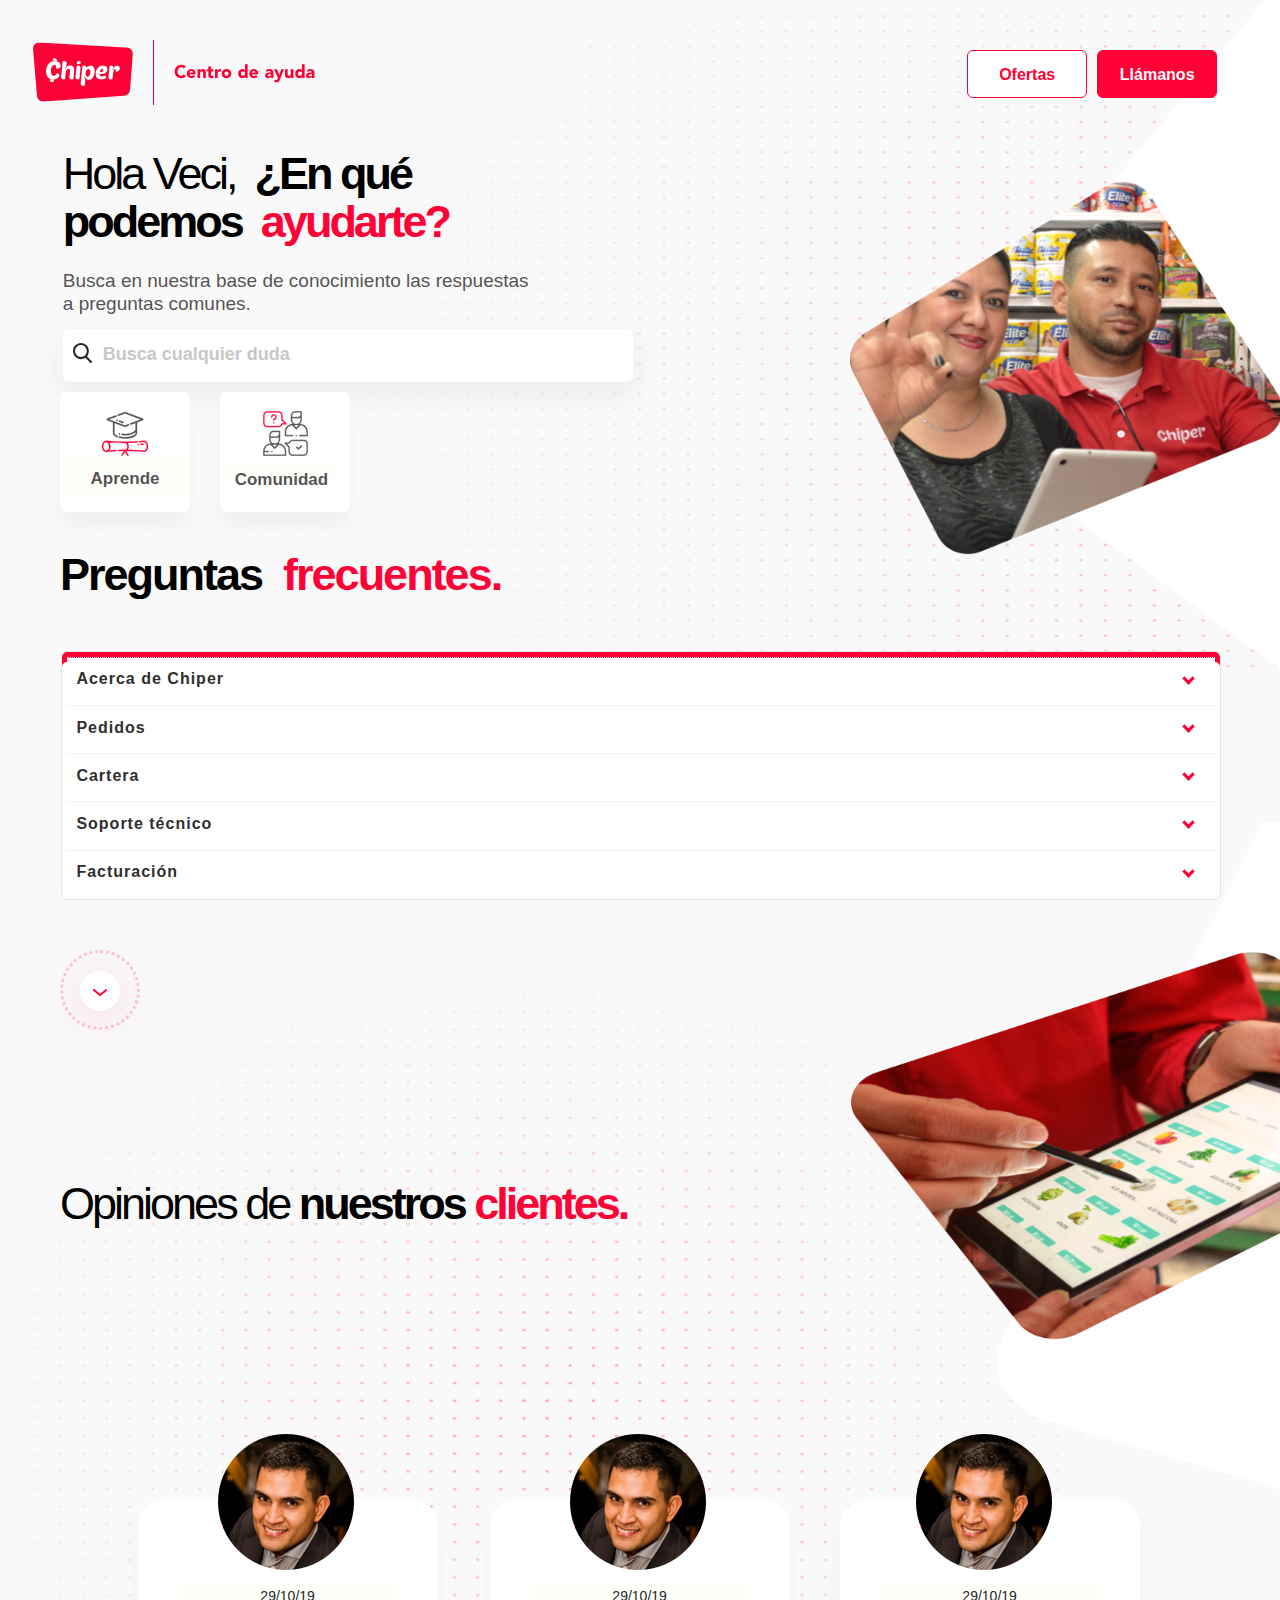
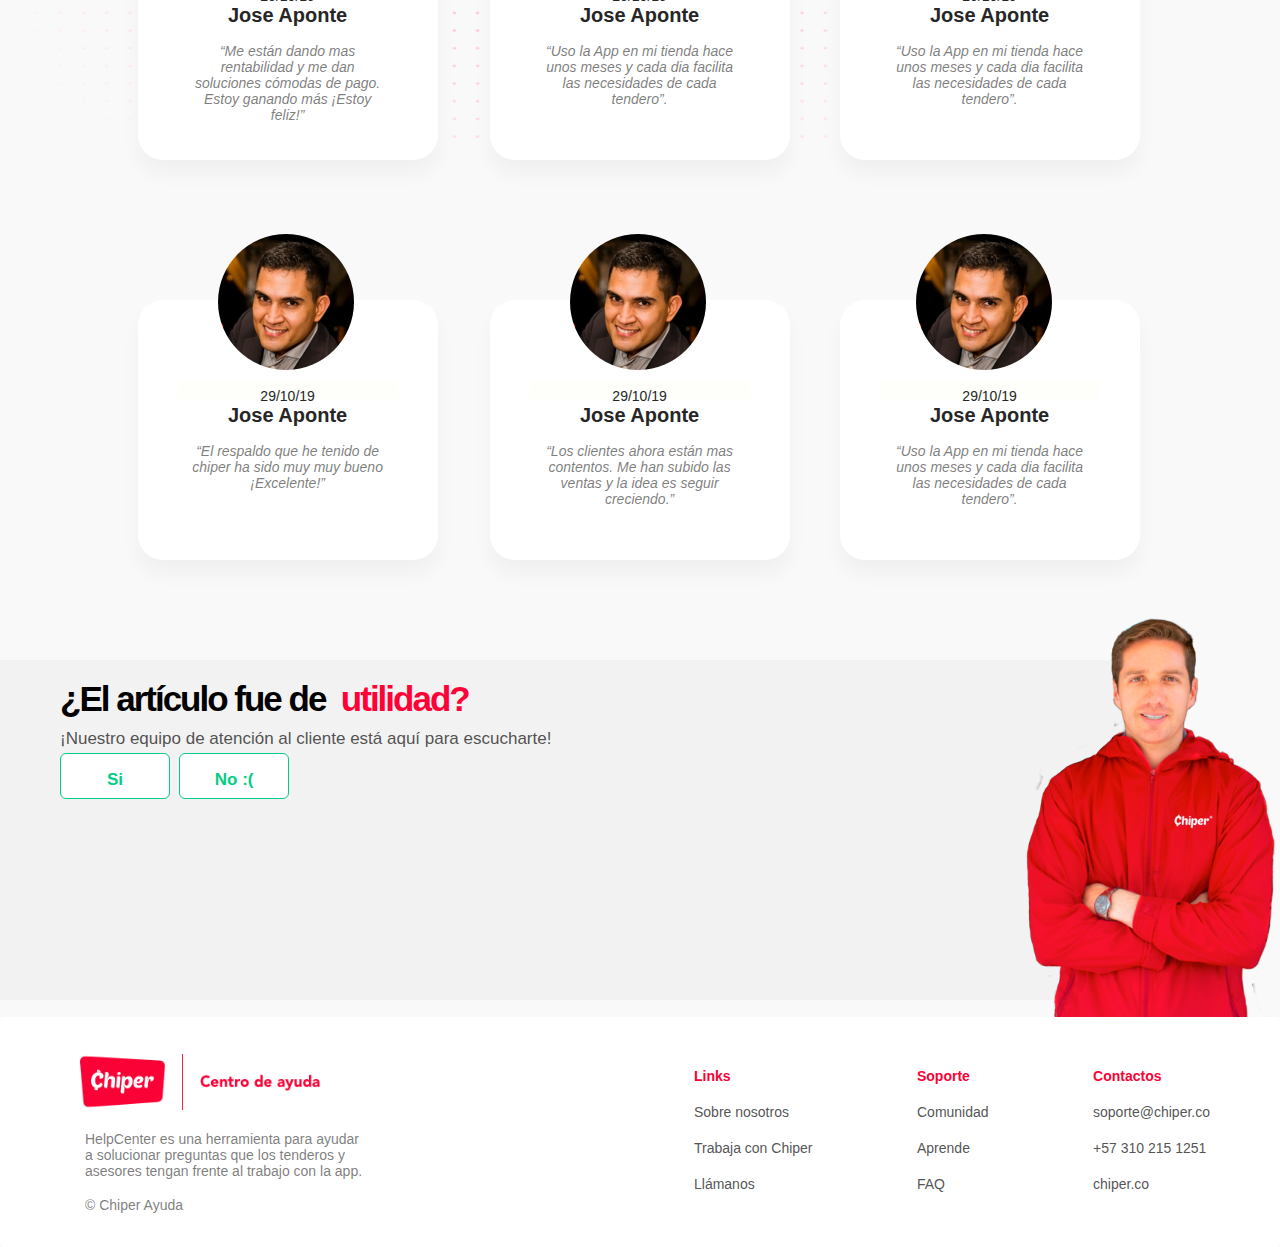
==== commit 21aa1a0a: "Update buscar.html" ====
--- a/buscar.html
+++ b/buscar.html
@@ -130,7 +130,7 @@
     </header>
     <section class="header" id="abajo">
       <div class="base">
-        <!-- div de la segunda sección -->
+        <!-- div de la segunda sección -->   
         <div class="dos">
           <div class="preguntas">
             <span style="color: #000000;"><b>Preguntas</b></span>&nbsp&nbsp<span
@@ -387,6 +387,10 @@
         <div class="dos">
           <img src="img/bomba.png" class="shape2">
         </div>
+        <div class="tablets">
+            <!-- imagen señora con asesor -->
+            <img src="img/pieza.png" alt="" class="tablets">
+          </div>
         <div class="tablet">
           <!-- imagen señora con asesor -->
           <img src="img/tablet.png" alt="" class="tablet">
--- a/css/responsive.css
+++ b/css/responsive.css
@@ -1426,6 +1426,15 @@
     left: 95px;
   }
 
+  .contenedor .tablets {
+    display: none;
+    position: absolute;
+    top: 410px;
+    width: 530px;
+    height: 770px;
+    right: 0px;
+  }
+
   .contenedor .tablet {
     display: inline-block;
     position: absolute;
@@ -2213,6 +2222,14 @@
     left: 95px;
   }
 
+  .contenedor .tablets {
+    display: none;
+    position: absolute;
+    top: 410px;
+    width: 530px;
+    height: 770px;
+    right: 0px;
+  }
   .contenedor .tablet {
     display: inline-block;
     position: absolute;
@@ -3016,6 +3033,15 @@
     left: 295px;
   }
 
+  .contenedor .tablets {
+    display: none;
+    position: absolute;
+    top: 410px;
+    width: 530px;
+    height: 770px;
+    right: 0px;
+  }
+
   .contenedor .tablet {
     display: inline-block;
     position: absolute;
@@ -3833,6 +3859,15 @@
     left: 7%;
   }
 
+  .contenedor .tablets {
+    display: none;
+    position: absolute;
+    top: 410px;
+    width: 530px;
+    height: 770px;
+    right: 0px;
+  }
+
   .contenedor .tablet {
     display: inline-block;
     position: absolute;
@@ -3986,7 +4021,7 @@
   .contenedor .imgagi {
     float: right;
     position: absolute;
-    left: 306px;
+    left: 38%;
   }
 
   .contenedor .Ayuda-Alex {
@@ -4298,3 +4333,832 @@
     color: rgba(38, 38, 38, 0.8);
   }
 }
+
+
+@media screen and (min-width: 1350px) {
+  .contenedor .contenido {
+    grid-column: 1 / -1;
+  }
+
+  .contenedor .sidebar {
+    grid-column: 1 / -1;
+  }
+
+  .contenedor .widget-1 {
+    grid-column: span 2;
+  }
+
+  .contenedor .logo {
+    width: auto;
+  }
+}
+
+@media screen and (min-width: 1350px) {
+
+  .contenedor .dimension2 {
+    display: none;
+    position: absolute;
+    top: 15px;
+    right: 0px;
+    width: 100%;
+    height: 652px;
+  }
+
+  .contenedor .Shape {
+    display: inline-block;
+    position: absolute;
+    top: 15px;
+    right: 0px;
+    width: 100%;
+    height: 863px;
+  }
+
+  .contenedor .Imagen {
+    display: inline-block;
+    position: absolute;
+    top: 0px;
+    width: 700px;
+    height: 901px;
+  }
+
+  .contenedor .Imagen2 {
+    display: none;
+    position: absolute;
+    top: 0px;
+    width: 430px;
+    height: 670px;
+  }
+
+  .contenedor .logo {
+    position: absolute;
+    top: 40px;
+    left: 100px;
+  }
+
+  .contenedor .derec {    
+    position: relative;
+    margin-top: 6px;
+    right: 20px;
+  }
+
+  .contenedor .text {
+    font-size: 16px;
+    font-weight: 550;
+    color: #ff0136;
+    text-decoration: none;
+  }
+
+  .contenedor .textd {
+    font-size: 16px;
+    font-weight: 550;
+    color: #ffffff;
+    text-decoration: none;
+  }
+
+  .contenedor .Group-7 {
+    position: relative;
+    width: 283px;
+    height: 65px;
+    object-fit: contain;
+    margin-top: 0px;
+    margin-left: 0px;
+
+  }
+
+  .contenedor .llamanos {
+    width: 220px;
+    height: 120px;
+    box-shadow: 0 10px 20px 0 rgba(0, 0, 0, 0.08);
+    background-color: #ffffff;
+    text-align: left;
+    border-radius: 13px;
+    position: absolute;
+    top: 58px;
+    right: 0px;
+  }
+
+  .contenedor .mensaje {
+    width: 190px;
+    font-size: 14px;
+    font-weight: normal;
+    font-stretch: normal;
+    font-style: normal;
+    line-height: normal;
+    letter-spacing: normal;
+    color: rgba(38, 38, 38, 0.6);
+    position: absolute;
+    left: 10px;
+    top: 20px;
+    text-align: left;
+  }
+
+  .contenedor .mensaj {
+    width: 168px;
+    font-size: 16px;
+    font-weight: normal;
+    font-stretch: normal;
+    font-style: normal;
+    line-height: normal;
+    letter-spacing: normal;
+    color: black;
+    position: absolute; 
+  }
+
+  .contenedor .mensa {
+    position: absolute;
+    top: 30px;
+  }
+
+  .contenedor .titulo {
+    position: relative;
+    width: 550px;
+    height: 97px;    
+    font-size: 53px;
+    line-height: 1.07;
+    letter-spacing: -3px;
+    left: 105px;
+    margin-top: 105px;
+  }
+
+  .contenedor .slogan {
+    position: relative;
+    width: 480px;
+    height: 28px;
+    font-size: 17px;
+    font-weight: 400;
+    font-stretch: normal;
+    font-style: normal;
+    line-height: 1.2;
+    color: rgba(38, 38, 38, 0.8);
+    top: 15px;
+    left: 105px;
+  }
+
+  .contenedor .buscador {
+    position: relative;
+    width: 465px;
+    height: 63px;
+    border-radius: 6px;
+    box-shadow: 0 12px 20px 6px rgba(0, 0, 0, 0.04);
+    background-color: #ffffff;
+    top: 30px;
+    left: 105px;
+    line-height: 2;
+  }
+
+  .contenedor .Group {
+    position: absolute;
+    margin: 5px;
+    width: 20px;
+    height: 20px;
+    margin-top: 19px;
+    object-fit: contain;
+    left: 10px;
+  }
+
+  .contenedor .outlinenone {
+    outline: none;
+    background-color: #ffffff;
+    border: 0;
+    left: 0px;
+    top: 20px;
+  }
+
+  .contenedor .duda {
+    position: relative;
+    width: 410px;
+    height: 20px;
+    opacity: 0.4;
+    font-size: 18px;
+    font-weight: 600;
+    font-stretch: normal;
+    font-style: normal;
+    line-height: 1.11;
+    color: #2f2f2f;
+  }
+
+  .contenedor .aprende {
+    width: 140px;
+    height: 124px;
+    border-radius: 6px;
+    box-shadow: 0 14px 20px 0 rgba(0, 0, 0, 0.04);
+    background-color: #ffffff;
+    position: absolute;
+    top: 510px;
+    left: 140px;
+  }
+
+  .contenedor .graduation {
+    width: 48px;
+    height: 47px;
+    object-fit: contain;
+    display: block;
+    margin: auto;
+  }
+
+  .contenedor .Aprende {
+    width: 110px;
+    height: 22px;
+    font-size: 17px;
+    font-weight: 900;
+    font-stretch: normal;
+    font-style: normal;
+    line-height: normal;
+    letter-spacing: normal;
+    text-align: center;
+    color: rgba(38, 38, 38, 0.8);
+    text-decoration: none;
+    margin-top: 8px;
+  }
+
+  .contenedor .comunidad {
+    width: 140px;
+    height: 124px;
+    border-radius: 6px;
+    box-shadow: 0 14px 20px 0 rgba(0, 0, 0, 0.04);
+    background-color: #ffffff;
+    position: absolute;
+    top: 510px;
+    left: 180px;
+  }
+
+  .contenedor .conversation-1 {
+    width: 48px;
+    height: 47px;
+    object-fit: contain;
+    display: block;
+    margin: auto;
+  }
+
+  .contenedor .Comunidad {
+    width: 110px;
+    height: 22px;
+    font-size: 17px;
+    font-weight: 900;
+    font-stretch: normal;
+    font-style: normal;
+    line-height: normal;
+    letter-spacing: normal;
+    text-align: center;
+    color: rgba(38, 38, 38, 0.8);
+    text-decoration: none;
+    margin-top: 3px;
+    margin-left: -11px;
+
+  }
+
+  .contenedor .oval {
+    position: absolute;
+    width: 80px;
+    height: 80px;
+    border: solid 1.4px rgba(255, 1, 54, 0.2);
+    border-width: 3px 3px 3px;
+    border-style: dotted;
+    border-radius: 100px;
+    margin-top: 0px;
+    left: 105px;
+  }
+
+  .contenedor .Oval {
+    width: 40px;
+    height: 40px;
+    box-shadow: 0 6px 40px 0 rgba(255, 1, 54, 0.16);
+    background-color: #ffffff;
+    border-radius: 100px;
+    text-align: center;
+    margin: auto;
+    margin-top: 18px;
+  }
+
+  .contenedor .-Icon-olor {
+    width: 14px;
+    height: 7px;
+    object-fit: contain;
+    margin: auto;
+    margin-top: 18px;
+  }
+
+  .contenedor .dos {
+    margin-top: -150px;
+    right: 0px;
+    width: 100%;
+    height: 763px;
+  }
+
+  .contenedor .shape2 {
+    margin-top: 10px;
+    right: 0px;
+    width: 100%;
+    height: 763px;
+  }
+
+  .contenedor .preguntas {
+    width: 372px;
+    height: 44px;
+    font-size: 45px;
+    font-weight: 900;
+    font-stretch: normal;
+    font-style: normal;
+    line-height: 1.1;
+    letter-spacing: -2px;
+    color: #ff0136;
+    position: absolute;
+    top: 980px;
+    left: 137px;
+  }
+
+  .contenedor .Rectangle {
+    border-radius: 6px;
+    border: solid 1px #e6e6e6;
+    background-color: #ffffff;
+    position: absolute;
+    display: grid;
+    top: 1090px;
+    left: 295px;
+  }
+
+  .contenedor .mover {
+    position: absolute;
+    top: 30%;
+    left: 10%;
+  }
+
+  .contenedor .movera {
+    position: absolute;
+    top: 30%;
+    left: 10%;
+  }
+
+  .contenedor .tablets {
+    display: inline-block;
+    position: absolute;
+    top: 410px;
+    width: 530px;
+    height: 770px;
+    right: 0px;
+  }
+
+  .contenedor .tablet {
+    display: none;
+    position: absolute;
+    top: 410px;
+    width: 430px;
+    height: 670px;
+    right: 0px;
+  }
+
+  .contenedor .titu2 {
+    position: absolute;    
+    width: 600px;
+    height: 128px;
+    left: 380px;
+    font-size: 45px;
+    line-height: 1.07;
+    letter-spacing: -3px;    
+    top: 1500px;    
+  }
+
+  .contenedor .cuadro {
+    width: 300px;
+    height: 260px;
+    border-radius: 25px;
+    box-shadow: 0 14px 20px 0 rgba(0, 0, 0, 0.04);
+    background-color: #ffffff;
+    position: absolute;
+    top: 1500px;
+    left: 48px;
+  }
+
+  .contenedor .foto {
+    width: 136px;
+    height: 136px;
+    object-fit: contain;
+    position: absolute;
+    top: 1434px;
+    left: 128px;
+  }
+
+  .contenedor .cuadr {
+    width: 300px;
+    height: 260px;
+    border-radius: 25px;
+    box-shadow: 0 14px 20px 0 rgba(0, 0, 0, 0.04);
+    background-color: #ffffff;
+    position: absolute;
+    top: 1500px;
+    left: 400px;
+  }
+
+  .contenedor .fot {
+    width: 136px;
+    height: 136px;
+    object-fit: contain;
+    position: absolute;
+    top: 1434px;
+    left: 480px;
+  }
+
+  .contenedor .cuad {
+    width: 300px;
+    height: 260px;
+    border-radius: 25px;
+    box-shadow: 0 14px 20px 0 rgba(0, 0, 0, 0.04);
+    background-color: #ffffff;
+    position: absolute;
+    top: 1900px;
+    left: 48px;
+  }
+
+  .contenedor .fo {
+    width: 136px;
+    height: 136px;
+    object-fit: contain;
+    position: absolute;
+    top: 1834px;
+    left: 128px;
+  }
+
+  .contenedor .segundoc {
+    width: 300px;
+    height: 260px;
+    border-radius: 25px;
+    box-shadow: 0 14px 20px 0 rgba(0, 0, 0, 0.04);
+    background-color: #ffffff;
+    position: absolute;
+    top: 1900px;
+    left: 400px;
+  }
+
+  .contenedor .fotuu {
+    width: 136px;
+    height: 136px;
+    object-fit: contain;
+    position: absolute;
+    top: 1834px;
+    left: 480px;
+  }
+
+  .contenedor .segundo {
+    width: 300px;
+    height: 260px;
+    border-radius: 25px;
+    box-shadow: 0 14px 20px 0 rgba(0, 0, 0, 0.04);
+    background-color: #ffffff;
+    position: absolute;
+    top: 1900px;
+    left: 750px;
+  }
+
+  .contenedor .fotu {
+    width: 136px;
+    height: 136px;
+    object-fit: contain;
+    position: absolute;
+    top: 1834px;
+    left: 826px;
+  }
+
+  .contenedor .segund {
+    width: 300px;
+    height: 260px;
+    border-radius: 25px;
+    box-shadow: 0 14px 20px 0 rgba(0, 0, 0, 0.04);
+    background-color: #ffffff;
+    position: absolute;
+    top: 1500px;
+    left: 750px;
+  }
+
+  .contenedor .foty {
+    width: 136px;
+    height: 136px;
+    object-fit: contain;
+    position: absolute;
+    top: 1434px;
+    left: 826px;
+  }
+
+  .contenedor .util {
+    width: 90%;
+    height: 390px;
+    border-radius: 0px;
+    background-color: #f2f2f2;
+    position: absolute;
+    top: 2530px;
+    left: 0px;
+  }
+
+  .contenedor .imgagi {
+    float: left;
+    position: absolute;        
+  }
+
+  .contenedor .Ayuda-Alex {
+    width: 320px;
+    height: 520px;
+    left: 900px;
+    position: absolute;
+    top: 600px;
+    left: 516px;
+  }
+
+  .contenedor .mayus {
+    font-size: 35px;
+  }
+
+  .contenedor .pregunts {
+    width: 500px;
+    height: 44px;
+    font-size: 40px;
+    font-weight: 900;
+    font-stretch: normal;
+    font-style: normal;
+    line-height: 1.1;
+    letter-spacing: -2px;
+    color: #ff0136;
+    position: absolute;
+    top: 2570px;
+    left: 130px;
+  }
+
+  .contenedor .comen {
+    width: 650px;
+    height: 24px;
+    font-size: 17px;
+    font-weight: normal;
+    font-stretch: normal;
+    font-style: normal;
+    line-height: 1.2;
+    letter-spacing: normal;
+    color: rgba(38, 38, 38, 0.8);
+    margin-top: 10px;
+  }
+
+  .contenedor .si {
+    width: 110px;
+    height: 46px;
+    border-radius: 6px;
+    border: solid 1.4px #03cd83;
+    background-color: #ffffff;
+    text-align: center;
+    display: inline-block;
+  }
+
+  .contenedor .no {
+    width: 110px;
+    height: 46px;
+    border-radius: 6px;
+    border: solid 1.4px #03cd83;
+    background-color: #ffffff;
+    display: inline-block;
+    text-align: center;
+    top: 0px;
+  }
+
+  .contenedor .sip {
+    width: 14px;
+    height: 20px;
+    font-size: 17px;
+    font-weight: 900;
+    font-stretch: normal;
+    font-style: normal;
+    line-height: 1.25;
+    letter-spacing: normal;
+    text-align: center;
+    color: #03cd83;
+    vertical-align: middle;
+    top: 10px;
+
+  }
+
+  .contenedor .bjar {
+    margin-top: 0px;
+    text-align: center;
+  }
+
+  .contenedor .llamnos {
+    width: 247px;
+    height: 110px;
+    box-shadow: 0 10px 20px 0 rgba(0, 0, 0, 0.08);
+    background-color: #ffffff;
+    text-align: left;
+    border-radius: 13px;
+    position: absolute;
+    top: 135px;
+  }
+
+  .contenedor .lmnos {
+    width: 525px;
+    height: 168px;
+    box-shadow: 0 10px 20px 0 rgba(0, 0, 0, 0.08);
+    background-color: #ffffff;
+    text-align: left;
+    border-radius: 13px;
+    position: absolute;
+    left: 0px;
+    top: 135px;
+  }
+
+  .contenedor .messagen {
+    width: 500px;
+    height: 57px;
+    font-size: 15px;
+    font-weight: normal;
+    font-stretch: normal;
+    font-style: normal;
+    line-height: normal;
+    letter-spacing: normal;
+    color: rgba(38, 38, 38, 0.6);
+    position: absolute;
+    left: 15px;
+    top: 20px;
+    text-align: left;
+  }
+
+  .contenedor .mssa {
+    position: absolute;
+    top: 0px;
+  }
+
+  .contenedor .prim {
+    width: 500px;
+    height: 57px;
+    font-size: 14px;
+    font-weight: normal;
+    font-stretch: normal;
+    font-style: normal;
+    line-height: normal;
+    letter-spacing: normal;
+    color: rgba(38, 38, 38, 0.6);
+    position: absolute;
+    left: 15px;
+    top: 50px;
+    text-align: left;
+  }
+
+  .contenedor .prime {
+    width: 500px;
+    height: 57px;
+    font-size: 14px;
+    font-weight: normal;
+    font-stretch: normal;
+    font-style: normal;
+    line-height: normal;
+    letter-spacing: normal;
+    color: rgba(38, 38, 38, 0.6);
+    position: absolute;
+    left: 15px;
+    top: 75px;
+    text-align: left;
+  }
+
+  .contenedor .primer {
+    width: 500px;
+    height: 57px;
+    font-size: 14px;
+    font-weight: normal;
+    font-stretch: normal;
+    font-style: normal;
+    line-height: normal;
+    letter-spacing: normal;
+    color: rgba(38, 38, 38, 0.6);
+    position: absolute;
+    left: 15px;
+    top: 100px;
+    text-align: left;
+  }
+
+  .contenedor .primera {
+    width: 500px;
+    height: 57px;
+    font-size: 14px;
+    font-weight: normal;
+    font-stretch: normal;
+    font-style: normal;
+    line-height: normal;
+    letter-spacing: normal;
+    color: rgba(38, 38, 38, 0.6);
+    position: absolute;
+    left: 15px;
+    top: 125px;
+    text-align: left;
+  }
+
+  .contenedor .enviar {
+    width: 107px;
+    height: 43px;
+    border-radius: 6px;
+    background-color: #fa0236;
+    margin-top: 195px;
+    left: -188px;
+    position: absolute;
+    text-align: center;
+    vertical-align: middle;
+    top: -120px;
+  }
+
+  .contenedor .envi {
+    width: 47px;
+    height: 20px;
+    font-size: 17px;
+    font-weight: 900;
+    font-stretch: normal;
+    font-style: normal;
+    line-height: 1.25;
+    letter-spacing: normal;
+    text-align: center;
+    color: #ffffff;
+    vertical-align: middle;
+  }
+
+  .contenedor .log {
+    position: absolute;
+    top: 20px;
+    left: 60px;
+  }
+
+  .contenedor .footer {
+    width: 100%;
+    height: 230px;
+    background-color: #ffffff;
+    position: absolute;
+    top: 2980px;
+    left: 0px;
+  }
+
+  .contenedor .logito {
+    position: relative;
+    width: 240px;
+    height: 70px;
+    object-fit: contain;
+    margin-top: 10px;
+    margin-left: 20px;
+  }
+
+  .contenedor .help {
+    width: 280px;
+    height: 57px;
+    font-size: 14px;
+    font-weight: normal;
+    font-stretch: normal;
+    font-style: normal;
+    line-height: normal;
+    letter-spacing: normal;
+    color: rgba(38, 38, 38, 0.6);
+    position: absolute;
+    left: 25px;
+  }
+
+  .contenedor .-Chiper-Ayuda {
+    width: 325px;
+    height: 19px;
+    font-size: 14px;
+    font-weight: normal;
+    font-stretch: normal;
+    font-style: normal;
+    line-height: normal;
+    letter-spacing: normal;
+    color: rgba(38, 38, 38, 0.6);
+    position: absolute;
+    top: 160px;
+    left: 25px;
+  }
+
+  .contenedor .menu {
+    float: right;
+    margin-top: 30px;
+  }
+
+  .contenedor .menu li {
+    display: inline-block;
+  }
+
+  .contenedor .menu a {
+    padding: 50px;
+    font-size: 14px;
+  }
+
+  .contenedor .Links {
+    width: 47px;
+    height: 20px;
+    font-size: 18px;
+    font-weight: 900;
+    font-stretch: normal;
+    font-style: normal;
+    line-height: normal;
+    letter-spacing: normal;
+
+  }
+
+  .contenedor .letra {
+    width: 110px;
+    height: 11px;
+    font-size: 15px;
+    font-weight: normal;
+    font-stretch: normal;
+    font-style: normal;
+    line-height: normal;
+    letter-spacing: normal;
+    color: rgba(38, 38, 38, 0.8);
+  }
+}
